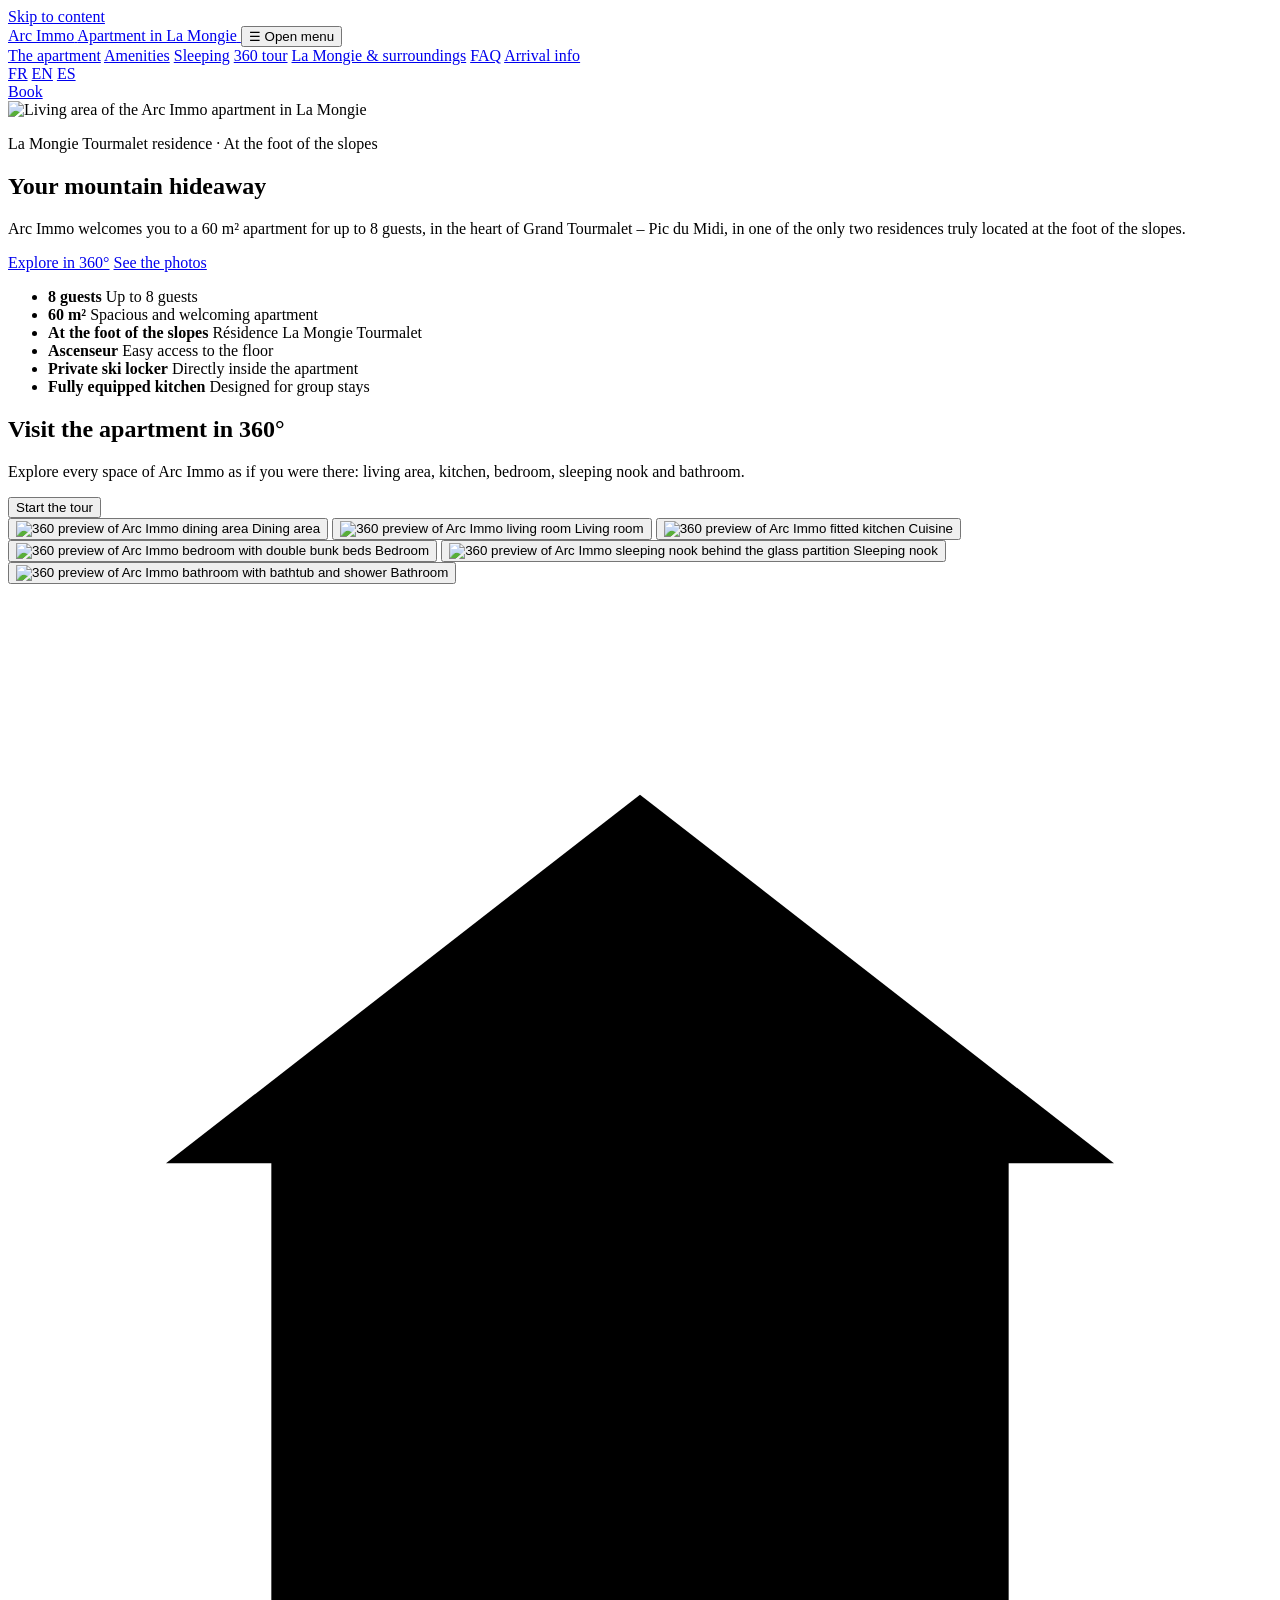
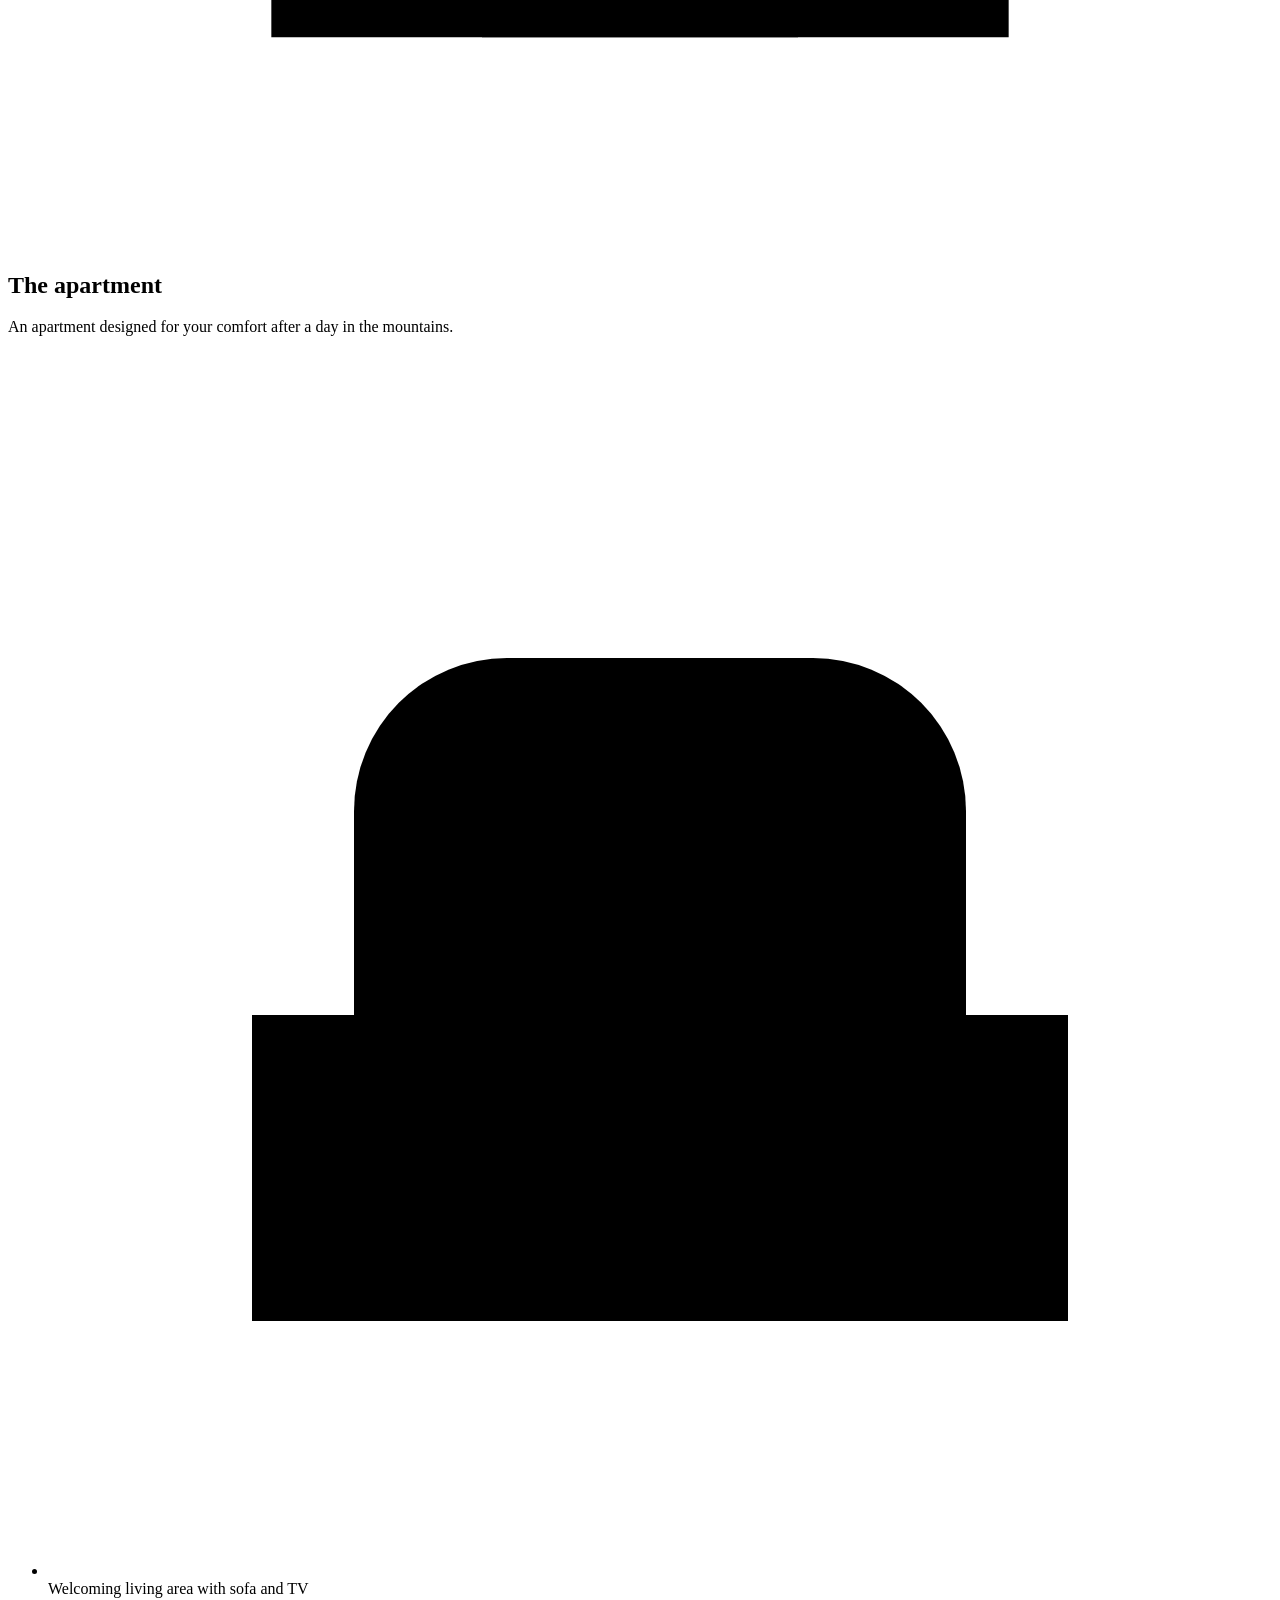
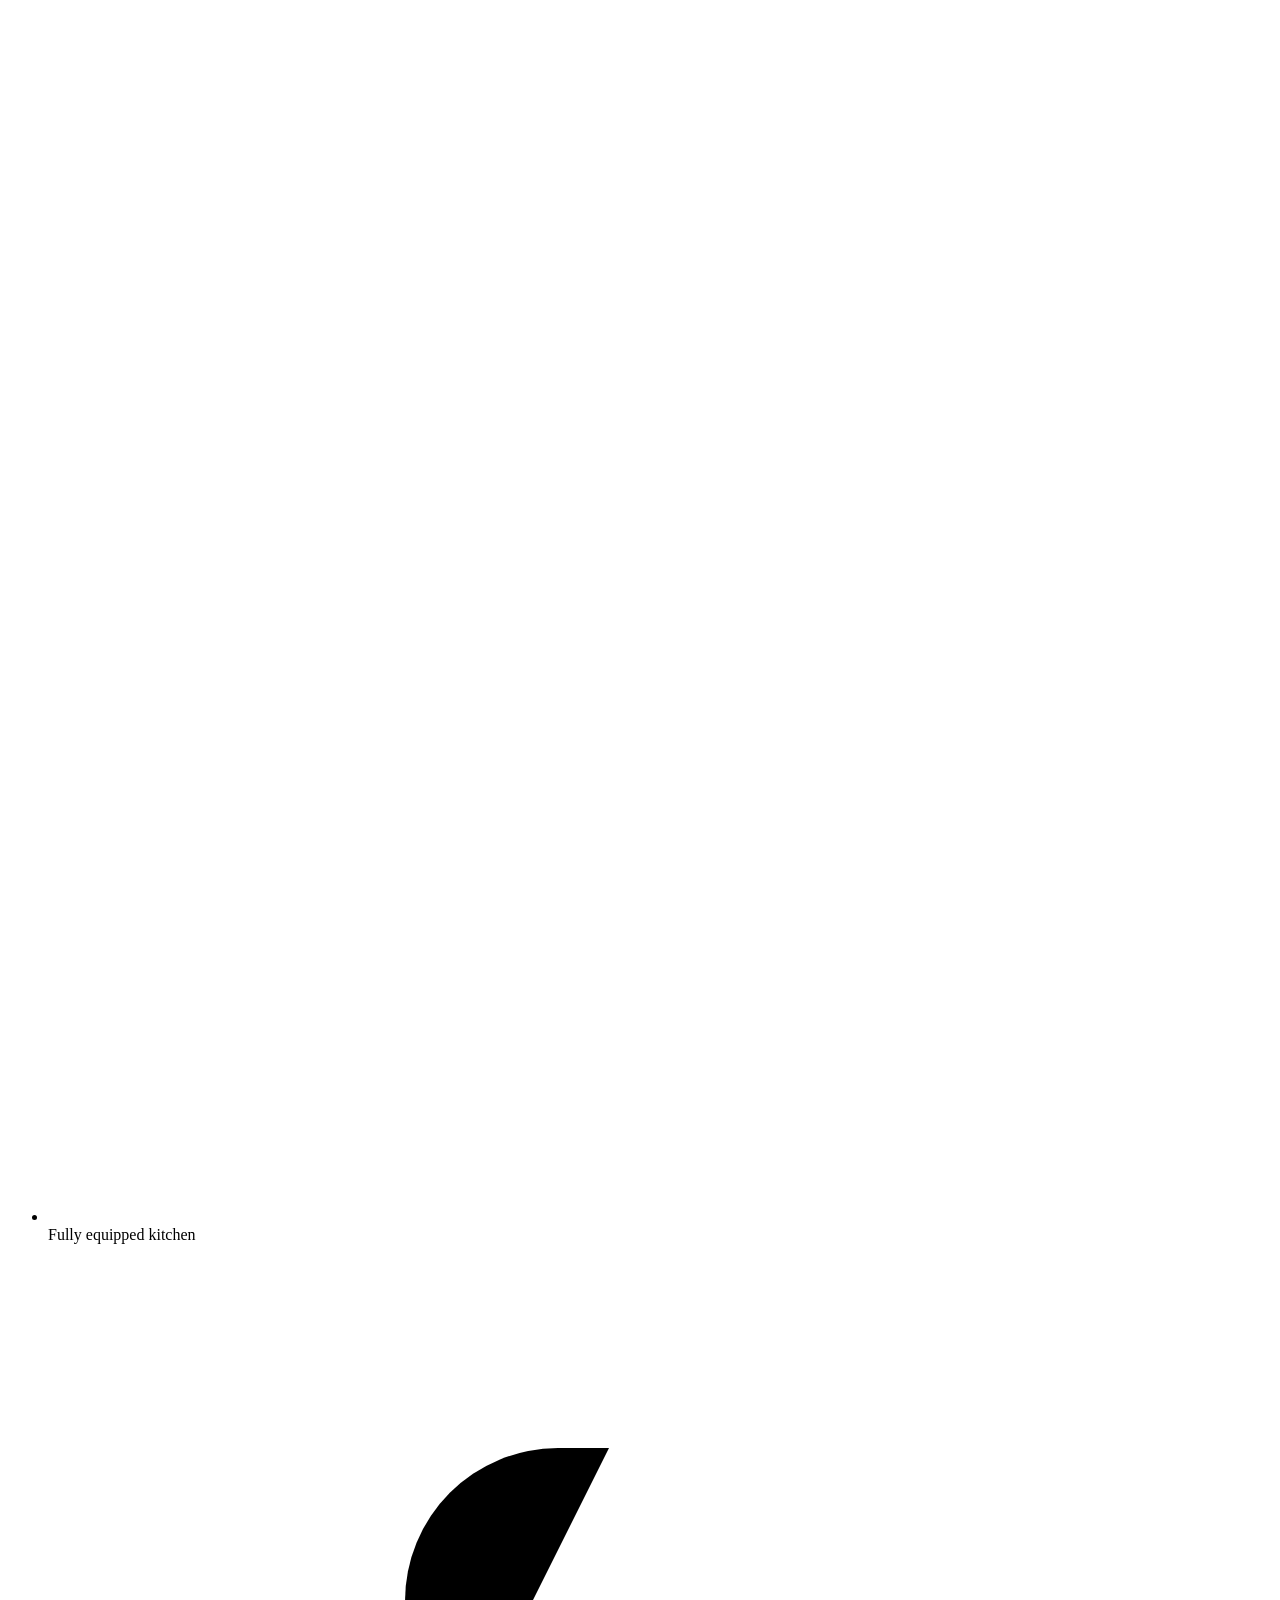
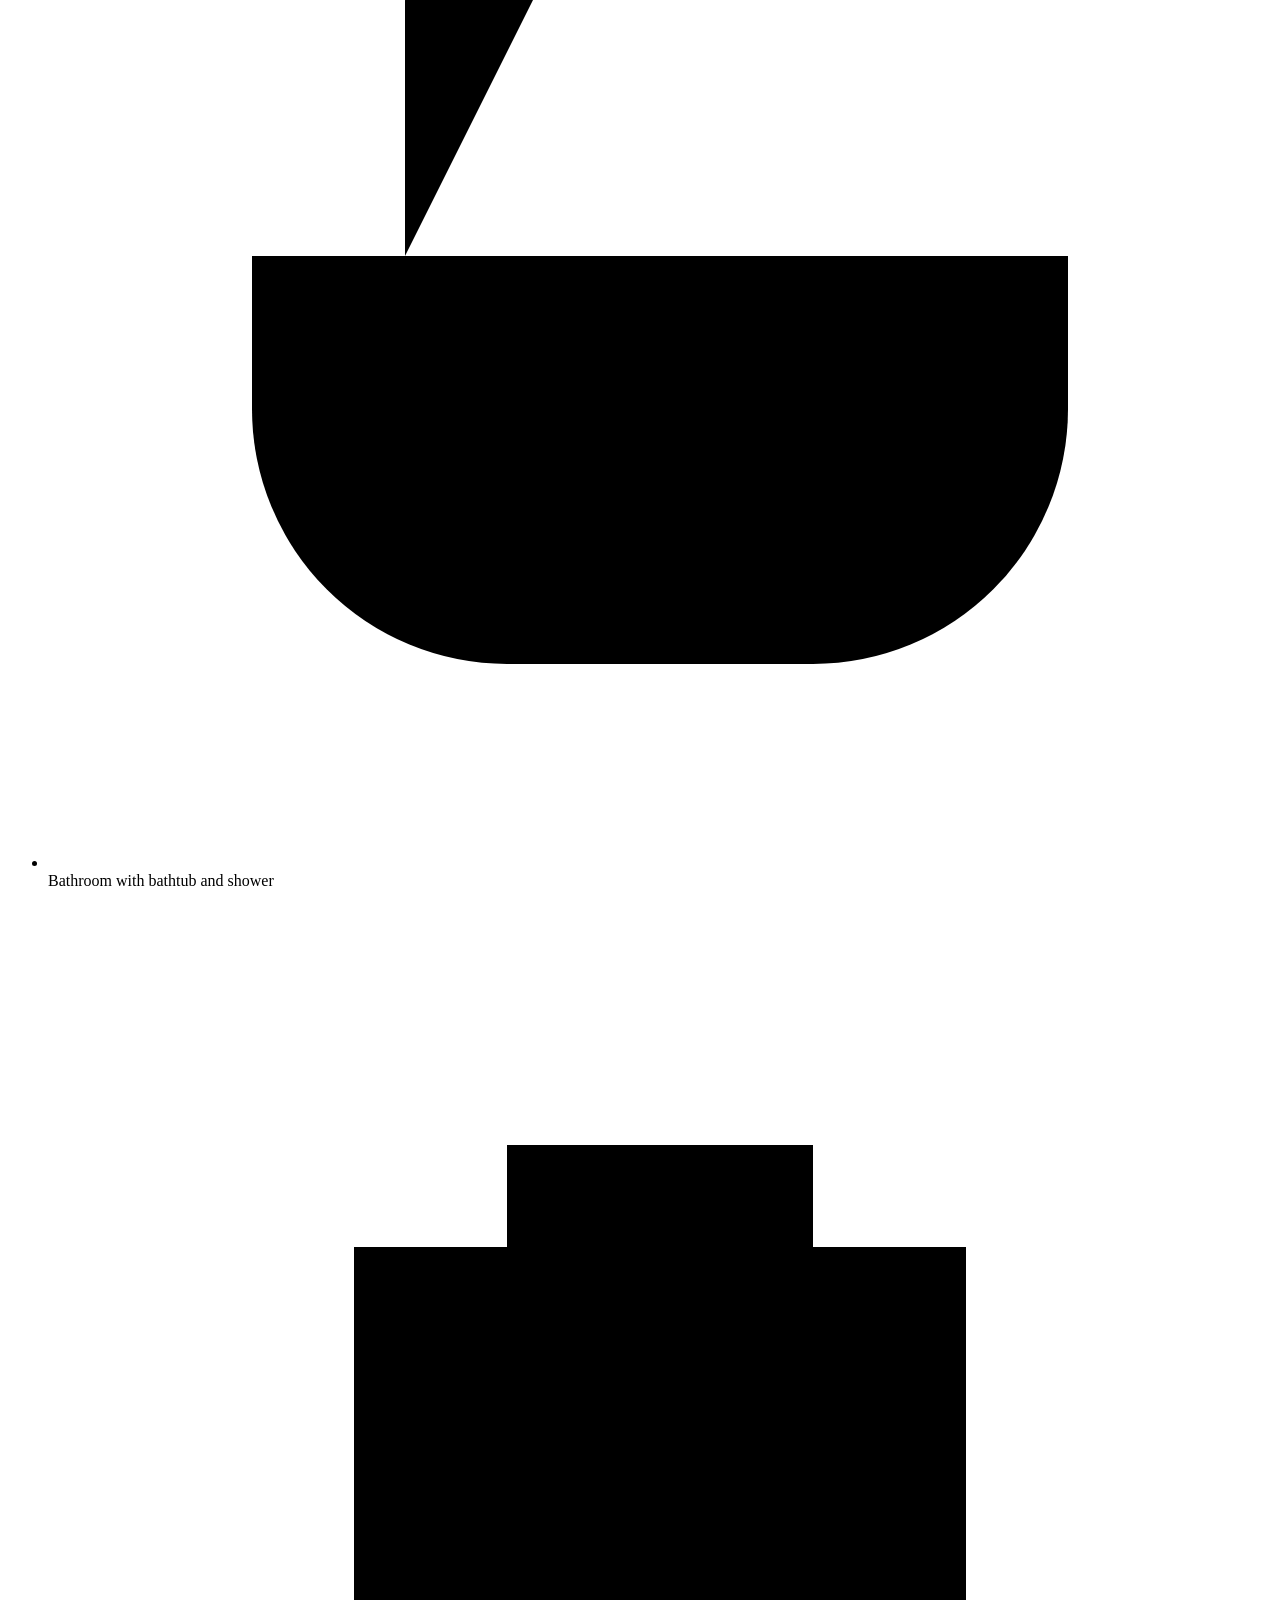
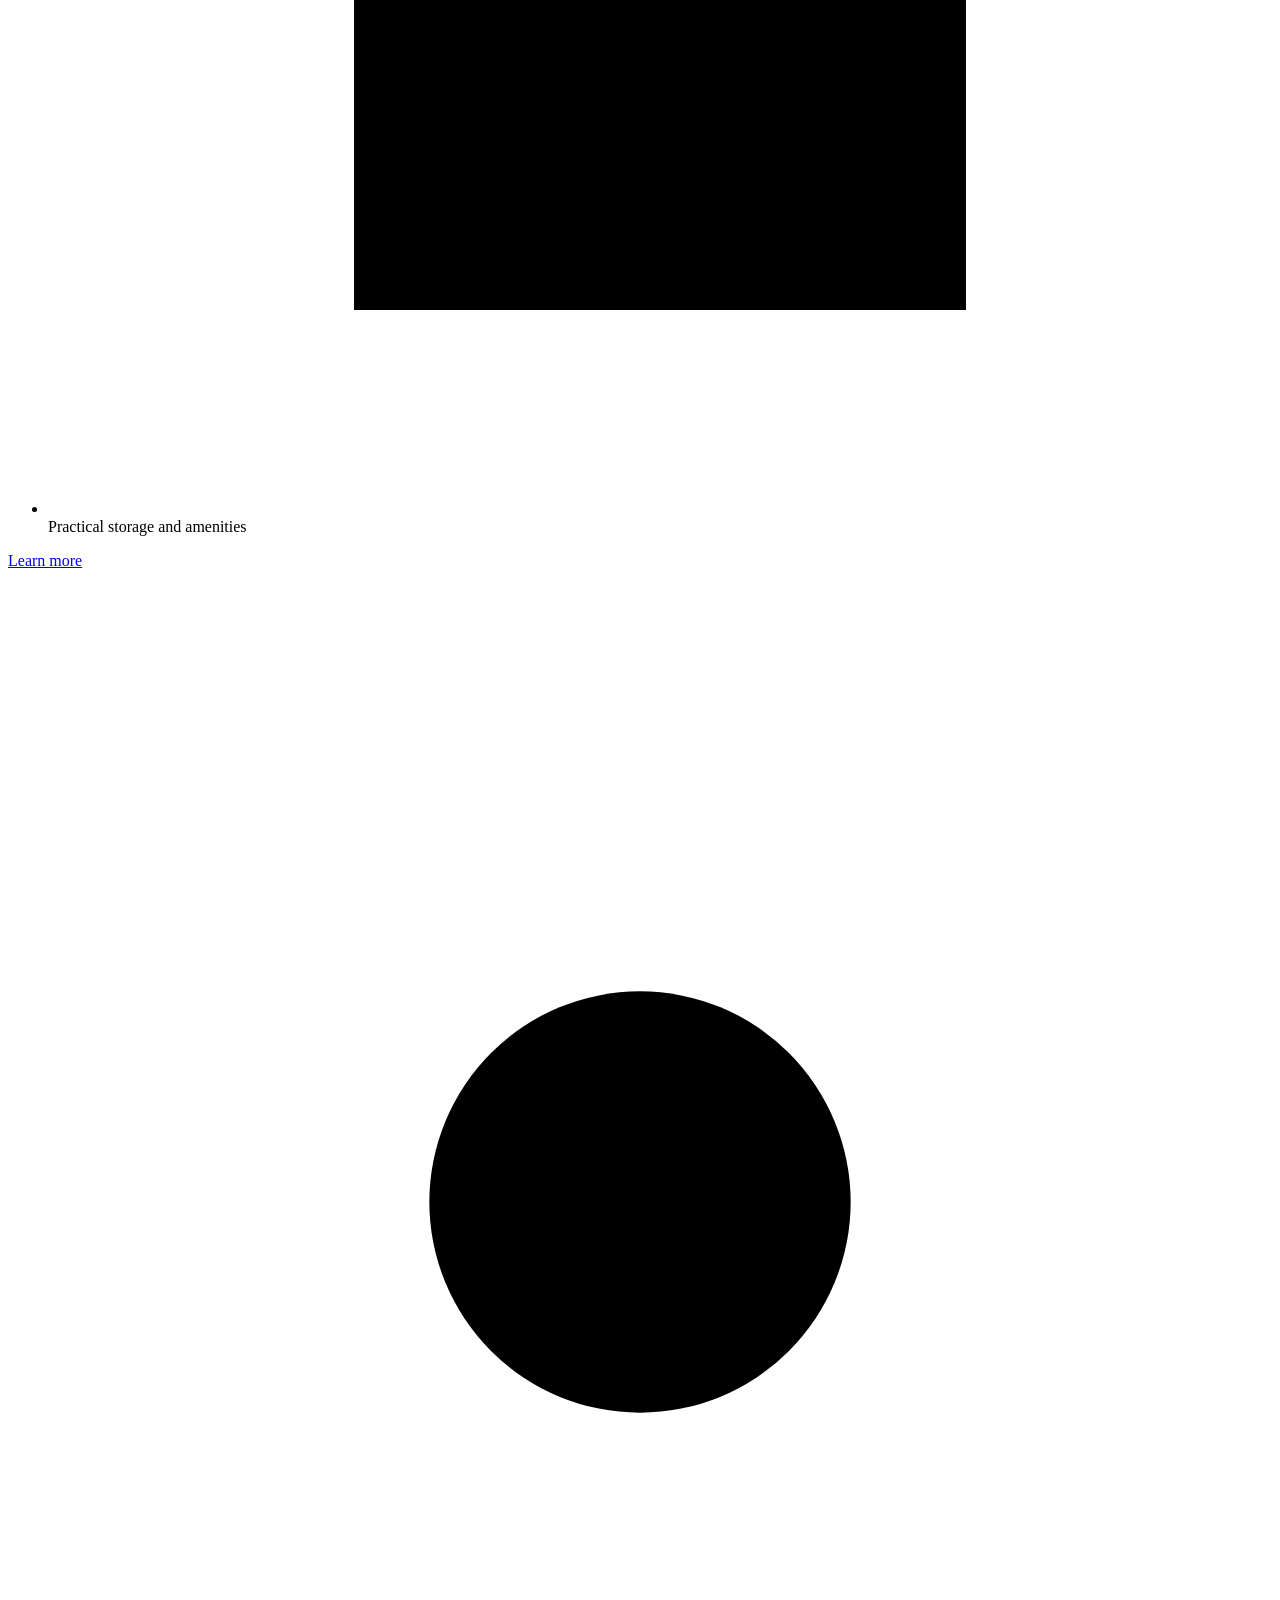
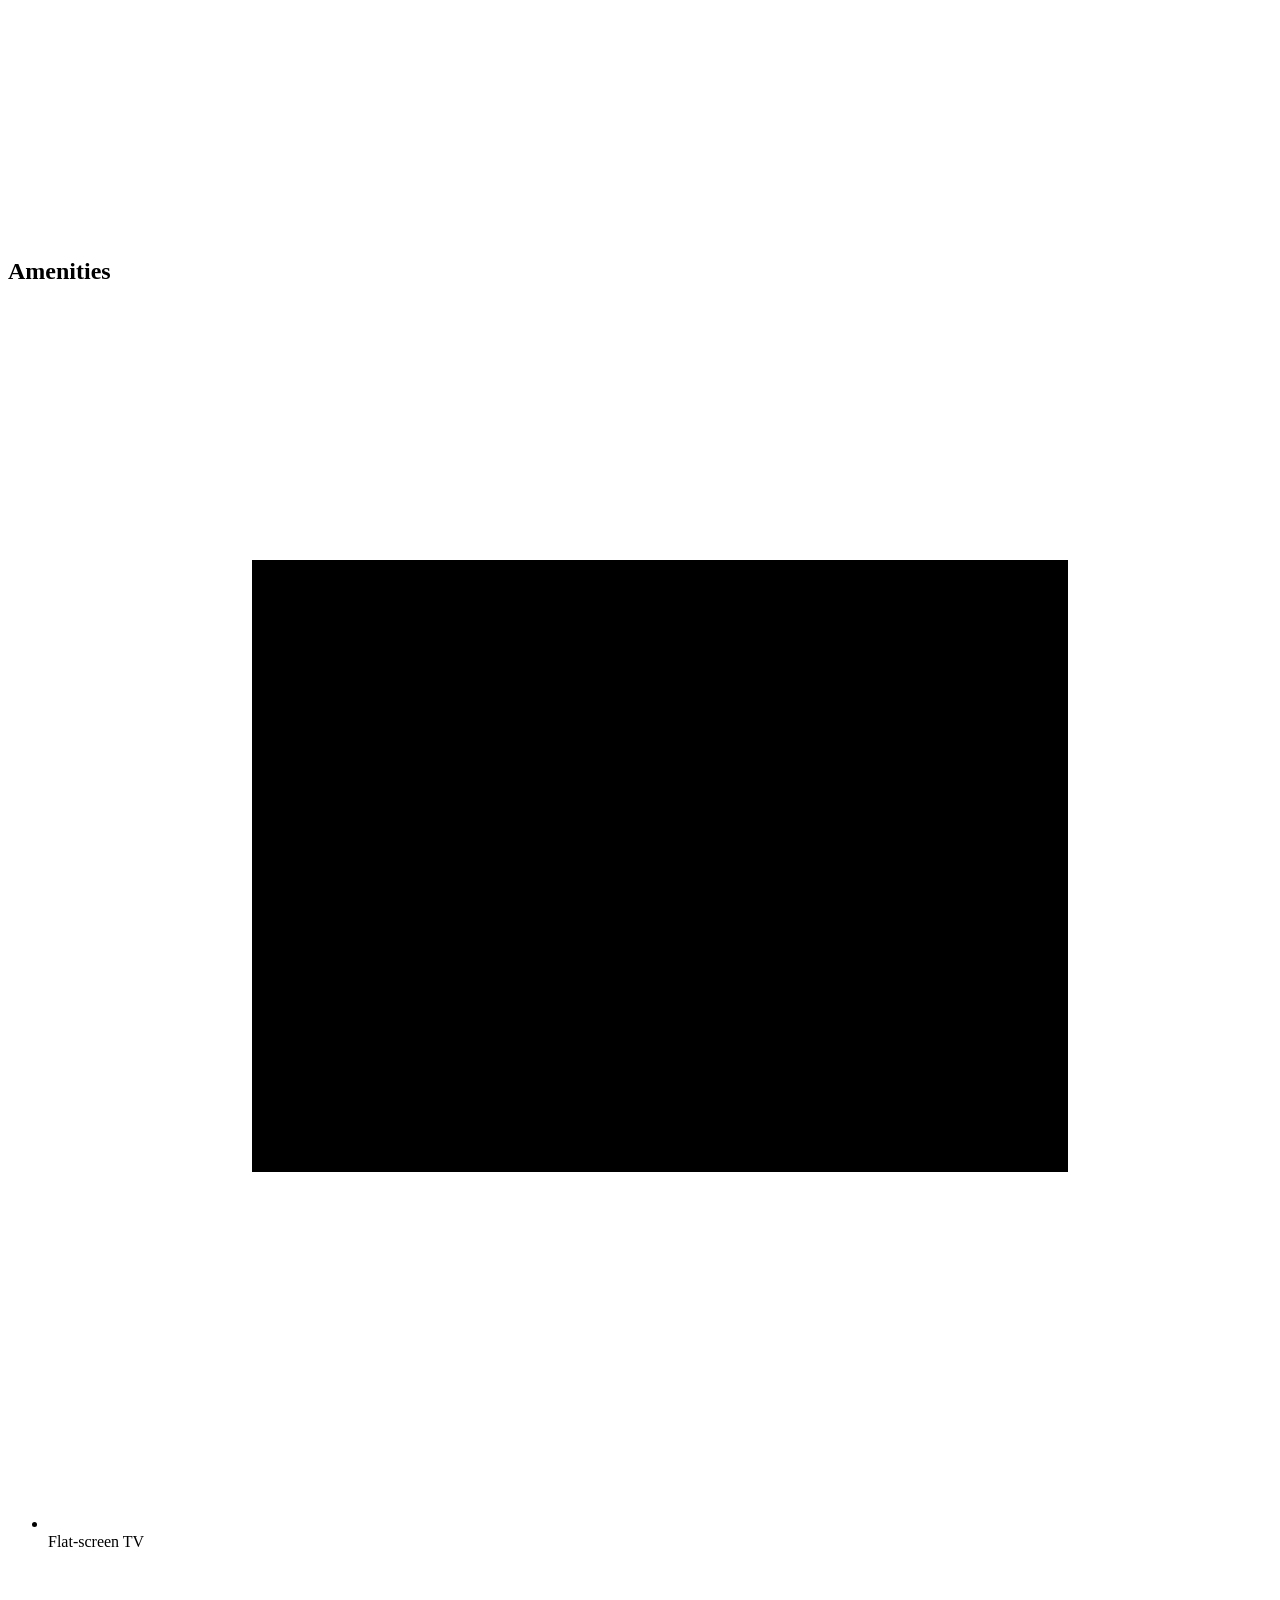
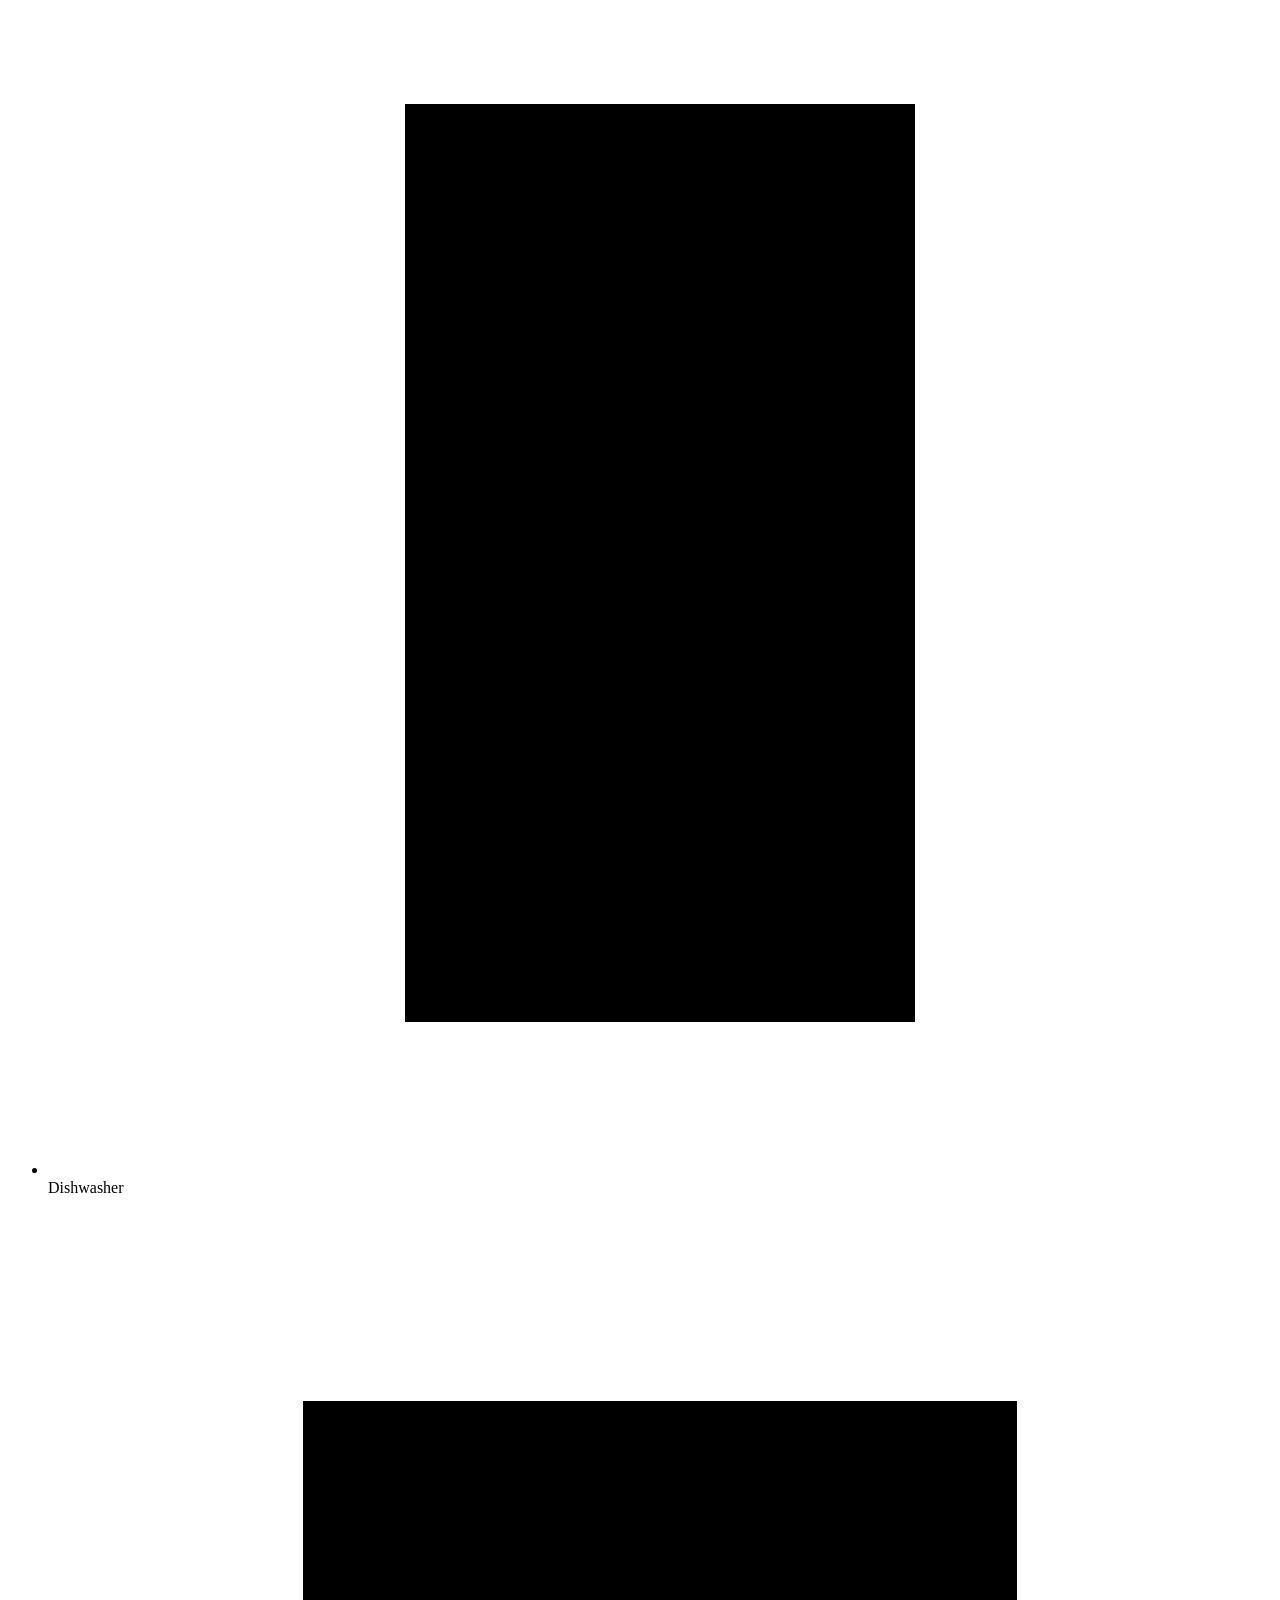
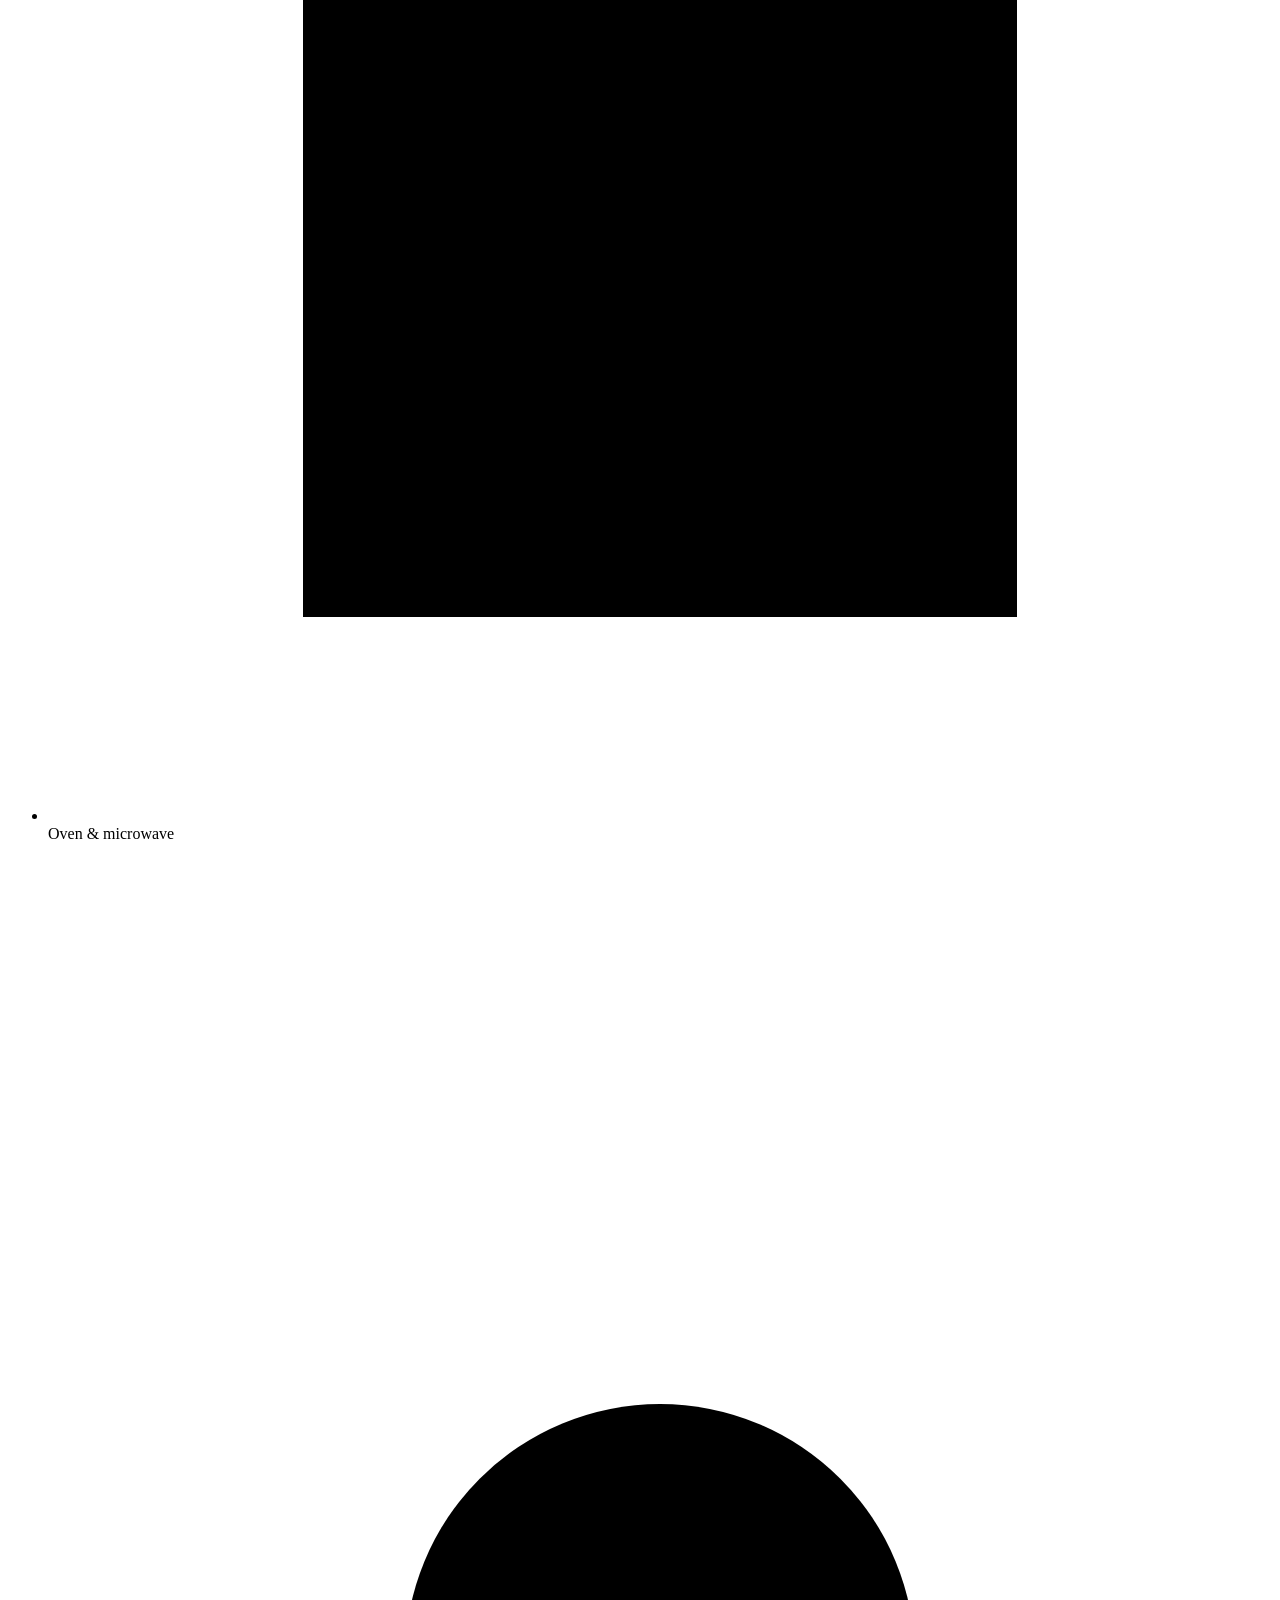
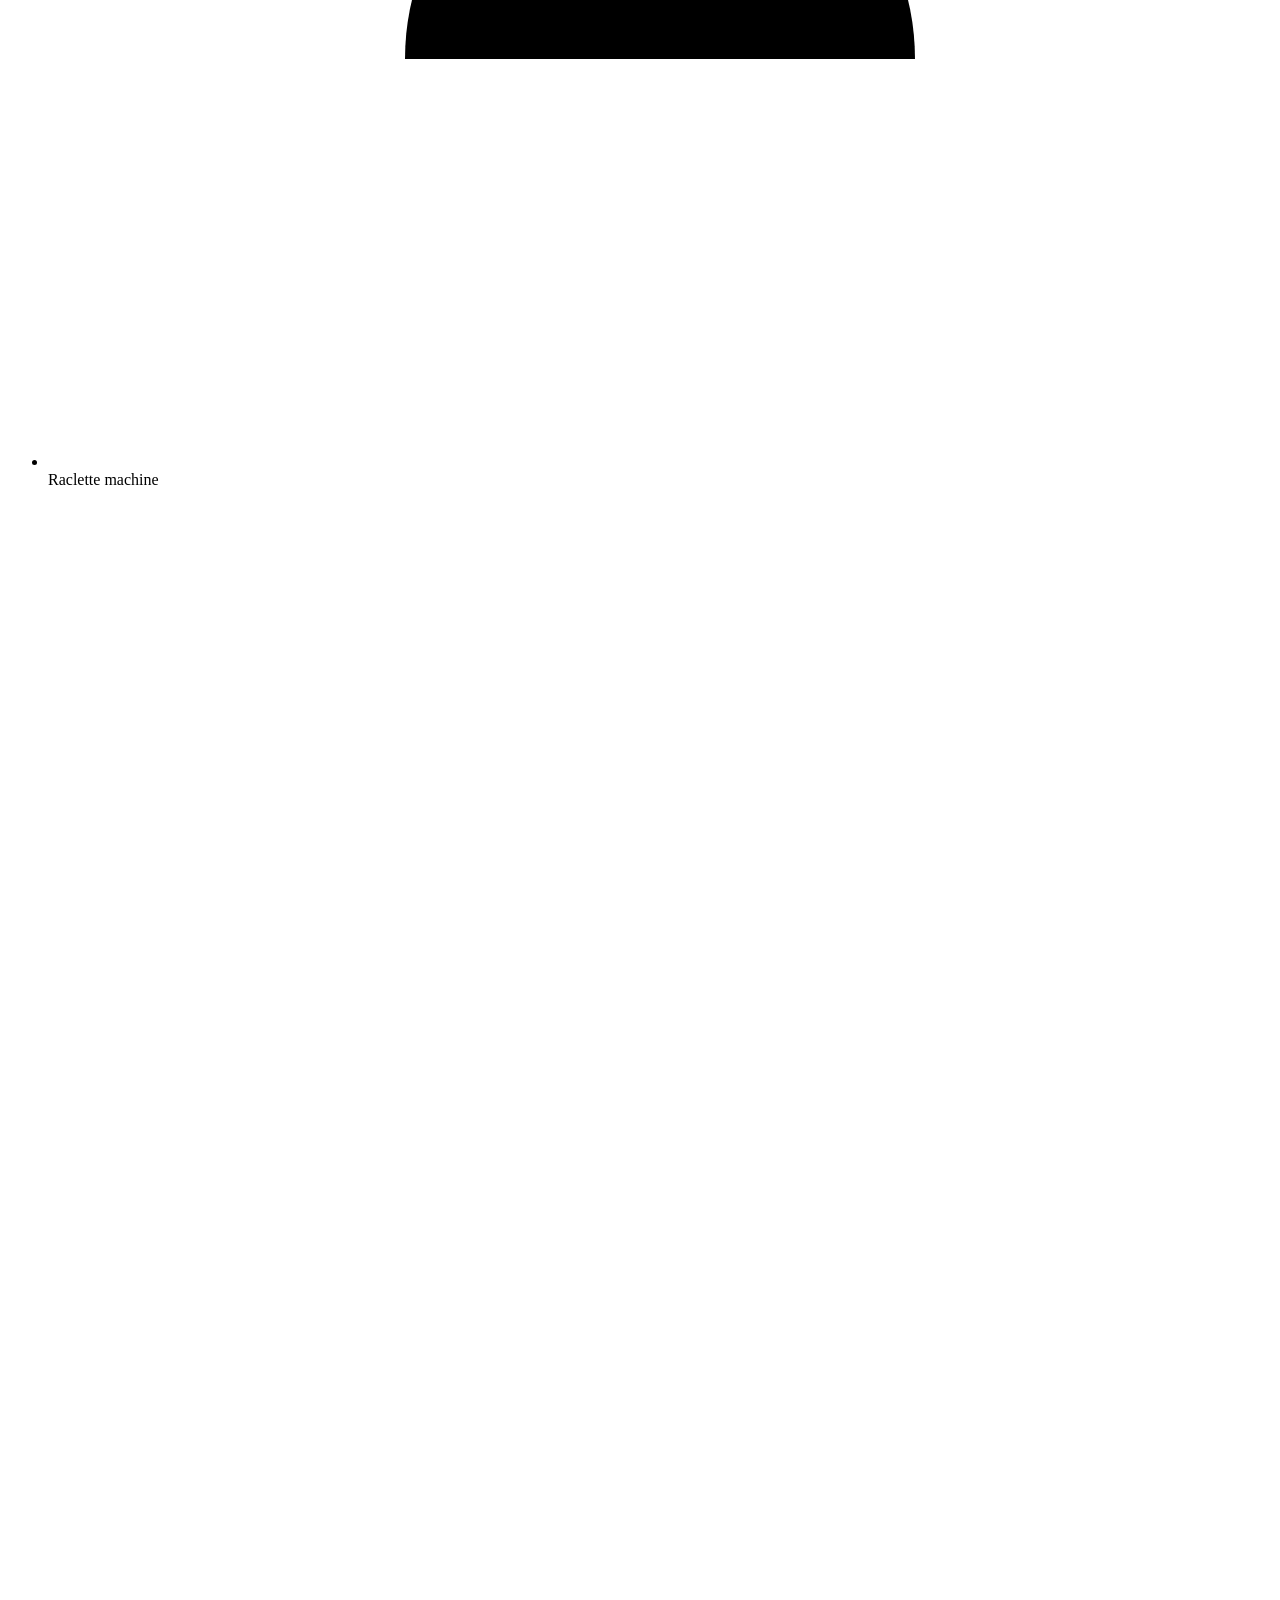
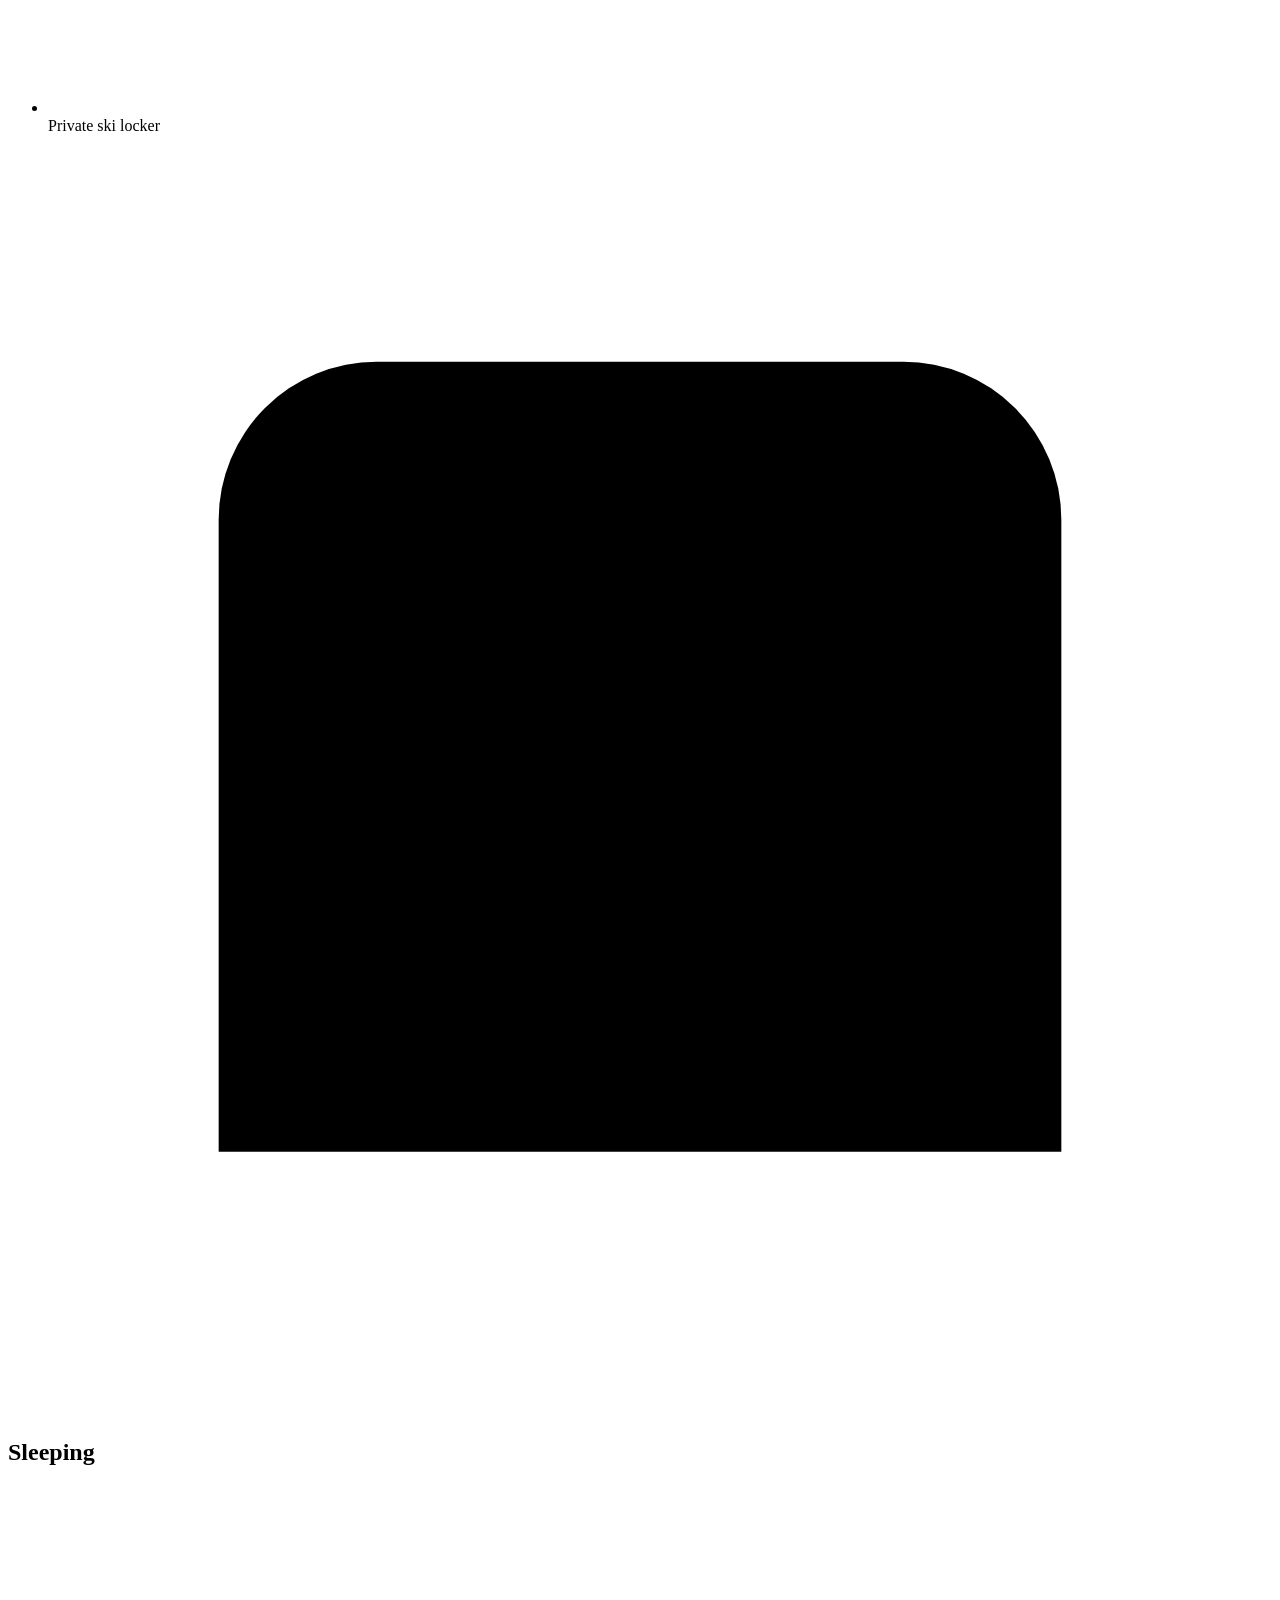
==== en/index.html @ dc62f53c "Add files via upload" ====
<!DOCTYPE html>
<html lang="en">

<head>
  <meta charset="utf-8">
  <meta name="viewport" content="width=device-width, initial-scale=1">
  <title>Arc Immo | 8-person apartment at the foot of the slopes in La Mongie</title>
  <meta name="description"
    content="Stay at Arc Immo, a 60 m² apartment for up to 8 guests in the La Mongie Tourmalet residence, at the foot of the slopes of Grand Tourmalet – Pic du Midi.">
  <link rel="canonical" href="https://arcimmolamongie.fr/en/">
  <link rel="alternate" hreflang="fr" href="https://arcimmolamongie.fr/">
  <link rel="alternate" hreflang="en" href="https://arcimmolamongie.fr/en/">
  <link rel="alternate" hreflang="es" href="https://arcimmolamongie.fr/es/">
  <link rel="alternate" hreflang="x-default" href="https://arcimmolamongie.fr/">
  <meta name="robots" content="index,follow">
  <meta property="og:type" content="website">
  <meta property="og:title" content="Arc Immo | 8-person apartment at the foot of the slopes in La Mongie">
  <meta property="og:description"
    content="60 m² apartment for up to 8 guests in the La Mongie Tourmalet residence, at the foot of the slopes of Grand Tourmalet – Pic du Midi.">
  <meta property="og:url" content="https://arcimmolamongie.fr/en/">
  <meta property="og:image" content="../assets/img/exterieur/residence-hiver-hero.jpg">
  <meta name="twitter:card" content="summary_large_image">
  <link rel="stylesheet" href="https://cdn.jsdelivr.net/npm/@photo-sphere-viewer/core/index.css">
  <link rel="stylesheet" href="../assets/css/styles.css">
  <script type="application/ld+json">
  {
    "@context":"https://schema.org",
    "@graph":[
      {
        "@type":"VacationRental",
        "@id":"https://arcimmolamongie.fr/en/#vacationrental",
        "name":"Arc Immo",
        "url":"https://arcimmolamongie.fr/en/",
        "description":"Arc Immo is a 60 m² apartment for up to 8 guests located in the La Mongie Tourmalet residence, 3 rue de Sencours, 65200 Bagnères-de-Bigorre, at the foot of the slopes of Grand Tourmalet – Pic du Midi.",
        "image":[
          "https://arcimmolamongie.fr/assets/img/exterieur/residence-hiver-hero.jpg",
          "https://arcimmolamongie.fr/assets/img/interieur/salle-a-manger.png",
          "https://arcimmolamongie.fr/assets/img/interieur/cuisine.png",
          "https://arcimmolamongie.fr/assets/img/interieur/salle-de-bain.png"
        ],
        "address":{
          "@type":"PostalAddress",
          "streetAddress":"Résidence La Mongie Tourmalet, 3 rue de Sencours",
          "postalCode":"65200",
          "addressLocality":"Bagnères-de-Bigorre",
          "addressRegion":"Occitanie",
          "addressCountry":"FR"
        },
        "floorSize":{
          "@type":"QuantitativeValue",
          "value":60,
          "unitCode":"MTK"
        },
        "occupancy":{
          "@type":"QuantitativeValue",
          "value":8
        },
        "checkinTime":"15:00",
        "checkoutTime":"10:00",
        "petsAllowed":false,
        "amenityFeature":[
          {"@type":"LocationFeatureSpecification","name":"Elevator","value":true},
          {"@type":"LocationFeatureSpecification","name":"SkiStorage","value":true},
          {"@type":"LocationFeatureSpecification","name":"Dishwasher","value":true},
          {"@type":"LocationFeatureSpecification","name":"Oven","value":true},
          {"@type":"LocationFeatureSpecification","name":"Microwave","value":true},
          {"@type":"LocationFeatureSpecification","name":"CoffeeMaker","value":true},
          {"@type":"LocationFeatureSpecification","name":"Television","value":true},
          {"@type":"LocationFeatureSpecification","name":"WirelessInternet","value":false},
          {"@type":"LocationFeatureSpecification","name":"Washer","value":false},
          {"@type":"LocationFeatureSpecification","name":"Balcony","value":false}
        ]
      },
      {
        "@type":"Organization",
        "@id":"https://arcimmolamongie.fr/en/#organization",
        "name":"LocPilot",
        "url":"https://arcimmolamongie.fr/"
      },
      {
        "@type":"WebSite",
        "@id":"https://arcimmolamongie.fr/en/#website",
        "url":"https://arcimmolamongie.fr/",
        "name":"Arc Immo"
      }
    ]
  }
  </script>
</head>

<body class="home-v2">
  <a class="skip-link" href="#main">Skip to content</a>

  <header class="site-header" id="top">
    <div class="shell header-inner-v2">
      <a class="brand-v2" href="#top" aria-label="Arc Immo - back to top">
        <span class="brand-v2-mark">Arc Immo</span>
        <span class="brand-v2-sub">Apartment in La Mongie</span>
      </a>

      <button class="nav-toggle-v2" type="button" aria-expanded="false" aria-controls="main-nav">
        ☰
        <span class="sr-only">Open menu</span>
      </button>

      <nav class="main-nav-v2" id="main-nav" aria-label="Main navigation">
        <a href="#logement">The apartment</a>
        <a href="#equipements">Amenities</a>
        <a href="#couchages">Sleeping</a>
        <a href="#visite-360">360 tour</a>
        <a href="#la-mongie-alentours">La Mongie & surroundings</a>
        <a href="#faq">FAQ</a>
        <a href="#infos-pratiques">Arrival info</a>
      </nav>

      <div class="header-actions-v2">
        <nav class="lang-switcher" aria-label="Language selector">
          <a href="../index.html" lang="fr" hreflang="fr">FR</a>
          <a class="is-active" href="index.html" lang="en" hreflang="en">EN</a>
          <a href="../es/index.html" lang="es" hreflang="es">ES</a>
        </nav>
        <a class="btn btn-solid" href="#reservation">Book</a>
      </div>
    </div>
  </header>

  <main id="main">
    <section class="hero-v2">
      <div class="hero-v2-media">
        <img src="../assets/img/interieur/salle-a-manger.png" alt="Living area of the Arc Immo apartment in La Mongie"
          width="1800" height="1100">
      </div>
      <div class="hero-v2-overlay"></div>

      <div class="shell hero-v2-inner">
        <div class="hero-v2-copy">
          <p class="hero-kicker">La Mongie Tourmalet residence · At the foot of the slopes</p>
          <h1>Your mountain hideaway</h1>
          <p class="hero-v2-text">
            Arc Immo welcomes you to a 60 m² apartment for up to 8 guests,
            in the heart of Grand Tourmalet – Pic du Midi, in one of the only two residences truly located at the foot of the slopes.
          </p>
          <div class="hero-v2-actions">
            <a class="btn btn-accent" href="#visite-360">Explore in 360°</a>
            <a class="btn btn-outline" href="#galerie">See the photos</a>
          </div>
        </div>

        <aside class="summary-card-v2" aria-label="Résumé du logement">
          <ul>
            <li>
              <strong>8 guests</strong>
              <span>Up to 8 guests</span>
            </li>
            <li>
              <strong>60 m²</strong>
              <span>Spacious and welcoming apartment</span>
            </li>
            <li>
              <strong>At the foot of the slopes</strong>
              <span>Résidence La Mongie Tourmalet</span>
            </li>
            <li>
              <strong>Ascenseur</strong>
              <span>Easy access to the floor</span>
            </li>
            <li>
              <strong>Private ski locker</strong>
              <span>Directly inside the apartment</span>
            </li>
            <li>
              <strong>Fully equipped kitchen</strong>
              <span>Designed for group stays</span>
            </li>
          </ul>
        </aside>
      </div>
    </section>

    <section class="viewer-strip" id="visite-360" aria-labelledby="viewer-title">
      <div class="viewer-intro">
        <h2 id="viewer-title">Visit the apartment in 360°</h2>
        <p>
          Explore every space of Arc Immo as if you were there:
          living area, kitchen, bedroom, sleeping nook and bathroom.
        </p>
        <button class="btn btn-outline" type="button" id="open-360-default">Start the tour</button>
      </div>

      <div class="viewer-scroller">
        <button class="viewer-thumb viewer-thumb-btn" type="button" data-scene="salle-a-manger"
          aria-label="Open the 360 tour of the dining area">
          <img src="../assets/img/360/sallemanger.png" alt="360 preview of Arc Immo dining area"
            loading="lazy" width="640" height="360">
          <span>Dining area</span>
        </button>

        <button class="viewer-thumb viewer-thumb-btn" type="button" data-scene="salon"
          aria-label="Open the 360 tour of the living room">
          <img src="../assets/img/360/salon.png" alt="360 preview of Arc Immo living room" loading="lazy" width="640"
            height="360">
          <span>Living room</span>
        </button>

        <button class="viewer-thumb viewer-thumb-btn" type="button" data-scene="cuisine"
          aria-label="Open the 360 tour of the kitchen">
          <img src="../assets/img/360/cuisine.png" alt="360 preview of Arc Immo fitted kitchen"
            loading="lazy" width="640" height="360">
          <span>Cuisine</span>
        </button>

        <button class="viewer-thumb viewer-thumb-btn" type="button" data-scene="chambre"
          aria-label="Open the 360 tour of the bedroom">
          <img src="../assets/img/360/chambre.png"
            alt="360 preview of Arc Immo bedroom with double bunk beds" loading="lazy" width="640"
            height="360">
          <span>Bedroom</span>
        </button>

        <button class="viewer-thumb viewer-thumb-btn" type="button" data-scene="coin-nuit"
          aria-label="Open the 360 tour of the sleeping nook">
          <img src="../assets/img/360/chambre-verriere.png"
            alt="360 preview of Arc Immo sleeping nook behind the glass partition" loading="lazy" width="640"
            height="360">
          <span>Sleeping nook</span>
        </button>

        <button class="viewer-thumb viewer-thumb-btn" type="button" data-scene="salle-de-bain"
          aria-label="Open the 360 tour of the bathroom">
          <img src="../assets/img/360/salledebaindouche.png"
            alt="360 preview of Arc Immo bathroom with bathtub and shower" loading="lazy"
            width="640" height="360">
          <span>Bathroom</span>
        </button>
      </div>
    </section>

    <section class="cards-row-v2 section-gap-top">
      <article class="card-v2 card-logement">
        <div class="card-title-row">
          <span class="card-title-icon" aria-hidden="true">
            <svg viewBox="0 0 24 24">
              <path d="M3 11l9-7 9 7" />
              <path d="M5 10v10h14V10" />
              <path d="M9 20v-6h6v6" />
            </svg>
          </span>
          <h2>The apartment</h2>
        </div>

        <p>An apartment designed for your comfort after a day in the mountains.</p>

        <ul class="compact-list">
          <li>
            <span class="item-icon" aria-hidden="true"><svg viewBox="0 0 24 24">
                <path d="M4 13h16v6H4z" />
                <path d="M6 13V9a3 3 0 0 1 3-3h6a3 3 0 0 1 3 3v4" />
              </svg></span>
            <span>Welcoming living area with sofa and TV</span>
          </li>
          <li>
            <span class="item-icon" aria-hidden="true"><svg viewBox="0 0 24 24">
                <path d="M6 3v8" />
                <path d="M10 3v8" />
                <path d="M8 11v10" />
                <path d="M15 3v18" />
                <path d="M18 3v18" />
              </svg></span>
            <span>Fully equipped kitchen</span>
          </li>
          <li>
            <span class="item-icon" aria-hidden="true"><svg viewBox="0 0 24 24">
                <path d="M4 12h16v3a5 5 0 0 1-5 5H9a5 5 0 0 1-5-5z" />
                <path d="M7 12V7a3 3 0 0 1 3-3h1" />
              </svg></span>
            <span>Bathroom with bathtub and shower</span>
          </li>
          <li>
            <span class="item-icon" aria-hidden="true"><svg viewBox="0 0 24 24">
                <path d="M6 7h12v13H6z" />
                <path d="M9 7V5h6v2" />
                <path d="M9 11h6M9 15h6" />
              </svg></span>
            <span>Practical storage and amenities</span>
          </li>
        </ul>

        <a class="chip-btn" href="#logement">Learn more</a>
      </article>

      <article class="card-v2 card-equipements">
        <div class="card-title-row">
          <span class="card-title-icon" aria-hidden="true">
            <svg viewBox="0 0 24 24">
              <path d="M12 8a4 4 0 1 0 0 8 4 4 0 0 0 0-8z" />
              <path d="M12 2v3M12 19v3M4.9 4.9 7 7M17 17l2.1 2.1M2 12h3M19 12h3M4.9 19.1 7 17M17 7l2.1-2.1" />
            </svg>
          </span>
          <h2>Amenities</h2>
        </div>

        <ul class="compact-list">
          <li><span class="item-icon" aria-hidden="true"><svg viewBox="0 0 24 24">
                <path d="M4 5h16v12H4z" />
                <path d="M9 21h6" />
              </svg></span><span>Flat-screen TV</span></li>
          <li><span class="item-icon" aria-hidden="true"><svg viewBox="0 0 24 24">
                <path d="M7 3h10v18H7z" />
                <path d="M10 7h4M10 11h4M10 15h4" />
              </svg></span><span>Dishwasher</span></li>
          <li><span class="item-icon" aria-hidden="true"><svg viewBox="0 0 24 24">
                <path d="M5 4h14v16H5z" />
                <path d="M8 8h8M8 12h8" />
              </svg></span><span>Oven & microwave</span></li>
          <li><span class="item-icon" aria-hidden="true"><svg viewBox="0 0 24 24">
                <path d="M4 16h16" />
                <path d="M7 16a5 5 0 0 1 10 0" />
                <path d="M9 12l6-6" />
              </svg></span><span>Raclette machine</span></li>
          <li><span class="item-icon" aria-hidden="true"><svg viewBox="0 0 24 24">
                <path d="M6 20l12-16" />
                <path d="M5 8h14" />
                <path d="M5 16h14" />
              </svg></span><span>Private ski locker</span></li>
        </ul>
      </article>

      <article class="card-v2 card-couchages">
        <div class="card-title-row">
          <span class="card-title-icon" aria-hidden="true">
            <svg viewBox="0 0 24 24">
              <path d="M4 12h16v7H4z" />
              <path d="M4 12V7a3 3 0 0 1 3-3h10a3 3 0 0 1 3 3v5" />
              <path d="M8 12V9h8v3" />
            </svg>
          </span>
          <h2>Sleeping</h2>
        </div>

        <ul class="compact-list">
          <li><span class="item-icon" aria-hidden="true"><svg viewBox="0 0 24 24">
                <path d="M4 12h16v7H4z" />
                <path d="M7 12V8h10v4" />
              </svg></span><span>1 double bed 160x200</span></li>
          <li><span class="item-icon" aria-hidden="true"><svg viewBox="0 0 24 24">
                <path d="M5 7h14v5H5z" />
                <path d="M5 14h14v5H5z" />
                <path d="M8 12v2M16 12v2" />
              </svg></span><span>2 double bunk beds 140x200</span></li>
          <li><span class="item-icon" aria-hidden="true"><svg viewBox="0 0 24 24">
                <path d="M4 13h16v6H4z" />
                <path d="M7 13V9h10v4" />
              </svg></span><span>Sofa bed in the living room</span></li>
        </ul>

        <div class="people-pill">8 guests</div>
      </article>

      <article class="card-v2 card-faq">
        <div class="card-title-row">
          <span class="card-title-icon" aria-hidden="true">
            <svg viewBox="0 0 24 24">
              <path d="M9.5 9a2.5 2.5 0 1 1 4.3 1.7c-.9.8-1.8 1.3-1.8 2.8" />
              <path d="M12 17h.01" />
              <path d="M12 22a10 10 0 1 0 0-20 10 10 0 0 0 0 20z" />
            </svg>
          </span>
          <h2>FAQ</h2>
        </div>

        <p>All the answers to your questions before booking.</p>
        <a class="chip-btn" href="#faq">View the FAQ</a>
      </article>
    </section>


    <section class="shell region-row-v2 section-gap" id="la-mongie-alentours">
      <div class="region-intro-v2">
        <div>
          <p class="region-kicker-v2">Destination · Grand Tourmalet · Pic du Midi</p>
          <h2>La Mongie & surroundings</h2>
          <p>
            Between skiing, high-altitude panoramas, legendary mountain passes and walks in the mountains,
            Arc Immo lets you enjoy La Mongie to the fullest in every season.
          </p>
          <p>
            From the residence, you can quickly reach the major highlights of the area while enjoying real comfort when you return after the day.
          </p>

          <div class="region-highlights-v2">
            <span>Four-season resort</span>
            <span>At the foot of the slopes</span>
            <span>High-altitude panoramas</span>
          </div>
        </div>

        <a class="chip-btn region-btn-v2" href="#infos-pratiques">Plan your stay</a>
      </div>

      <div class="region-scroller-v2">
        <button class="region-card-v2 region-card-btn" type="button" data-region-index="0"
          data-region-access="Quick access from the residence, then an ascent by cable car."
          data-region-season="All year round · Panorama" data-region-image="assets/img/alentours/pic-du-midi.jpg"
          data-region-title="Pic du Midi"
          data-region-text="The great panoramic highlight of the Hautes-Pyrénées, in summer and winter alike."
          data-region-notes="An iconic panorama of the area. Ideal for a memorable outing when the weather is clear. During busy periods, it is best to plan ahead."
          data-region-route="From La Mongie, access to the cable car is very quick. It is the easiest way to enjoy the site without a long approach."
          data-region-map="https://www.google.com/maps/search/?api=1&amp;query=Pic+du+Midi+de+Bigorre">
          <img src="../assets/img/alentours/pic-du-midi.jpg" alt="Pic du Midi de Bigorre" width="900" height="600"
            loading="lazy">
          <span class="region-badge-v2">Panorama</span>
          <div class="region-copy-v2">
            <strong>Pic du Midi</strong>
            <span>The great panoramic highlight of the Hautes-Pyrénées, in summer and winter alike.</span>
          </div>
        </button>

        <button class="region-card-v2 region-card-btn" type="button" data-region-index="1"
          data-region-access="Very quick access from the residence to the La Mongie sector."
          data-region-season="Winter · Ski & outdoor" data-region-image="assets/img/alentours/grand-tourmalet.jpg"
          data-region-title="Grand Tourmalet" data-region-text="The largest ski area in the French Pyrenees."
          data-region-notes="The area offers a real playground in winter and during the outdoor shoulder seasons. Depending on the conditions, remember to check lift openings, sector access and the day’s weather."
          data-region-route="From the residence, the slopes and ski area are reached very quickly on the La Mongie side. It is the most direct option for a ski or mountain day."
          data-region-map="https://www.google.com/maps/search/?api=1&amp;query=Grand+Tourmalet+La+Mongie">
          <img src="../assets/img/alentours/grand-tourmalet.jpg" alt="Domaine du Grand Tourmalet" width="900" height="600"
            loading="lazy">
          <span class="region-badge-v2">Ski & outdoor</span>
          <div class="region-copy-v2">
            <strong>Grand Tourmalet</strong>
            <span>The largest ski area in the French Pyrenees.</span>
          </div>
        </button>

        <button class="region-card-v2 region-card-btn" type="button" data-region-index="2"
          data-region-access="A short drive when the road is open."
          data-region-season="Summer / shoulder season · Legendary pass"
          data-region-image="assets/img/alentours/col-du-tourmalet.jpg" data-region-title="Col du Tourmalet"
          data-region-text="An iconic place for mountain lovers and fans of legendary passes."
          data-region-notes="A legendary Pyrenean spot, perfect for views and photo stops. However, the road may be closed depending on the season or weather conditions."
          data-region-route="Access is by car from La Mongie when the road is open. The journey is short and very scenic, with several possible stops."
          data-region-map="https://www.google.com/maps/search/?api=1&amp;query=Col+du+Tourmalet">
          <img src="../assets/img/alentours/col-du-tourmalet.jpg" alt="Col du Tourmalet" width="900" height="600"
            loading="lazy">
          <span class="region-badge-v2">Legendary</span>
          <div class="region-copy-v2">
            <strong>Col du Tourmalet</strong>
            <span>An iconic place for mountain lovers and fans of legendary passes.</span>
          </div>
        </button>

        <button class="region-card-v2 region-card-btn" type="button" data-region-index="3"
          data-region-access="Easy access from the resort, then a walk depending on your starting point."
          data-region-season="Summer / shoulder season · Walk" data-region-image="assets/img/alentours/lac-oncet.jpg"
          data-region-title="Lac d’Oncet"
          data-region-text="An accessible outing with a real mountain-lake atmosphere."
          data-region-notes="A great option for a nature outing without aiming for an expedition. Still, bring proper shoes and a windproof layer, especially if conditions change quickly."
          data-region-route="From La Mongie, access towards the pass area is easy. The final section is then completed on foot depending on your chosen starting point."
          data-region-map="https://www.google.com/maps/search/?api=1&amp;query=Lac+d%27Oncet">
          <img src="../assets/img/alentours/lac-oncet.jpg" alt="Lac d’Oncet" width="900" height="600" loading="lazy">
          <span class="region-badge-v2">Walk</span>
          <div class="region-copy-v2">
            <strong>Lac d’Oncet</strong>
            <span>An accessible outing with a real mountain-lake atmosphere.</span>
          </div>
        </button>

        <button class="region-card-v2 region-card-btn" type="button" data-region-index="4"
          data-region-access="Various starting points depending on the chosen route." data-region-season="All year round · Discovery"
          data-region-image="assets/img/alentours/balades.jpg" data-region-title="Scenic walks"
          data-region-text="Open views and routes to enjoy the area in a different way."
          data-region-notes="Perfect for discovering La Mongie beyond skiing alone. Depending on the season, you can choose easy walks, photo outings or more contemplative routes."
          data-region-route="From the residence, several starting points are quickly accessible by car or on foot depending on the route you choose. The idea is to pick the outing according to the weather, the time available and the group’s level."
          data-region-map="https://www.google.com/maps/search/?api=1&amp;query=La+Mongie+balades+panoramiques">
          <img src="../assets/img/alentours/balades.jpg" alt="Scenic walks à La Mongie" width="900" height="600"
            loading="lazy">
          <span class="region-badge-v2">Nature</span>
          <div class="region-copy-v2">
            <strong>Scenic walks</strong>
            <span>Open views and routes to enjoy the area in a different way.</span>
          </div>
        </button>
      </div>
    </section>


    <section class="shell stay-ideas-v2 section-gap" id="logement" aria-labelledby="stay-ideas-title">
      <div class="stay-ideas-v2__intro">
        <p class="section-tag">Stay ideas</p>
        <h2 id="stay-ideas-title">Ideas to enjoy La Mongie depending on the length of your stay</h2>
        <p>
          Week-end montagne, pause de quelques jours ou séjour plus long pour rayonner sur les Hautes-Pyrénées :
          l’appartement permet d’adapter facilement le programme selon la saison, le rythme souhaité et les envies du
          moment.
        </p>
      </div>

      <div class="stay-ideas-v2__grid">
        <article class="white-card-v2 stay-idea-card-v2">
          <p class="section-tag">2-day getaway</p>
          <h3>Enjoy the resort without losing time</h3>
          <p>
            Idéal pour couper rapidement avec le quotidien et profiter de La Mongie sans détour.
            En hiver, ce format permet de se concentrer sur les pistes, la station et les panoramas.
            Aux beaux jours, il fonctionne très bien pour une parenthèse montagne entre balade,
            col du Tourmalet et grand bol d’air en altitude.
          </p>
          <div class="info-badges-v2" aria-label="Format de séjour">
            <span>Short format</span>
            <span>Resort on your doorstep</span>
          </div>
        </article>

        <article class="white-card-v2 stay-idea-card-v2" id="equipements">
          <p class="section-tag">4-day stay</p>
          <h3>The right format to combine resort life and discoveries</h3>
          <p>
            Avec quelques jours sur place, il devient plus facile d’alterner temps actif et moments plus calmes.
            L’hiver, cela permet de profiter du domaine tout en découvrant le secteur.
            Le reste de l’année, ce format se prête bien à un programme varié entre Pic du Midi,
            panoramas, cols emblématiques, lac d’Oncet et temps de pause à La Mongie.
          </p>
          <div class="info-badges-v2" aria-label="Format de séjour">
            <span>The right balance</span>
            <span>Resort + surroundings</span>
          </div>
        </article>

        <article class="white-card-v2 stay-idea-card-v2" id="couchages">
          <p class="section-tag">A week to explore</p>
          <h3>A smart base for exploring the Pyrenees</h3>
          <p>
            Sur un séjour plus long, La Mongie devient une vraie base pour explorer plus largement
            les Hautes-Pyrénées et la chaîne pyrénéenne. The apartment permet alors d’alterner vie en station,
            grands sites, vallées, routes de montagne, balades d’altitude et découvertes à la journée,
            tout en gardant un point d’ancrage simple pour revenir chaque soir.
          </p>
          <div class="info-badges-v2" aria-label="Format de séjour">
            <span>Four-season base</span>
            <span>Pyrenees within reach</span>
          </div>
        </article>
      </div>
    </section>

    <section class="shell section-gap-top" id="galerie">
      <article class="card-v2 card-gallery gallery-immersive-v2">
        <div class="gallery-head-v2">
          <div class="gallery-head-v2__copy">
            <div class="card-title-row">
              <span class="card-title-icon" aria-hidden="true">
                <svg viewBox="0 0 24 24">
                  <path d="M4 5h16v14H4z" />
                  <path d="M8 5v14M16 5v14M4 10h16M4 15h16" />
                </svg>
              </span>
              <h2>Immersive gallery</h2>
            </div>
            <p>Browse the apartment’s main atmospheres, then open each photo in full screen with one click.</p>
          </div>

          <div class="gallery-head-v2__meta">
            <div class="gallery-counter-v2" aria-live="polite">
              <strong id="gallery-current-count">01</strong>
              <span>/ 07</span>
            </div>

            <div class="gallery-carousel-actions">
              <button class="gallery-carousel-nav" type="button" data-gallery-scroll="prev" aria-label="Photos précédentes">←</button>
              <button class="gallery-carousel-nav" type="button" data-gallery-scroll="next" aria-label="Photos suivantes">→</button>
              <button class="chip-btn gallery-open-btn" type="button" data-gallery-open="0">Open full screen</button>
            </div>
          </div>
        </div>

        <div class="gallery-carousel-wrap">
          <div class="gallery-grid-7" id="gallery-carousel-track">
            <button class="gallery-thumb is-active" type="button" data-gallery-index="0"
              data-gallery-full="assets/img/interieur/salle-de-bain.png" data-gallery-alt="Arc Immo bathroom"
              data-gallery-title="Bathroom" data-gallery-subtitle="Shower and bathtub after a day in the mountains">
              <img src="../assets/img/interieur/salle-de-bain.png" alt="Arc Immo bathroom" width="600" height="400"
                loading="lazy">
              <span class="gallery-thumb__overlay"></span>
              <span class="gallery-thumb__content">
                <span class="gallery-thumb__eyebrow">01 · Well-being</span>
                <strong>Bathroom</strong>
                <small>Shower and bathtub after a day in the mountains</small>
              </span>
            </button>

            <button class="gallery-thumb" type="button" data-gallery-index="1"
              data-gallery-full="assets/img/interieur/chambre-superposes.png"
              data-gallery-alt="Bedroom with double bunk beds" data-gallery-title="Family bedroom"
              data-gallery-subtitle="Two double bunk beds for group stays">
              <img src="../assets/img/interieur/chambre-superposes.png" alt="Bedroom with double bunk beds"
                width="600" height="400" loading="lazy">
              <span class="gallery-thumb__overlay"></span>
              <span class="gallery-thumb__content">
                <span class="gallery-thumb__eyebrow">02 · Sleeping</span>
                <strong>Family bedroom</strong>
                <small>Two double bunk beds for group stays</small>
              </span>
            </button>

            <button class="gallery-thumb" type="button" data-gallery-index="2"
              data-gallery-full="assets/img/interieur/chambre-verriere.png"
              data-gallery-alt="Sleeping nook behind the glass partition" data-gallery-title="Glass-partition sleeping nook"
              data-gallery-subtitle="A more intimate atmosphere at the heart of the apartment">
              <img src="../assets/img/interieur/chambre-verriere.png" alt="Sleeping nook behind the glass partition" width="600"
                height="400" loading="lazy">
              <span class="gallery-thumb__overlay"></span>
              <span class="gallery-thumb__content">
                <span class="gallery-thumb__eyebrow">03 · Atmosphere</span>
                <strong>Glass-partition sleeping nook</strong>
                <small>A more intimate atmosphere at the heart of the apartment</small>
              </span>
            </button>

            <button class="gallery-thumb" type="button" data-gallery-index="3"
              data-gallery-full="assets/img/interieur/salle-a-manger.png" data-gallery-alt="Arc Immo dining area"
              data-gallery-title="Dining area" data-gallery-subtitle="A welcoming volume for sharing your stay">
              <img src="../assets/img/interieur/salle-a-manger.png" alt="Arc Immo dining area" width="600" height="400"
                loading="lazy">
              <span class="gallery-thumb__overlay"></span>
              <span class="gallery-thumb__content">
                <span class="gallery-thumb__eyebrow">04 · Comfort</span>
                <strong>Dining area</strong>
                <small>A welcoming volume for sharing your stay</small>
              </span>
            </button>

            <button class="gallery-thumb" type="button" data-gallery-index="4"
              data-gallery-full="assets/img/interieur/cuisine.png" data-gallery-alt="Arc Immo fitted kitchen"
              data-gallery-title="Fully equipped kitchen" data-gallery-subtitle="Designed for easy cooking on site">
              <img src="../assets/img/interieur/cuisine.png" alt="Arc Immo fitted kitchen" width="600" height="400"
                loading="lazy">
              <span class="gallery-thumb__overlay"></span>
              <span class="gallery-thumb__content">
                <span class="gallery-thumb__eyebrow">05 · Practical</span>
                <strong>Fully equipped kitchen</strong>
                <small>Designed for easy cooking on site</small>
              </span>
            </button>

            <button class="gallery-thumb" type="button" data-gallery-index="5"
              data-gallery-full="assets/img/interieur/salon.png" data-gallery-alt="Arc Immo living room"
              data-gallery-title="Living room" data-gallery-subtitle="A central space to gather after the day">
              <img src="../assets/img/interieur/salon.png" alt="Arc Immo living room" width="600" height="400" loading="lazy">
              <span class="gallery-thumb__overlay"></span>
              <span class="gallery-thumb__content">
                <span class="gallery-thumb__eyebrow">06 · Living area</span>
                <strong>Living room</strong>
                <small>A central space to gather after the day</small>
              </span>
            </button>

            <button class="gallery-thumb" type="button" data-gallery-index="6"
              data-gallery-full="assets/img/interieur/coin-nuit.png"
              data-gallery-alt="Additional interior view of Arc Immo" data-gallery-title="Perspective intérieure"
              data-gallery-subtitle="Another view of the layout and atmosphere">
              <img src="../assets/img/interieur/coin-nuit.png" alt="Additional interior view of Arc Immo" width="600"
                height="400" loading="lazy">
              <span class="gallery-thumb__overlay"></span>
              <span class="gallery-thumb__content">
                <span class="gallery-thumb__eyebrow">07 · Volumes</span>
                <strong>Perspective intérieure</strong>
                <small>Another view of the layout and atmosphere</small>
              </span>
            </button>
          </div>
        </div>
      </article>
    </section>

    <section class="shell split-panel-v2 section-gap prep-arrival-v2" id="infos-pratiques">
      <article class="white-card-v2 arrival-map-v2">
        <p class="section-tag">Prepare your arrival</p>
        <h2>Location and route before your stay</h2>
        <p>
          Find the apartment location here, the route to reach La Mongie and direct access to the map before your arrival.
        </p>

        <div class="arrival-map-frame">
          <iframe title="Carte de localisation Arc Immo à La Mongie"
            src="https://www.google.com/maps?q=R%C3%A9sidence%20La%20Mongie%20Tourmalet%2C%203%20rue%20de%20Sencours%2C%2065200%20Bagn%C3%A8res-de-Bigorre&output=embed"
            loading="lazy" referrerpolicy="no-referrer-when-downgrade"></iframe>
        </div>

        <div class="arrival-actions-v2">
          <a class="btn btn-accent"
            href="https://www.google.com/maps/dir/?api=1&destination=R%C3%A9sidence%20La%20Mongie%20Tourmalet%2C%203%20rue%20de%20Sencours%2C%2065200%20Bagn%C3%A8res-de-Bigorre"
            target="_blank" rel="noopener noreferrer">
            Get directions
          </a>

          <a class="btn btn-outline-dark"
            href="https://www.google.com/maps/search/?api=1&query=R%C3%A9sidence%20La%20Mongie%20Tourmalet%2C%203%20rue%20de%20Sencours%2C%2065200%20Bagn%C3%A8res-de-Bigorre"
            target="_blank" rel="noopener noreferrer">
            Open in Google Maps
          </a>
        </div>
      </article>

      <article class="white-card-v2 arrival-weather-v2">
        <p class="section-tag">Weather in La Mongie</p>
        <h2>Check the conditions before you leave</h2>
        <p>
          In the mountains, conditions can change quickly depending on the season. Remember to check the weather before your arrival so you can prepare your stay properly.
        </p>

        <div class="weather-card-v2" id="weather-card">
          <div class="weather-current-v2">
            <div>
              <span class="weather-eyebrow">Currently</span>
              <strong id="weather-temp">--°</strong>
              <p id="weather-desc">Loading weather…</p>
            </div>

            <div class="weather-icon-v2" id="weather-icon" aria-hidden="true">⛰️</div>
          </div>

          <div class="weather-forecast-v2" id="weather-forecast">
            <article class="weather-day-v2">
              <strong>--</strong>
              <span class="weather-day-icon">--</span>
              <p>--° / --°</p>
            </article>
            <article class="weather-day-v2">
              <strong>--</strong>
              <span class="weather-day-icon">--</span>
              <p>--° / --°</p>
            </article>
            <article class="weather-day-v2">
              <strong>--</strong>
              <span class="weather-day-icon">--</span>
              <p>--° / --°</p>
            </article>
            <article class="weather-day-v2">
              <strong>--</strong>
              <span class="weather-day-icon">--</span>
              <p>--° / --°</p>
            </article>
          </div>
        </div>

        <p class="micro-note">
          Conditions are shown for guidance only. Always check the weather just before departure.
        </p>
        <p class="weather-law-note">
          <strong>Mountain equipment rule:</strong> from 1 November to 31 March, in the affected areas, make sure you have compliant winter equipment (suitable tyres or snow chains / socks) before heading to the resort.
        </p>
      </article>
    </section>

    <section class="shell faq-block-v2 section-gap" id="faq">
      <article class="white-card-v2">
        <p class="section-tag">FAQ</p>
        <h2>Frequently asked questions</h2>

        <div class="faq-list-v2">
          <details>
            <summary>Is Arc Immo really at the foot of the slopes?</summary>
            <p>Yes. The apartment is located in the La Mongie Tourmalet residence, one of the only two residences truly positioned at the foot of the slopes on the La Mongie side.</p>
          </details>

          <details>
            <summary>How many guests can the apartment accommodate?</summary>
            <p>Arc Immo can accommodate up to 8 guests.</p>
          </details>

          <details>
            <summary>Is there a lift?</summary>
            <p>Yes, the residence has a lift to reach the floor.</p>
          </details>

          <details>
            <summary>Are bed linen and towels provided?</summary>
            <p>No. Bed linen and towels are not included.</p>
          </details>

          <details>
            <summary>Are pets allowed?</summary>
            <p>No, pets are not allowed in the apartment.</p>
          </details>

          <details>
            <summary>Is there Wi‑Fi?</summary>
            <p>No, there is currently no Wi‑Fi in the apartment.</p>
          </details>

          <details>
            <summary>Where can you park?</summary>
            <p>A free car park is located about 150 metres from the residence, with a short drop-off area in front of the entrance for unloading.</p>
          </details>

          <details>
            <summary>Is there a ski locker?</summary>
            <p>Yes, Arc Immo has a private ski locker directly inside the apartment.</p>
          </details>
        </div>
      </article>
    </section>

    <section class="shell reservation-v2 section-gap" id="reservation">
      <article class="cta-panel-v2">
        <div>
          <p class="section-tag light">Booking</p>
          <h2>Prepare your stay at Arc Immo</h2>
          <p>
            Would you like to check availability, ask a question about the apartment or prepare your stay in La Mongie? Your operational contact point is here to help.
          </p>
        </div>

        <div class="cta-stack-v2">
          <a class="btn btn-accent" href="tel:+330000000000">Book</a>
          <a class="btn btn-outline" href="mailto:contact@locpilotbyr4.fr">Contact us</a>
        </div>

        <p class="micro-note light">
          Online booking coming soon with Elloha booking engine integration.
        </p>
      </article>
    </section>
  </main>

  <footer class="footer-v2" id="footer">
    <div class="shell footer-grid-v2">
      <div>
        <strong>Arc Immo</strong>
        <p>Apartment in La Mongie</p>
      </div>

      <div>
        <strong>Navigation</strong>
        <a href="#logement">The apartment</a>
        <a href="#equipements">Amenities</a>
        <a href="#couchages">Sleeping</a>
        <a href="#visite-360">360 tour</a>
      </div>

      <div>
        <strong>Information</strong>
        <a href="#la-mongie-alentours">La Mongie & surroundings</a>
        <a href="#infos-pratiques">Arrival info</a>
        <a href="#faq">FAQ</a>
        <a href="#reservation">Book</a>
      </div>

      <div>
        <strong>Legal</strong>
        <a href="legal-notice.html">Legal notice</a>
        <a href="privacy-policy.html">Privacy policy</a>
        <a href="cookie-policy.html">Cookie policy</a>
        <button class="link-reset footer-cookie-trigger" type="button">Manage my cookies</button>
      </div>
    </div>
  </footer>

  <div class="cookie-banner" id="cookie-banner" hidden>
    <div class="cookie-card">
      <p class="cookie-title">Cookie policy</p>
      <p>
        This site uses technical cookies and, depending on your choice, analytics cookies.
      </p>
      <div class="cookie-actions">
        <button class="btn btn-outline-dark" type="button" id="cookie-reject">Decline</button>
        <button class="btn btn-solid" type="button" id="cookie-accept">Accept</button>
      </div>
    </div>
  </div>

  <div class="psv-modal" id="psv-modal" aria-hidden="true" role="dialog" aria-labelledby="psv-modal-title">
    <div class="psv-modal__backdrop" data-close-psv></div>

    <div class="psv-modal__dialog" role="document">
      <div class="psv-modal__topbar">
        <div class="psv-modal__heading">
          <p class="psv-modal__kicker">Arc Immo · Immersive tour</p>
          <h2 id="psv-modal-title">Dining area</h2>
        </div>

        <div class="psv-modal__actions">
          <button class="psv-modal__nav" type="button" id="psv-prev" aria-label="Previous scene">←</button>
          <button class="psv-modal__nav" type="button" id="psv-next" aria-label="Next scene">→</button>
          <button class="psv-modal__close" type="button" id="psv-close" aria-label="Close the 360 tour">✕</button>
        </div>
      </div>

      <div class="psv-modal__viewer-wrap">
        <div id="psv-container" class="psv-modal__viewer"></div>
      </div>

      <div class="psv-modal__thumbs" id="psv-modal-thumbs">
        <button class="psv-modal__thumb" type="button" data-scene="salle-a-manger">
          <img src="../assets/img/360/sallemanger.png" alt="Dining area" width="320" height="180" loading="lazy">
          <span>Dining area</span>
        </button>

        <button class="psv-modal__thumb" type="button" data-scene="salon">
          <img src="../assets/img/360/salon.png" alt="Living room" width="320" height="180" loading="lazy">
          <span>Living room</span>
        </button>

        <button class="psv-modal__thumb" type="button" data-scene="cuisine">
          <img src="../assets/img/360/cuisine.png" alt="Cuisine" width="320" height="180" loading="lazy">
          <span>Cuisine</span>
        </button>

        <button class="psv-modal__thumb" type="button" data-scene="chambre">
          <img src="../assets/img/360/chambre.png" alt="Bedroom" width="320" height="180" loading="lazy">
          <span>Bedroom</span>
        </button>

        <button class="psv-modal__thumb" type="button" data-scene="coin-nuit">
          <img src="../assets/img/360/chambre-verriere.png" alt="Sleeping nook" width="320" height="180" loading="lazy">
          <span>Sleeping nook</span>
        </button>

        <button class="psv-modal__thumb" type="button" data-scene="salle-de-bain">
          <img src="../assets/img/360/salledebaindouche.png" alt="Bathroom" width="320" height="180" loading="lazy">
          <span>Bathroom</span>
        </button>
      </div>
    </div>
  </div>

  <div class="gallery-modal" id="gallery-modal" hidden>
    <div class="gallery-modal__backdrop" data-gallery-close></div>

    <div class="gallery-modal__dialog" role="dialog" aria-modal="true" aria-labelledby="gallery-modal-title">
      <div class="gallery-modal__topbar">
        <h2 id="gallery-modal-title">Arc Immo gallery</h2>

        <div class="gallery-modal__actions">
          <button class="gallery-modal__nav" type="button" id="gallery-prev" aria-label="Previous image">←</button>
          <button class="gallery-modal__nav" type="button" id="gallery-next" aria-label="Next image">→</button>
          <button class="gallery-modal__close" type="button" id="gallery-close"
            aria-label="Close the gallery">✕</button>
        </div>
      </div>

      <div class="gallery-modal__media">
        <img id="gallery-modal-image" src="" alt="">
      </div>

      <div class="gallery-modal__thumbs" id="gallery-modal-thumbs">
        <button class="gallery-modal__thumb" type="button" data-gallery-jump="0">
          <img src="../assets/img/interieur/salle-de-bain.png" alt="Bathroom" loading="lazy">
        </button>
        <button class="gallery-modal__thumb" type="button" data-gallery-jump="1">
          <img src="../assets/img/interieur/chambre-superposes.png" alt="Bedroom with double bunk beds"
            loading="lazy">
        </button>
        <button class="gallery-modal__thumb" type="button" data-gallery-jump="2">
          <img src="../assets/img/interieur/chambre-verriere.png" alt="Sleeping nook behind the glass partition" loading="lazy">
        </button>
        <button class="gallery-modal__thumb" type="button" data-gallery-jump="3">
          <img src="../assets/img/interieur/salle-a-manger.png" alt="Dining area" loading="lazy">
        </button>
        <button class="gallery-modal__thumb" type="button" data-gallery-jump="4">
          <img src="../assets/img/interieur/cuisine.png" alt="Cuisine" loading="lazy">
        </button>
        <button class="gallery-modal__thumb" type="button" data-gallery-jump="5">
          <img src="../assets/img/interieur/salon.png" alt="Living room" loading="lazy">
        </button>
        <button class="gallery-modal__thumb" type="button" data-gallery-jump="6">
          <img src="../assets/img/interieur/coin-nuit.png" alt="Additional interior view" loading="lazy">
        </button>
      </div>
    </div>
  </div>

  <script>
    (function () {
      const tempNode = document.getElementById('weather-temp');
      const descNode = document.getElementById('weather-desc');
      const iconNode = document.getElementById('weather-icon');
      const forecastNode = document.getElementById('weather-forecast');

      if (!tempNode || !descNode || !iconNode || !forecastNode) return;

      const weatherMap = {
        0: { label: 'Clear sky', icon: '☀️' },
        1: { label: 'Mostly clear', icon: '🌤️' },
        2: { label: 'Partly cloudy', icon: '⛅' },
        3: { label: 'Overcast', icon: '☁️' },
        45: { label: 'Fog', icon: '🌫️' },
        48: { label: 'Rime fog', icon: '🌫️' },
        51: { label: 'Light drizzle', icon: '🌦️' },
        53: { label: 'Drizzle', icon: '🌦️' },
        55: { label: 'Dense drizzle', icon: '🌧️' },
        61: { label: 'Light rain', icon: '🌦️' },
        63: { label: 'Rain', icon: '🌧️' },
        65: { label: 'Heavy rain', icon: '🌧️' },
        66: { label: 'Freezing rain', icon: '🌧️' },
        67: { label: 'Heavy freezing rain', icon: '🌧️' },
        71: { label: 'Light snow', icon: '🌨️' },
        73: { label: 'Snow', icon: '❄️' },
        75: { label: 'Heavy snow', icon: '❄️' },
        77: { label: 'Snow grains', icon: '❄️' },
        80: { label: 'Light showers', icon: '🌦️' },
        81: { label: 'Showers', icon: '🌧️' },
        82: { label: 'Heavy showers', icon: '⛈️' },
        85: { label: 'Snow showers', icon: '🌨️' },
        86: { label: 'Heavy snow showers', icon: '❄️' },
        95: { label: 'Thunderstorm', icon: '⛈️' },
        96: { label: 'Thunderstorm with hail', icon: '⛈️' },
        99: { label: 'Severe thunderstorm with hail', icon: '⛈️' }
      };

      function getWeatherMeta(code) {
        return weatherMap[code] || { label: 'Variable conditions', icon: '⛰️' };
      }

      function formatDay(dateStr) {
        return new Date(dateStr + 'T12:00:00').toLocaleDateString('en-GB', {
          weekday: 'short'
        }).replace('.', '');
      }

      fetch('https://api.open-meteo.com/v1/forecast?latitude=42.90922&longitude=0.16683&current=temperature_2m,weather_code,wind_speed_10m&daily=weather_code,temperature_2m_max,temperature_2m_min&forecast_days=4&timezone=Europe%2FParis')
        .then(function (response) {
          return response.json();
        })
        .then(function (data) {
          const current = data.current;
          const daily = data.daily;
          const currentMeta = getWeatherMeta(current.weather_code);

          tempNode.textContent = Math.round(current.temperature_2m) + '°';
          descNode.textContent = currentMeta.label + ' · Wind ' + Math.round(current.wind_speed_10m) + ' km/h';
          iconNode.textContent = currentMeta.icon;

          forecastNode.innerHTML = daily.time.map(function (day, index) {
            const meta = getWeatherMeta(daily.weather_code[index]);

            return `
              <article class="weather-day-v2">
                <strong>${formatDay(day)}</strong>
                <span class="weather-day-icon">${meta.icon}</span>
                <p>${Math.round(daily.temperature_2m_max[index])}° / ${Math.round(daily.temperature_2m_min[index])}°</p>
              </article>
            `;
          }).join('');
        })
        .catch(function () {
          tempNode.textContent = '--°';
          descNode.textContent = 'Weather currently unavailable.';
          iconNode.textContent = '⛰️';
          forecastNode.innerHTML = `
            <article class="weather-day-v2">
              <strong>Info</strong>
              <span class="weather-day-icon">⛰️</span>
              <p>Try again later</p>
            </article>
          `;
        });
    })();
  </script>

  <script type="importmap">
  {
    "imports": {
      "three": "https://cdn.jsdelivr.net/npm/three/build/three.module.js",
      "@photo-sphere-viewer/core": "https://cdn.jsdelivr.net/npm/@photo-sphere-viewer/core/index.module.js"
    }
  }
  </script>

  <script type="module">
    import { Viewer } from '@photo-sphere-viewer/core';

    const scenes = [
      {
        id: 'salle-a-manger',
        label: 'Dining area',
        src: '../assets/img/360/sallemanger.png',
        alt: '360 preview of Arc Immo dining area'
      },
      {
        id: 'salon',
        label: 'Living room',
        src: '../assets/img/360/salon.png',
        alt: '360 preview of Arc Immo living room'
      },
      {
        id: 'cuisine',
        label: 'Cuisine',
        src: '../assets/img/360/cuisine.png',
        alt: '360 preview of Arc Immo fitted kitchen'
      },
      {
        id: 'chambre',
        label: 'Bedroom',
        src: '../assets/img/360/chambre.png',
        alt: '360 preview of Arc Immo bedroom with double bunk beds'
      },
      {
        id: 'coin-nuit',
        label: 'Sleeping nook',
        src: '../assets/img/360/chambre-verriere.png',
        alt: '360 preview of Arc Immo sleeping nook behind the glass partition'
      },
      {
        id: 'salle-de-bain',
        label: 'Bathroom',
        src: '../assets/img/360/salledebaindouche.png',
        alt: '360 preview of the Arc Immo bathroom'
      }
    ];

    const viewerButtons = document.querySelectorAll('.viewer-thumb-btn');
    const openDefaultButton = document.getElementById('open-360-default');
    const modal = document.getElementById('psv-modal');
    const closeButtons = modal.querySelectorAll('[data-close-psv], #psv-close');
    const prevButton = document.getElementById('psv-prev');
    const nextButton = document.getElementById('psv-next');
    const titleNode = document.getElementById('psv-modal-title');
    const thumbButtons = modal.querySelectorAll('.psv-modal__thumb');
    const psvContainer = document.getElementById('psv-container');

    let viewer = null;
    let currentSceneIndex = 0;
    let lastFocusedElement = null;

    function getSceneIndexById(sceneId) {
      return scenes.findIndex((scene) => scene.id === sceneId);
    }

    function updateThumbStates(sceneId) {
      thumbButtons.forEach((button) => {
        button.classList.toggle('is-active', button.dataset.scene === sceneId);
      });
    }

    async function ensureViewer(scene) {
      if (!viewer) {
        viewer = new Viewer({
          container: psvContainer,
          panorama: scene.src,
          caption: scene.label,
          navbar: ['zoom', 'move', 'fullscreen'],
          mousewheel: true,
          touchmoveTwoFingers: false,
          defaultYaw: 0,
          defaultPitch: 0,
          loadingTxt: 'Chargement de la visite…'
        });
        return;
      }

      await viewer.setPanorama(scene.src);
    }

    async function showSceneByIndex(index) {
      currentSceneIndex = index;
      const scene = scenes[currentSceneIndex];

      titleNode.textContent = scene.label;
      updateThumbStates(scene.id);
      await ensureViewer(scene);

      if (typeof viewer.resize === 'function') {
        setTimeout(() => viewer.resize(), 30);
      }
    }

    async function openModal(sceneId) {
      const index = getSceneIndexById(sceneId);
      if (index === -1) return;

      lastFocusedElement = document.activeElement;
      modal.classList.add('is-open');
      modal.setAttribute('aria-hidden', 'false');
      document.body.classList.add('psv-open');

      await showSceneByIndex(index);

      const closeButton = document.getElementById('psv-close');
      if (closeButton) closeButton.focus();
    }

    function closeModal() {
      modal.classList.remove('is-open');
      modal.setAttribute('aria-hidden', 'true');
      document.body.classList.remove('psv-open');

      if (lastFocusedElement) {
        lastFocusedElement.focus();
      }
    }

    viewerButtons.forEach((button) => {
      button.addEventListener('click', () => {
        openModal(button.dataset.scene);
      });
    });

    if (openDefaultButton) {
      openDefaultButton.addEventListener('click', () => {
        openModal('salle-a-manger');
      });
    }

    thumbButtons.forEach((button) => {
      button.addEventListener('click', () => {
        const index = getSceneIndexById(button.dataset.scene);
        if (index !== -1) showSceneByIndex(index);
      });
    });

    closeButtons.forEach((button) => {
      button.addEventListener('click', closeModal);
    });

    prevButton.addEventListener('click', () => {
      const nextIndex = (currentSceneIndex - 1 + scenes.length) % scenes.length;
      showSceneByIndex(nextIndex);
    });

    nextButton.addEventListener('click', () => {
      const nextIndex = (currentSceneIndex + 1) % scenes.length;
      showSceneByIndex(nextIndex);
    });

    document.addEventListener('keydown', (event) => {
      if (!modal.classList.contains('is-open')) return;

      if (event.key === 'Escape') {
        closeModal();
      }

      if (event.key === 'ArrowLeft') {
        event.preventDefault();
        const nextIndex = (currentSceneIndex - 1 + scenes.length) % scenes.length;
        showSceneByIndex(nextIndex);
      }

      if (event.key === 'ArrowRight') {
        event.preventDefault();
        const nextIndex = (currentSceneIndex + 1) % scenes.length;
        showSceneByIndex(nextIndex);
      }
    });

    const navToggle = document.querySelector('.nav-toggle-v2');
    const mainNav = document.querySelector('.main-nav-v2');

    if (navToggle && mainNav) {
      navToggle.addEventListener('click', function () {
        const expanded = navToggle.getAttribute('aria-expanded') === 'true';
        navToggle.setAttribute('aria-expanded', String(!expanded));
        mainNav.classList.toggle('open');
      });
    }

    const cookieBanner = document.getElementById('cookie-banner');
    const cookieAccept = document.getElementById('cookie-accept');
    const cookieReject = document.getElementById('cookie-reject');
    const cookieTrigger = document.querySelector('.footer-cookie-trigger');
    const storageKey = 'arc-immo-cookie-choice';

    function showBanner() {
      if (cookieBanner) cookieBanner.hidden = false;
    }

    function hideBanner() {
      if (cookieBanner) cookieBanner.hidden = true;
    }

    if (!localStorage.getItem(storageKey)) {
      showBanner();
    }

    if (cookieAccept) {
      cookieAccept.addEventListener('click', function () {
        localStorage.setItem(storageKey, 'accepted');
        hideBanner();
      });
    }

    if (cookieReject) {
      cookieReject.addEventListener('click', function () {
        localStorage.setItem(storageKey, 'rejected');
        hideBanner();
      });
    }

    if (cookieTrigger) {
      cookieTrigger.addEventListener('click', function () {
        localStorage.removeItem(storageKey);
        showBanner();
      });
    }
  </script>
  <script>
    (function () {
      const galleryButtons = document.querySelectorAll('.gallery-thumb');
      const galleryOpenButtons = document.querySelectorAll('[data-gallery-open]');
      const galleryModal = document.getElementById('gallery-modal');
      const galleryModalImage = document.getElementById('gallery-modal-image');
      const galleryClose = document.getElementById('gallery-close');
      const galleryPrev = document.getElementById('gallery-prev');
      const galleryNext = document.getElementById('gallery-next');
      const galleryBackdrop = document.querySelector('[data-gallery-close]');
      const galleryThumbJumps = document.querySelectorAll('[data-gallery-jump]');
      const galleryCarouselTrack = document.getElementById('gallery-carousel-track');
      const galleryScrollButtons = document.querySelectorAll('[data-gallery-scroll]');
      const galleryCurrentCount = document.getElementById('gallery-current-count');

      const galleryItems = [
        { src: '../assets/img/interieur/salle-de-bain.png', alt: 'Arc Immo bathroom', title: 'Bathroom' },
        { src: '../assets/img/interieur/chambre-superposes.png', alt: 'Bedroom with double bunk beds', title: 'Family bedroom' },
        { src: '../assets/img/interieur/chambre-verriere.png', alt: 'Sleeping nook behind the glass partition', title: 'Glass-partition sleeping nook' },
        { src: '../assets/img/interieur/salle-a-manger.png', alt: 'Arc Immo dining area', title: 'Dining area' },
        { src: '../assets/img/interieur/cuisine.png', alt: 'Arc Immo fitted kitchen', title: 'Fully equipped kitchen' },
        { src: '../assets/img/interieur/salon.png', alt: 'Arc Immo living room', title: 'Living room' },
        { src: '../assets/img/interieur/coin-nuit.png', alt: 'Additional interior view of Arc Immo', title: 'Perspective intérieure' }
      ];

      if (!galleryModal || !galleryModalImage || !galleryCarouselTrack) return;

      let currentGalleryIndex = 0;

      function formatGalleryCount(index) {
        return String(index + 1).padStart(2, '0');
      }

      function updateGalleryCounter(index) {
        if (galleryCurrentCount) {
          galleryCurrentCount.textContent = formatGalleryCount(index);
        }
      }

      function updateGalleryThumbs() {
        galleryThumbJumps.forEach((button, index) => {
          button.classList.toggle('is-active', index === currentGalleryIndex);
        });

        galleryButtons.forEach((button, index) => {
          button.classList.toggle('is-active', index === currentGalleryIndex);
        });

        updateGalleryCounter(currentGalleryIndex);
      }

      function showGalleryImage(index) {
        currentGalleryIndex = index;
        galleryModalImage.src = galleryItems[index].src;
        galleryModalImage.alt = galleryItems[index].alt;
        updateGalleryThumbs();
      }

      function openGallery(index) {
        showGalleryImage(index);
        galleryModal.hidden = false;
        document.body.classList.add('gallery-open');
      }

      function closeGallery() {
        galleryModal.hidden = true;
        document.body.classList.remove('gallery-open');
      }

      function getGalleryCardStep() {
        const firstCard = galleryCarouselTrack.querySelector('.gallery-thumb');
        if (!firstCard) return galleryCarouselTrack.clientWidth * 0.86;
        const styles = window.getComputedStyle(galleryCarouselTrack);
        const gap = parseFloat(styles.columnGap || styles.gap || '0');
        return firstCard.getBoundingClientRect().width + gap;
      }

      function scrollToGalleryIndex(index) {
        const amount = getGalleryCardStep();
        galleryCarouselTrack.scrollTo({ left: amount * index, behavior: 'smooth' });
      }

      function syncGalleryFromScroll() {
        const amount = getGalleryCardStep();
        const nextIndex = Math.max(0, Math.min(galleryItems.length - 1, Math.round(galleryCarouselTrack.scrollLeft / amount)));
        if (nextIndex !== currentGalleryIndex) {
          currentGalleryIndex = nextIndex;
          updateGalleryThumbs();
        }
      }

      function updateGalleryScrollButtons() {
        if (!galleryScrollButtons.length) return;
        const maxScroll = galleryCarouselTrack.scrollWidth - galleryCarouselTrack.clientWidth - 2;
        galleryScrollButtons.forEach((button) => {
          const direction = button.dataset.galleryScroll;
          if (direction === 'prev') {
            button.disabled = galleryCarouselTrack.scrollLeft <= 2;
          }
          if (direction === 'next') {
            button.disabled = galleryCarouselTrack.scrollLeft >= maxScroll;
          }
        });
      }

      galleryButtons.forEach((button) => {
        button.addEventListener('click', function () {
          openGallery(Number(this.dataset.galleryIndex));
        });
      });

      galleryOpenButtons.forEach((button) => {
        button.addEventListener('click', function () {
          openGallery(Number(this.dataset.galleryOpen));
        });
      });

      galleryThumbJumps.forEach((button) => {
        button.addEventListener('click', function () {
          showGalleryImage(Number(this.dataset.galleryJump));
        });
      });

      galleryScrollButtons.forEach((button) => {
        button.addEventListener('click', function () {
          const direction = this.dataset.galleryScroll === 'prev' ? -1 : 1;
          const targetIndex = Math.max(0, Math.min(galleryItems.length - 1, currentGalleryIndex + direction));
          currentGalleryIndex = targetIndex;
          updateGalleryThumbs();
          scrollToGalleryIndex(targetIndex);
        });
      });

      galleryCarouselTrack.addEventListener('scroll', function () {
        syncGalleryFromScroll();
        updateGalleryScrollButtons();
      }, { passive: true });

      window.addEventListener('resize', function () {
        scrollToGalleryIndex(currentGalleryIndex);
        updateGalleryScrollButtons();
      });

      updateGalleryThumbs();
      updateGalleryScrollButtons();

      if (galleryPrev) {
        galleryPrev.addEventListener('click', function () {
          const nextIndex = (currentGalleryIndex - 1 + galleryItems.length) % galleryItems.length;
          showGalleryImage(nextIndex);
        });
      }

      if (galleryNext) {
        galleryNext.addEventListener('click', function () {
          const nextIndex = (currentGalleryIndex + 1) % galleryItems.length;
          showGalleryImage(nextIndex);
        });
      }

      if (galleryClose) {
        galleryClose.addEventListener('click', closeGallery);
      }

      if (galleryBackdrop) {
        galleryBackdrop.addEventListener('click', closeGallery);
      }

      document.addEventListener('keydown', function (event) {
        if (!galleryModal || galleryModal.hidden) return;

        if (event.key === 'Escape') {
          closeGallery();
        }

        if (event.key === 'ArrowLeft') {
          const nextIndex = (currentGalleryIndex - 1 + galleryItems.length) % galleryItems.length;
          showGalleryImage(nextIndex);
        }

        if (event.key === 'ArrowRight') {
          const nextIndex = (currentGalleryIndex + 1) % galleryItems.length;
          showGalleryImage(nextIndex);
        }
      });
    })();
  </script>

  <div class="region-modal" id="region-modal" hidden>
    <div class="region-modal__backdrop" data-region-close></div>

    <div class="region-modal__dialog" role="dialog" aria-modal="true" aria-labelledby="region-modal-title">
      <div class="region-modal__layout">
        <div class="region-modal__media">
          <img id="region-modal-image" src="" alt="">
        </div>

        <aside class="region-modal__panel">
          <div class="region-modal__topbar">
            <div class="region-modal__heading">
              <p class="region-modal__kicker">La Mongie & surroundings</p>
              <h2 id="region-modal-title">Title</h2>

              <div class="region-modal__meta">
                <span class="region-modal__pill" id="region-modal-badge">Panorama</span>
              </div>
            </div>

            <div class="region-modal__actions">
              <button class="region-modal__nav" type="button" id="region-prev" aria-label="Lieu précédent">←</button>
              <button class="region-modal__nav" type="button" id="region-next" aria-label="Lieu suivant">→</button>
              <button class="region-modal__close" type="button" id="region-close" aria-label="Close">✕</button>
            </div>
          </div>

          <div class="region-modal__panel-body">
            <div class="region-modal__caption">
              <p id="region-modal-text"></p>
            </div>

            <div class="region-modal__quickinfos">
              <div class="region-modal__info-card">
                <p class="region-modal__label">Travel time</p>
                <p id="region-modal-access"></p>
              </div>

              <div class="region-modal__info-card">
                <p class="region-modal__label">Profile</p>
                <p id="region-modal-season"></p>
              </div>
            </div>

            <section class="region-modal__section">
              <p class="region-modal__label">Good to know</p>
              <p id="region-modal-notes"></p>
            </section>

            <section class="region-modal__section">
              <p class="region-modal__label">Access / route</p>
              <p id="region-modal-route"></p>
            </section>

            <div class="region-modal__footer">
              <a class="region-modal__map-btn" id="region-modal-map" href="#" target="_blank" rel="noopener noreferrer">
                View on Google Maps
              </a>
            </div>
          </div>
        </aside>
      </div>
    </div>
  </div>

  <script>
    (function () {
      const regionButtons = document.querySelectorAll('.region-card-btn');
      const regionModal = document.getElementById('region-modal');
      const regionModalImage = document.getElementById('region-modal-image');
      const regionModalTitle = document.getElementById('region-modal-title');
      const regionModalText = document.getElementById('region-modal-text');
      const regionModalNotes = document.getElementById('region-modal-notes');
      const regionModalRoute = document.getElementById('region-modal-route');
      const regionModalAccess = document.getElementById('region-modal-access');
      const regionModalSeason = document.getElementById('region-modal-season');
      const regionModalMap = document.getElementById('region-modal-map');
      const regionModalBadge = document.getElementById('region-modal-badge');
      const regionPrev = document.getElementById('region-prev');
      const regionNext = document.getElementById('region-next');
      const regionClose = document.getElementById('region-close');
      const regionBackdrop = document.querySelector('[data-region-close]');

      if (!regionButtons.length || !regionModal) return;

      const regionItems = Array.from(regionButtons).map((button) => ({
        image: button.dataset.regionImage,
        title: button.dataset.regionTitle,
        text: button.dataset.regionText,
        notes: button.dataset.regionNotes || '',
        route: button.dataset.regionRoute || '',
        access: button.dataset.regionAccess || '',
        season: button.dataset.regionSeason || '',
        map: button.dataset.regionMap || '',
        badge: button.querySelector('.region-badge-v2')?.textContent?.trim() || ''
      }));

      let currentRegionIndex = 0;
      let lastTrigger = null;

      function showRegion(index) {
        currentRegionIndex = index;
        const item = regionItems[index];

        regionModalImage.src = item.image;
        regionModalImage.alt = item.title;
        regionModalTitle.textContent = item.title;
        regionModalText.textContent = item.text;
        regionModalNotes.textContent = item.notes;
        regionModalRoute.textContent = item.route;
        regionModalAccess.textContent = item.access;
        regionModalSeason.textContent = item.season;
        regionModalBadge.textContent = item.badge || 'Discovery';

        if (item.map) {
          regionModalMap.href = item.map;
          regionModalMap.hidden = false;
        } else {
          regionModalMap.hidden = true;
        }
      }

      function openRegion(index, trigger) {
        lastTrigger = trigger || null;
        showRegion(index);
        regionModal.hidden = false;
        requestAnimationFrame(() => {
          regionModal.classList.add('is-open');
        });
        document.body.classList.add('region-open');
        regionClose?.focus();
      }

      function closeRegion() {
        regionModal.classList.remove('is-open');
        document.body.classList.remove('region-open');

        setTimeout(() => {
          regionModal.hidden = true;
          if (lastTrigger) lastTrigger.focus();
        }, 180);
      }

      regionButtons.forEach((button) => {
        button.addEventListener('click', function () {
          openRegion(Number(this.dataset.regionIndex), this);
        });
      });

      if (regionPrev) {
        regionPrev.addEventListener('click', function () {
          const nextIndex = (currentRegionIndex - 1 + regionItems.length) % regionItems.length;
          showRegion(nextIndex);
        });
      }

      if (regionNext) {
        regionNext.addEventListener('click', function () {
          const nextIndex = (currentRegionIndex + 1) % regionItems.length;
          showRegion(nextIndex);
        });
      }

      if (regionClose) {
        regionClose.addEventListener('click', closeRegion);
      }

      if (regionBackdrop) {
        regionBackdrop.addEventListener('click', closeRegion);
      }

      document.addEventListener('keydown', function (event) {
        if (regionModal.hidden) return;

        if (event.key === 'Escape') {
          closeRegion();
        }

        if (event.key === 'ArrowLeft') {
          const nextIndex = (currentRegionIndex - 1 + regionItems.length) % regionItems.length;
          showRegion(nextIndex);
        }

        if (event.key === 'ArrowRight') {
          const nextIndex = (currentRegionIndex + 1) % regionItems.length;
          showRegion(nextIndex);
        }
      });
    })();
  </script>

</body>

</html>
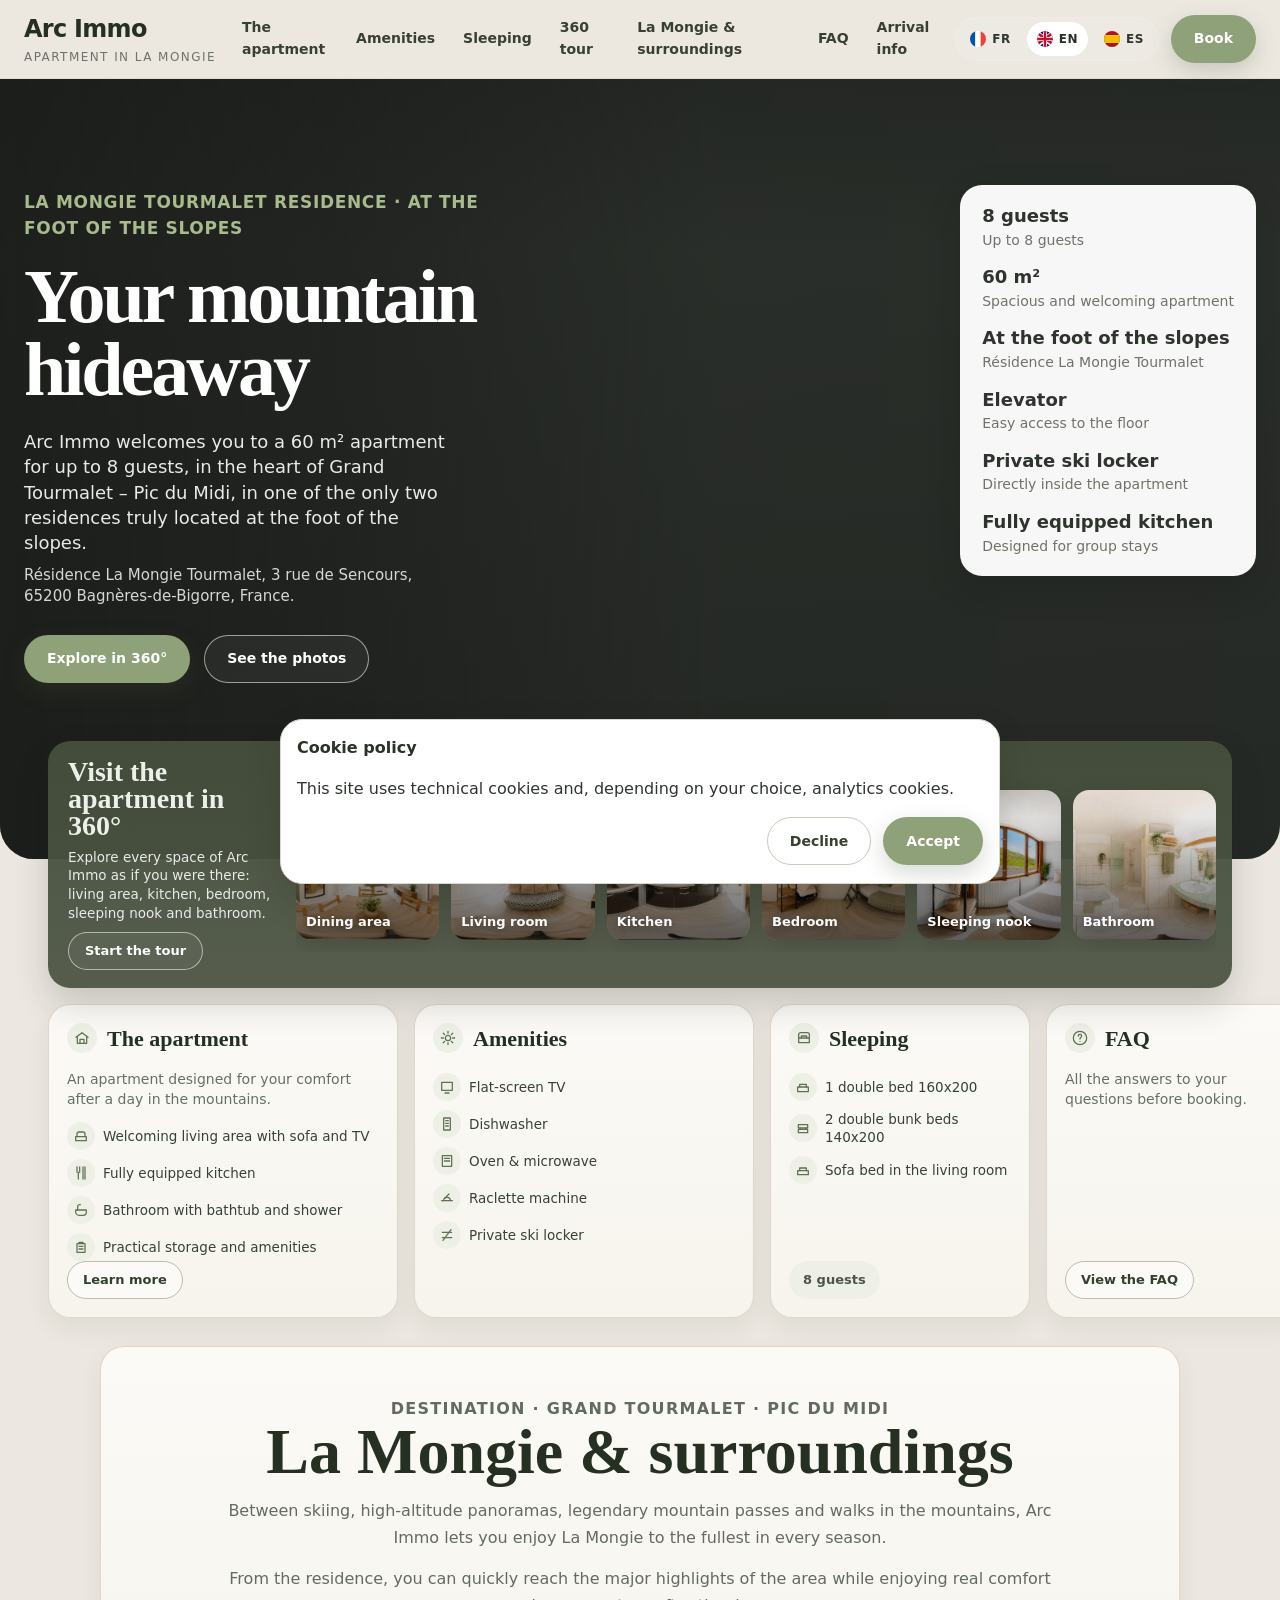
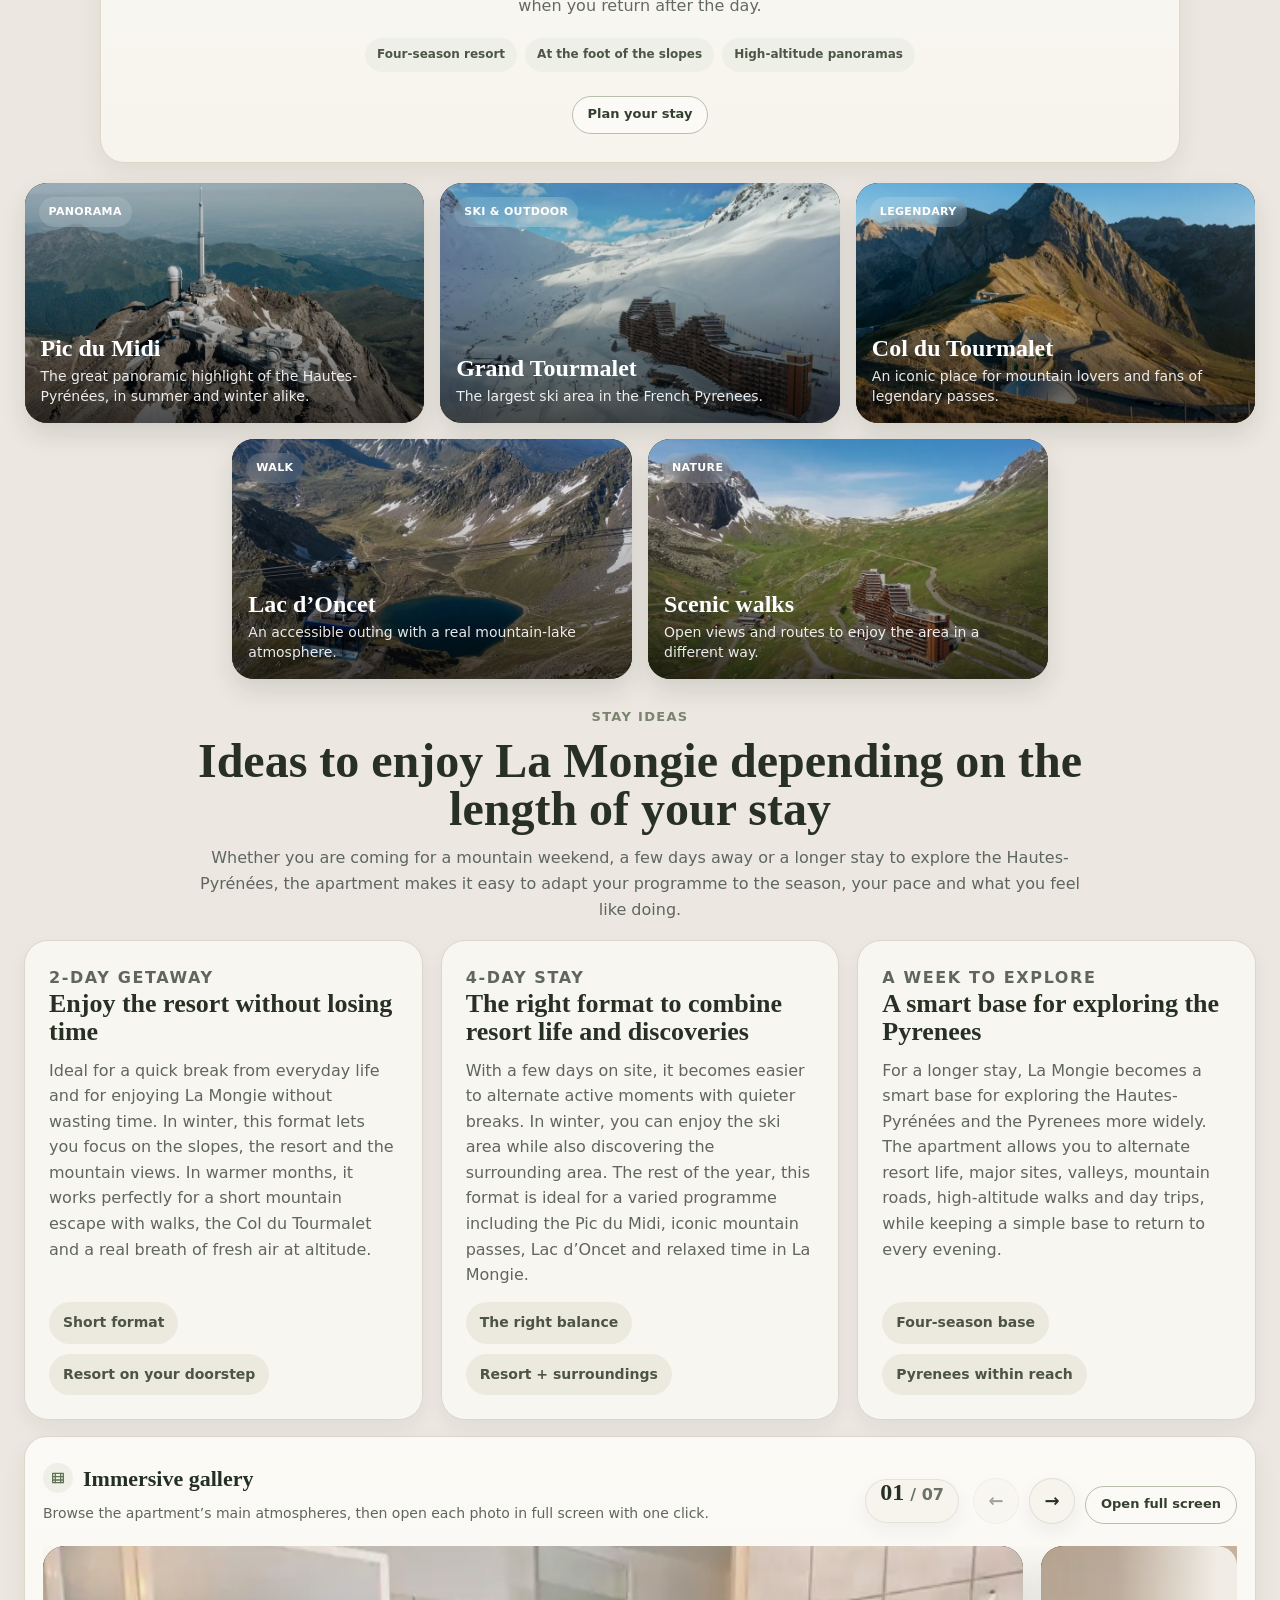
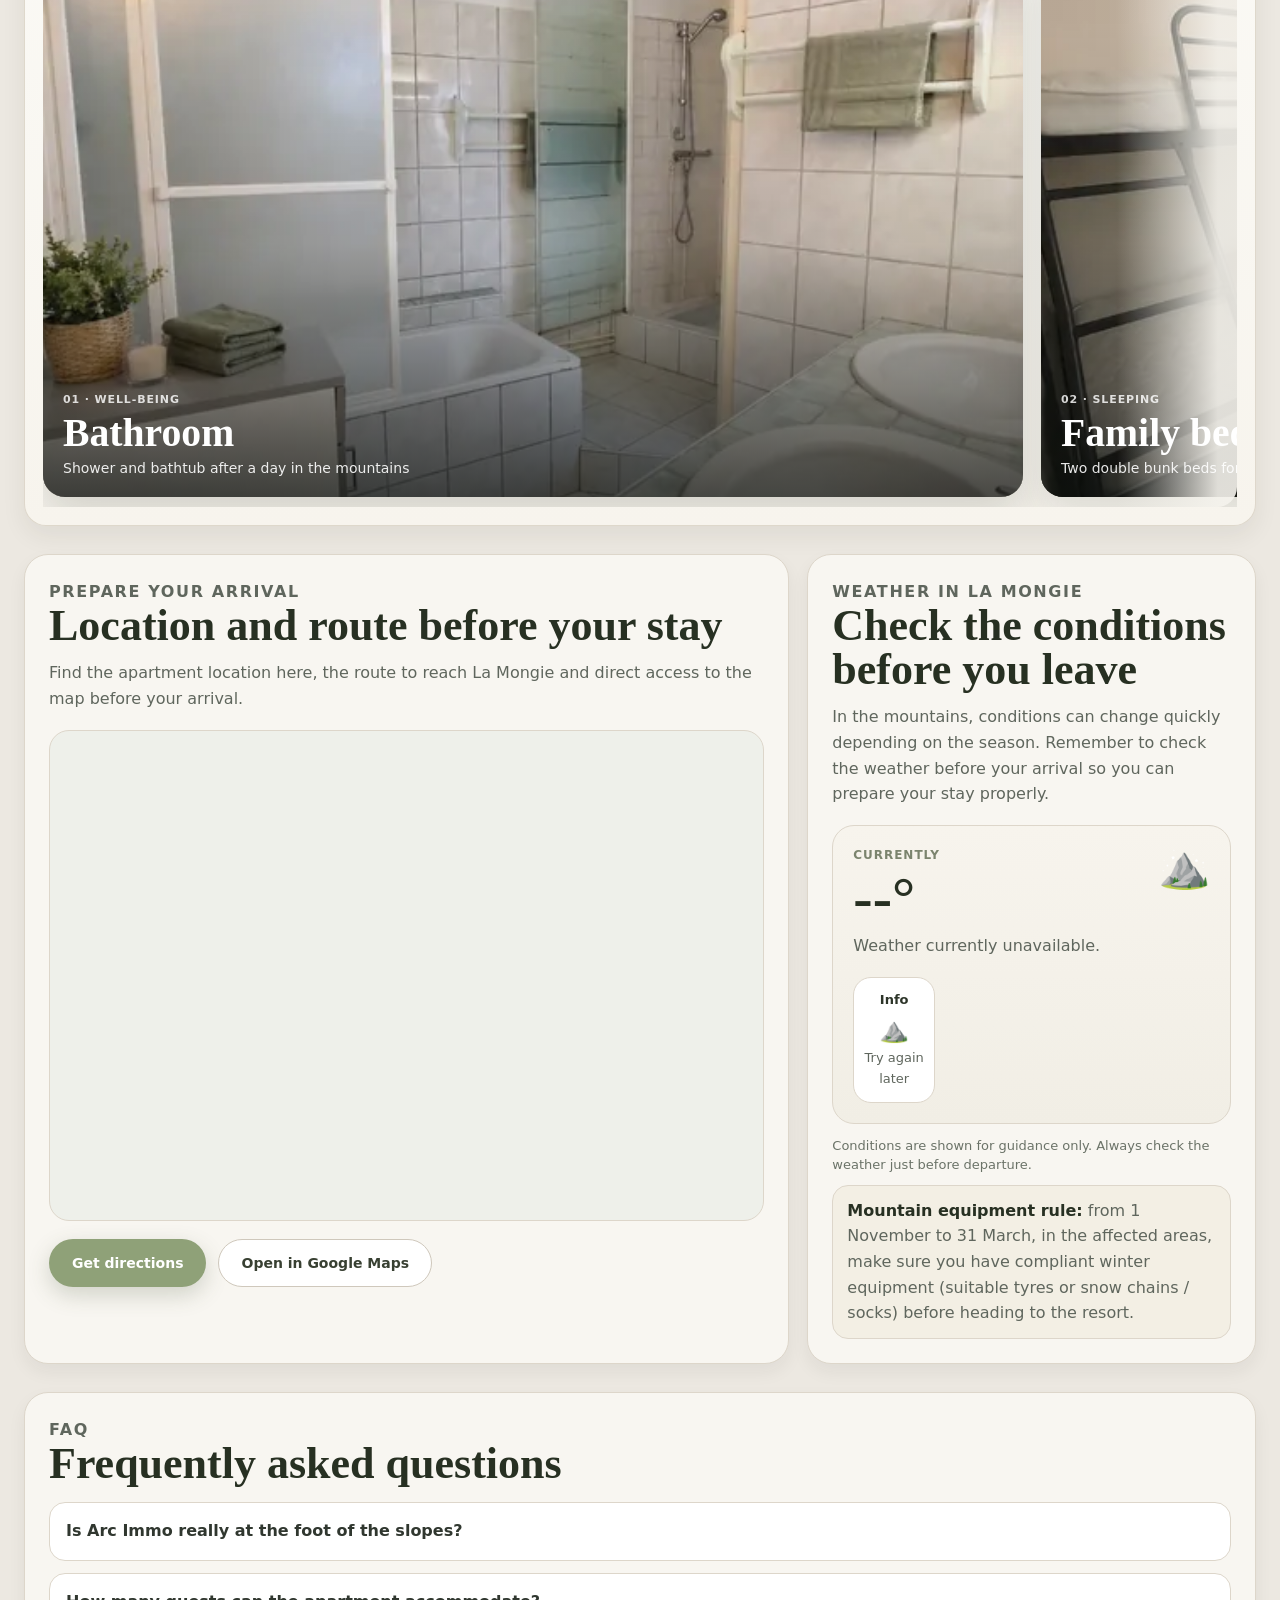
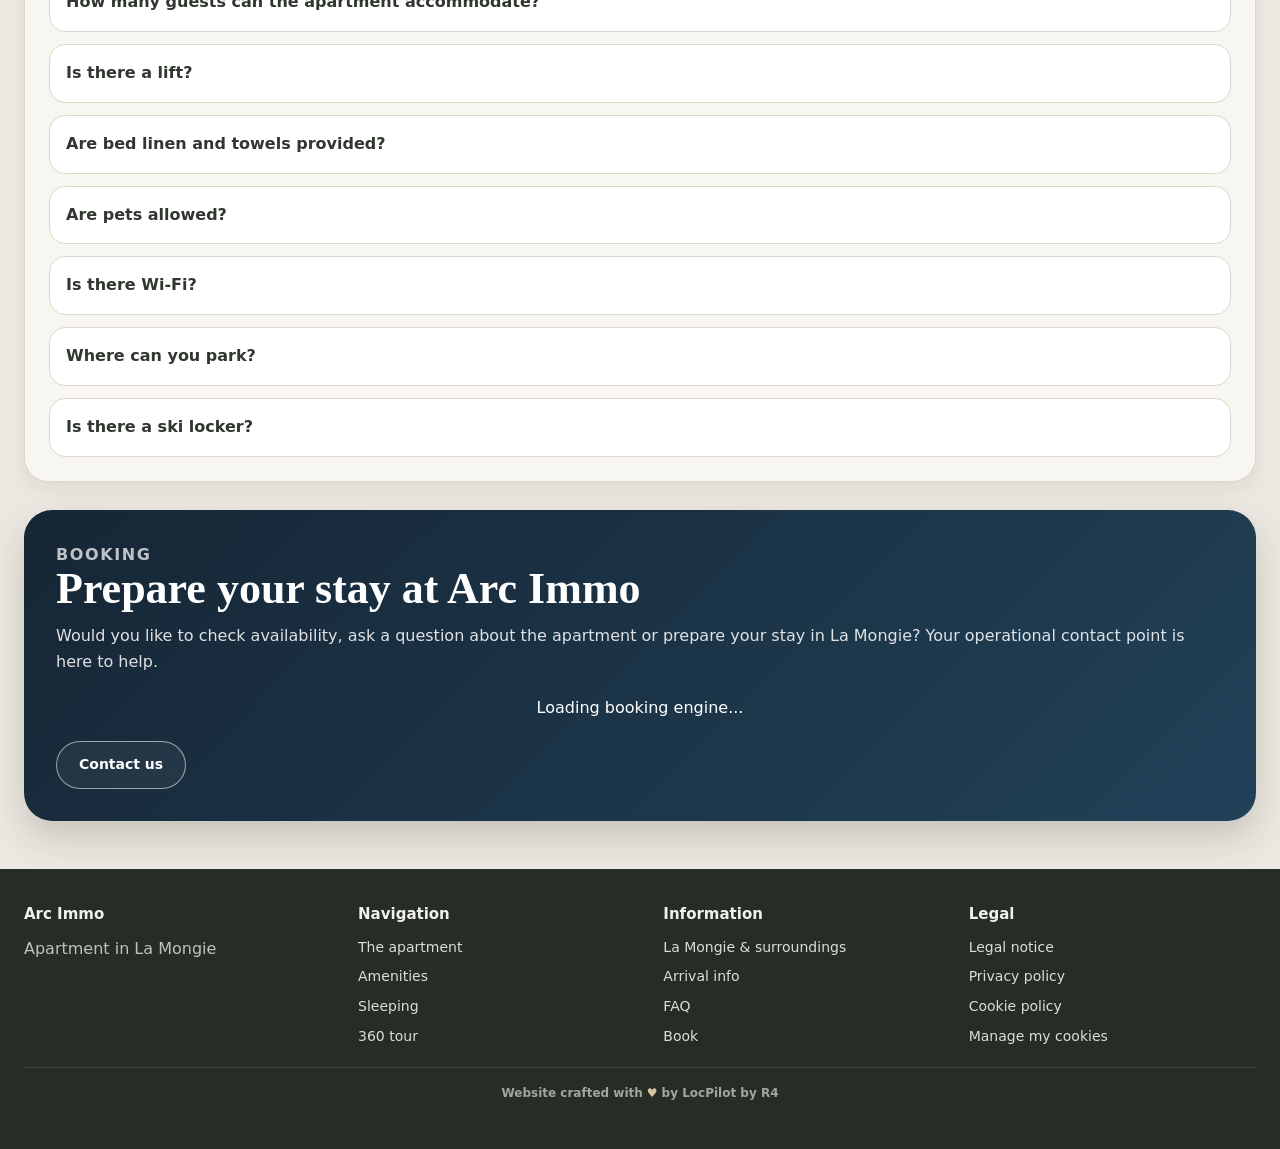
==== commit bdf810c6: "LAST VERSION" ====
--- a/en/index.html
+++ b/en/index.html
@@ -18,73 +18,181 @@
   <meta property="og:description"
     content="60 m² apartment for up to 8 guests in the La Mongie Tourmalet residence, at the foot of the slopes of Grand Tourmalet – Pic du Midi.">
   <meta property="og:url" content="https://arcimmolamongie.fr/en/">
-  <meta property="og:image" content="../assets/img/exterieur/residence-hiver-hero.jpg">
+  <meta property="og:image" content="https://arcimmolamongie.fr/assets/img/exterieur/residence-hiver-hero.webp">
   <meta name="twitter:card" content="summary_large_image">
-  <link rel="stylesheet" href="https://cdn.jsdelivr.net/npm/@photo-sphere-viewer/core/index.css">
+  <meta name="twitter:title" content="Arc Immo | 8-person apartment at the foot of the slopes in La Mongie">
+  <meta name="twitter:description"
+    content="60 m² apartment for up to 8 guests in the La Mongie Tourmalet residence, at the foot of the Grand Tourmalet – Pic du Midi slopes.">
+  <meta name="twitter:image" content="https://arcimmolamongie.fr/assets/img/exterieur/residence-hiver-hero.webp">
+  <link rel="icon" href="../assets/img/favicon.ico" sizes="any">
+  <link rel="icon" href="../assets/img/favicon.webp" type="image/webp">
+  <link rel="apple-touch-icon" href="../assets/img/apple-touch-icon.png" sizes="180x180">
+  <link rel="preconnect" href="https://cdn.jsdelivr.net" crossorigin>
+  <link rel="preload" as="image" href="../assets/img/interieur/salle-a-manger-768.webp" type="image/webp"
+    media="(max-width: 767px)" fetchpriority="high">
+  <link rel="preload" as="image" href="../assets/img/interieur/salle-a-manger-1200.webp" type="image/webp"
+    media="(min-width: 768px) and (max-width: 1199px)" fetchpriority="high">
+  <link rel="preload" as="image" href="../assets/img/interieur/salle-a-manger.webp" type="image/webp"
+    media="(min-width: 1200px)" fetchpriority="high">
+  <script>
+    (function () {
+      try {
+        if (localStorage.getItem('arc-immo-cookie-choice')) {
+          document.documentElement.classList.add('has-cookie-choice');
+        }
+      } catch (error) { }
+    })();
+  </script>
   <link rel="stylesheet" href="../assets/css/styles.css">
   <script type="application/ld+json">
   {
-    "@context":"https://schema.org",
-    "@graph":[
+    "@context": "https://schema.org",
+    "@graph": [
       {
-        "@type":"VacationRental",
-        "@id":"https://arcimmolamongie.fr/en/#vacationrental",
-        "name":"Arc Immo",
-        "url":"https://arcimmolamongie.fr/en/",
-        "description":"Arc Immo is a 60 m² apartment for up to 8 guests located in the La Mongie Tourmalet residence, 3 rue de Sencours, 65200 Bagnères-de-Bigorre, at the foot of the slopes of Grand Tourmalet – Pic du Midi.",
-        "image":[
-          "https://arcimmolamongie.fr/assets/img/exterieur/residence-hiver-hero.jpg",
-          "https://arcimmolamongie.fr/assets/img/interieur/salle-a-manger.png",
-          "https://arcimmolamongie.fr/assets/img/interieur/cuisine.png",
-          "https://arcimmolamongie.fr/assets/img/interieur/salle-de-bain.png"
+        "@type": "VacationRental",
+        "@id": "https://arcimmolamongie.fr/en/#vacation-rental",
+        "identifier": "arc-immo-la-mongie-i24",
+        "name": "Arc Immo La Mongie",
+        "url": "https://arcimmolamongie.fr/en/",
+        "description": "A 60 m² holiday apartment in La Mongie, located in the La Mongie Tourmalet residence at the foot of the Grand Tourmalet – Pic du Midi slopes. The apartment can host up to 8 guests and is a practical base for enjoying the mountains in winter and throughout the rest of the year.",
+        "inLanguage": "en-GB",
+        "additionalType": "Apartment",
+        "image": [
+          "https://arcimmolamongie.fr/assets/img/exterieur/residence-hiver-hero.webp",
+          "https://arcimmolamongie.fr/assets/img/interieur/salle-a-manger.webp",
+          "https://arcimmolamongie.fr/assets/img/interieur/cuisine.webp",
+          "https://arcimmolamongie.fr/assets/img/interieur/salon.webp",
+          "https://arcimmolamongie.fr/assets/img/interieur/salle-de-bain.webp",
+          "https://arcimmolamongie.fr/assets/img/interieur/chambre-superposes.webp",
+          "https://arcimmolamongie.fr/assets/img/interieur/chambre-verriere.webp",
+          "https://arcimmolamongie.fr/assets/img/interieur/coin-nuit.webp"
         ],
-        "address":{
-          "@type":"PostalAddress",
-          "streetAddress":"Résidence La Mongie Tourmalet, 3 rue de Sencours",
-          "postalCode":"65200",
-          "addressLocality":"Bagnères-de-Bigorre",
-          "addressRegion":"Occitanie",
-          "addressCountry":"FR"
+        "address": {
+          "@type": "PostalAddress",
+          "streetAddress": "Résidence La Mongie Tourmalet, 3 rue de Sencours",
+          "addressLocality": "Bagnères-de-Bigorre",
+          "postalCode": "65200",
+          "addressRegion": "Occitanie",
+          "addressCountry": "FR"
         },
-        "floorSize":{
-          "@type":"QuantitativeValue",
-          "value":60,
-          "unitCode":"MTK"
+        "geo": {
+          "@type": "GeoCoordinates",
+          "latitude": 42.90922,
+          "longitude": 0.16683
         },
-        "occupancy":{
-          "@type":"QuantitativeValue",
-          "value":8
-        },
-        "checkinTime":"15:00",
-        "checkoutTime":"10:00",
-        "petsAllowed":false,
-        "amenityFeature":[
-          {"@type":"LocationFeatureSpecification","name":"Elevator","value":true},
-          {"@type":"LocationFeatureSpecification","name":"SkiStorage","value":true},
-          {"@type":"LocationFeatureSpecification","name":"Dishwasher","value":true},
-          {"@type":"LocationFeatureSpecification","name":"Oven","value":true},
-          {"@type":"LocationFeatureSpecification","name":"Microwave","value":true},
-          {"@type":"LocationFeatureSpecification","name":"CoffeeMaker","value":true},
-          {"@type":"LocationFeatureSpecification","name":"Television","value":true},
-          {"@type":"LocationFeatureSpecification","name":"WirelessInternet","value":false},
-          {"@type":"LocationFeatureSpecification","name":"Washer","value":false},
-          {"@type":"LocationFeatureSpecification","name":"Balcony","value":false}
-        ]
+        "latitude": 42.90922,
+        "longitude": 0.16683,
+        "checkinTime": "15:00",
+        "checkoutTime": "10:00",
+        "petsAllowed": false,
+        "containsPlace": {
+          "@type": "Accommodation",
+          "@id": "https://arcimmolamongie.fr/en/#accommodation",
+          "name": "Arc Immo La Mongie apartment",
+          "description": "Entire 60 m² apartment located in La Mongie, with a large living area, equipped kitchen, sleeping capacity for up to 8 guests, bathroom with bathtub and shower, lift access and private ski locker.",
+          "additionalType": "EntirePlace",
+          "floorSize": {
+            "@type": "QuantitativeValue",
+            "value": 60,
+            "unitCode": "MTK"
+          },
+          "occupancy": {
+            "@type": "QuantitativeValue",
+            "value": 8,
+            "unitCode": "C62"
+          },
+          "numberOfBathroomsTotal": 1,
+          "numberOfBedrooms": 1,
+          "amenityFeature": [
+  { "@type": "LocationFeatureSpecification", "name": "elevator", "value": true },
+  { "@type": "LocationFeatureSpecification", "name": "kitchen", "value": true },
+  { "@type": "LocationFeatureSpecification", "name": "microwave", "value": true },
+  { "@type": "LocationFeatureSpecification", "name": "ovenStove", "value": true },
+  { "@type": "LocationFeatureSpecification", "name": "tv", "value": true },
+  { "@type": "LocationFeatureSpecification", "name": "heating", "value": true },
+  { "@type": "LocationFeatureSpecification", "name": "wifi", "value": false },
+  { "@type": "LocationFeatureSpecification", "name": "washerDryer", "value": false },
+  { "@type": "LocationFeatureSpecification", "name": "balcony", "value": false },
+  { "@type": "LocationFeatureSpecification", "name": "petsAllowed", "value": false },
+  { "@type": "LocationFeatureSpecification", "name": "parkingType", "value": "Free" },
+  { "@type": "LocationFeatureSpecification", "name": "internetType", "value": "None" }
+],
+"bed": [
+  {
+    "@type": "BedDetails",
+    "numberOfBeds": 1,
+    "typeOfBed": "Queen"
+  },
+  {
+    "@type": "BedDetails",
+    "numberOfBeds": 2,
+    "typeOfBed": "Double"
+  },
+  {
+    "@type": "BedDetails",
+    "numberOfBeds": 1,
+    "typeOfBed": "SofaBed"
+  }
+]
+        }
       },
       {
-        "@type":"Organization",
-        "@id":"https://arcimmolamongie.fr/en/#organization",
-        "name":"LocPilot",
-        "url":"https://arcimmolamongie.fr/"
+        "@type": "WebSite",
+        "@id": "https://arcimmolamongie.fr/en/#website",
+        "url": "https://arcimmolamongie.fr/en/",
+        "name": "Arc Immo La Mongie",
+        "inLanguage": "en-GB",
+        "publisher": {
+          "@id": "https://arcimmolamongie.fr/en/#organization"
+        }
       },
       {
-        "@type":"WebSite",
-        "@id":"https://arcimmolamongie.fr/en/#website",
-        "url":"https://arcimmolamongie.fr/",
-        "name":"Arc Immo"
+        "@type": "WebPage",
+        "@id": "https://arcimmolamongie.fr/en/#webpage",
+        "url": "https://arcimmolamongie.fr/en/",
+        "name": "Arc Immo La Mongie | 8-person apartment at the foot of the slopes",
+        "description": "Holiday apartment in La Mongie, 60 m² for up to 8 guests, located in the La Mongie Tourmalet residence at the foot of the Grand Tourmalet – Pic du Midi slopes.",
+        "inLanguage": "en-GB",
+        "isPartOf": {
+          "@id": "https://arcimmolamongie.fr/en/#website"
+        },
+        "mainEntity": {
+          "@id": "https://arcimmolamongie.fr/en/#vacation-rental"
+        }
+      },
+      {
+        "@type": "Organization",
+        "@id": "https://arcimmolamongie.fr/en/#organization",
+        "name": "LocPilot by R4",
+        "url": "https://locpilotbyr4.fr/"
       }
     ]
   }
+  </script>
+  <!-- Google tag (gtag.js) - GA4 avec Consent Mode -->
+  <script>
+    window.dataLayer = window.dataLayer || [];
+    function gtag() { dataLayer.push(arguments); }
+
+    const arcAnalyticsChoice = (() => {
+      try {
+        return localStorage.getItem('arc-immo-cookie-choice');
+      } catch (error) {
+        return null;
+      }
+    })();
+
+    gtag('consent', 'default', {
+      'analytics_storage': arcAnalyticsChoice === 'accepted' ? 'granted' : 'denied',
+      'ad_storage': 'denied',
+      'ad_user_data': 'denied',
+      'ad_personalization': 'denied'
+    });
+  </script>
+  <script async src="https://www.googletagmanager.com/gtag/js?id=G-4P88E0RJMH"></script>
+  <script>
+    gtag('js', new Date());
+    gtag('config', 'G-4P88E0RJMH');
   </script>
 </head>
 
@@ -98,28 +206,33 @@
         <span class="brand-v2-sub">Apartment in La Mongie</span>
       </a>
 
-      <button class="nav-toggle-v2" type="button" aria-expanded="false" aria-controls="main-nav">
+      <button class="nav-toggle-v2" type="button" aria-expanded="false" aria-controls="header-menu">
         ☰
         <span class="sr-only">Open menu</span>
       </button>
 
-      <nav class="main-nav-v2" id="main-nav" aria-label="Main navigation">
-        <a href="#logement">The apartment</a>
-        <a href="#equipements">Amenities</a>
-        <a href="#couchages">Sleeping</a>
-        <a href="#visite-360">360 tour</a>
-        <a href="#la-mongie-alentours">La Mongie & surroundings</a>
-        <a href="#faq">FAQ</a>
-        <a href="#infos-pratiques">Arrival info</a>
-      </nav>
-
-      <div class="header-actions-v2">
-        <nav class="lang-switcher" aria-label="Language selector">
-          <a href="../index.html" lang="fr" hreflang="fr">FR</a>
-          <a class="is-active" href="index.html" lang="en" hreflang="en">EN</a>
-          <a href="../es/index.html" lang="es" hreflang="es">ES</a>
+      <div class="header-menu-v2" id="header-menu">
+        <nav class="main-nav-v2" id="main-nav" aria-label="Main navigation">
+          <a href="#logement">The apartment</a>
+          <a href="#equipements">Amenities</a>
+          <a href="#couchages">Sleeping</a>
+          <a href="#visite-360">360 tour</a>
+          <a href="#la-mongie-alentours">La Mongie & surroundings</a>
+          <a href="#faq">FAQ</a>
+          <a href="#infos-pratiques">Arrival info</a>
         </nav>
-        <a class="btn btn-solid" href="#reservation">Book</a>
+
+        <div class="header-actions-v2">
+          <nav class="lang-switcher" aria-label="Language selector">
+            <a href="../index.html" lang="fr" hreflang="fr"><img class="lang-flag" src="../assets/img/flags/fr.svg"
+                alt="" aria-hidden="true"><span class="lang-code">FR</span></a>
+            <a class="is-active" href="index.html" lang="en" hreflang="en"><img class="lang-flag"
+                src="../assets/img/flags/gb.svg" alt="" aria-hidden="true"><span class="lang-code">EN</span></a>
+            <a href="../es/index.html" lang="es" hreflang="es"><img class="lang-flag" src="../assets/img/flags/es.svg"
+                alt="" aria-hidden="true"><span class="lang-code">ES</span></a>
+          </nav>
+          <a class="btn btn-solid" href="#reservation">Book</a>
+        </div>
       </div>
     </div>
   </header>
@@ -127,8 +240,13 @@
   <main id="main">
     <section class="hero-v2">
       <div class="hero-v2-media">
-        <img src="../assets/img/interieur/salle-a-manger.png" alt="Living area of the Arc Immo apartment in La Mongie"
-          width="1800" height="1100">
+        <picture>
+          <source media="(max-width: 767px)" srcset="../assets/img/interieur/salle-a-manger-768.webp">
+          <source media="(max-width: 1199px)" srcset="../assets/img/interieur/salle-a-manger-1200.webp">
+          <img src="../assets/img/interieur/salle-a-manger.webp"
+            alt="Living area of the Arc Immo apartment in La Mongie" width="1800" height="1100" fetchpriority="high"
+            loading="eager" decoding="async">
+        </picture>
       </div>
       <div class="hero-v2-overlay"></div>
 
@@ -138,7 +256,11 @@
           <h1>Your mountain hideaway</h1>
           <p class="hero-v2-text">
             Arc Immo welcomes you to a 60 m² apartment for up to 8 guests,
-            in the heart of Grand Tourmalet – Pic du Midi, in one of the only two residences truly located at the foot of the slopes.
+            in the heart of Grand Tourmalet – Pic du Midi, in one of the only two residences truly located at the foot
+            of the slopes.
+          </p>
+          <p class="hero-v2-address">
+            Résidence La Mongie Tourmalet, 3 rue de Sencours, 65200 Bagnères-de-Bigorre, France.
           </p>
           <div class="hero-v2-actions">
             <a class="btn btn-accent" href="#visite-360">Explore in 360°</a>
@@ -161,7 +283,7 @@
               <span>Résidence La Mongie Tourmalet</span>
             </li>
             <li>
-              <strong>Ascenseur</strong>
+              <strong>Elevator</strong>
               <span>Easy access to the floor</span>
             </li>
             <li>
@@ -190,36 +312,35 @@
       <div class="viewer-scroller">
         <button class="viewer-thumb viewer-thumb-btn" type="button" data-scene="salle-a-manger"
           aria-label="Open the 360 tour of the dining area">
-          <img src="../assets/img/360/sallemanger.png" alt="360 preview of Arc Immo dining area"
+          <img src="../assets/img/360/thumbs/sallemanger-640.webp" alt="360 preview of Arc Immo dining area"
             loading="lazy" width="640" height="360">
           <span>Dining area</span>
         </button>
 
         <button class="viewer-thumb viewer-thumb-btn" type="button" data-scene="salon"
           aria-label="Open the 360 tour of the living room">
-          <img src="../assets/img/360/salon.png" alt="360 preview of Arc Immo living room" loading="lazy" width="640"
-            height="360">
+          <img src="../assets/img/360/thumbs/salon-640.webp" alt="360 preview of Arc Immo living room" loading="lazy"
+            width="640" height="360">
           <span>Living room</span>
         </button>
 
         <button class="viewer-thumb viewer-thumb-btn" type="button" data-scene="cuisine"
           aria-label="Open the 360 tour of the kitchen">
-          <img src="../assets/img/360/cuisine.png" alt="360 preview of Arc Immo fitted kitchen"
+          <img src="../assets/img/360/thumbs/cuisine-640.webp" alt="360 preview of Arc Immo fitted kitchen"
             loading="lazy" width="640" height="360">
-          <span>Cuisine</span>
+          <span>Kitchen</span>
         </button>
 
         <button class="viewer-thumb viewer-thumb-btn" type="button" data-scene="chambre"
           aria-label="Open the 360 tour of the bedroom">
-          <img src="../assets/img/360/chambre.png"
-            alt="360 preview of Arc Immo bedroom with double bunk beds" loading="lazy" width="640"
-            height="360">
+          <img src="../assets/img/360/thumbs/chambre-640.webp"
+            alt="360 preview of Arc Immo bedroom with double bunk beds" loading="lazy" width="640" height="360">
           <span>Bedroom</span>
         </button>
 
         <button class="viewer-thumb viewer-thumb-btn" type="button" data-scene="coin-nuit"
           aria-label="Open the 360 tour of the sleeping nook">
-          <img src="../assets/img/360/chambre-verriere.png"
+          <img src="../assets/img/360/thumbs/chambre-verriere-640.webp"
             alt="360 preview of Arc Immo sleeping nook behind the glass partition" loading="lazy" width="640"
             height="360">
           <span>Sleeping nook</span>
@@ -227,16 +348,15 @@
 
         <button class="viewer-thumb viewer-thumb-btn" type="button" data-scene="salle-de-bain"
           aria-label="Open the 360 tour of the bathroom">
-          <img src="../assets/img/360/salledebaindouche.png"
-            alt="360 preview of Arc Immo bathroom with bathtub and shower" loading="lazy"
-            width="640" height="360">
+          <img src="../assets/img/360/thumbs/salledebaindouche-640.webp"
+            alt="360 preview of Arc Immo bathroom with bathtub and shower" loading="lazy" width="640" height="360">
           <span>Bathroom</span>
         </button>
       </div>
     </section>
 
     <section class="cards-row-v2 section-gap-top">
-      <article class="card-v2 card-logement">
+      <article class="card-v2 card-logement" id="logement">
         <div class="card-title-row">
           <span class="card-title-icon" aria-hidden="true">
             <svg viewBox="0 0 24 24">
@@ -288,7 +408,7 @@
         <a class="chip-btn" href="#logement">Learn more</a>
       </article>
 
-      <article class="card-v2 card-equipements">
+      <article class="card-v2 card-equipements" id="equipements">
         <div class="card-title-row">
           <span class="card-title-icon" aria-hidden="true">
             <svg viewBox="0 0 24 24">
@@ -325,7 +445,7 @@
         </ul>
       </article>
 
-      <article class="card-v2 card-couchages">
+      <article class="card-v2 card-couchages" id="couchages">
         <div class="card-title-row">
           <span class="card-title-icon" aria-hidden="true">
             <svg viewBox="0 0 24 24">
@@ -384,7 +504,8 @@
             Arc Immo lets you enjoy La Mongie to the fullest in every season.
           </p>
           <p>
-            From the residence, you can quickly reach the major highlights of the area while enjoying real comfort when you return after the day.
+            From the residence, you can quickly reach the major highlights of the area while enjoying real comfort when
+            you return after the day.
           </p>
 
           <div class="region-highlights-v2">
@@ -400,14 +521,14 @@
       <div class="region-scroller-v2">
         <button class="region-card-v2 region-card-btn" type="button" data-region-index="0"
           data-region-access="Quick access from the residence, then an ascent by cable car."
-          data-region-season="All year round · Panorama" data-region-image="assets/img/alentours/pic-du-midi.jpg"
+          data-region-season="All year round · Panorama" data-region-image="../assets/img/alentours/pic-du-midi.webp"
           data-region-title="Pic du Midi"
           data-region-text="The great panoramic highlight of the Hautes-Pyrénées, in summer and winter alike."
           data-region-notes="An iconic panorama of the area. Ideal for a memorable outing when the weather is clear. During busy periods, it is best to plan ahead."
           data-region-route="From La Mongie, access to the cable car is very quick. It is the easiest way to enjoy the site without a long approach."
           data-region-map="https://www.google.com/maps/search/?api=1&amp;query=Pic+du+Midi+de+Bigorre">
-          <img src="../assets/img/alentours/pic-du-midi.jpg" alt="Pic du Midi de Bigorre" width="900" height="600"
-            loading="lazy">
+          <img src="../assets/img/alentours/thumbs/pic-du-midi-900.webp" alt="Pic du Midi de Bigorre" width="900"
+            height="600" loading="lazy">
           <span class="region-badge-v2">Panorama</span>
           <div class="region-copy-v2">
             <strong>Pic du Midi</strong>
@@ -417,13 +538,13 @@
 
         <button class="region-card-v2 region-card-btn" type="button" data-region-index="1"
           data-region-access="Very quick access from the residence to the La Mongie sector."
-          data-region-season="Winter · Ski & outdoor" data-region-image="assets/img/alentours/grand-tourmalet.jpg"
+          data-region-season="Winter · Ski & outdoor" data-region-image="../assets/img/alentours/grand-tourmalet.webp"
           data-region-title="Grand Tourmalet" data-region-text="The largest ski area in the French Pyrenees."
           data-region-notes="The area offers a real playground in winter and during the outdoor shoulder seasons. Depending on the conditions, remember to check lift openings, sector access and the day’s weather."
           data-region-route="From the residence, the slopes and ski area are reached very quickly on the La Mongie side. It is the most direct option for a ski or mountain day."
           data-region-map="https://www.google.com/maps/search/?api=1&amp;query=Grand+Tourmalet+La+Mongie">
-          <img src="../assets/img/alentours/grand-tourmalet.jpg" alt="Domaine du Grand Tourmalet" width="900" height="600"
-            loading="lazy">
+          <img src="../assets/img/alentours/thumbs/grand-tourmalet-900.webp" alt="Domaine du Grand Tourmalet"
+            width="900" height="600" loading="lazy">
           <span class="region-badge-v2">Ski & outdoor</span>
           <div class="region-copy-v2">
             <strong>Grand Tourmalet</strong>
@@ -434,13 +555,13 @@
         <button class="region-card-v2 region-card-btn" type="button" data-region-index="2"
           data-region-access="A short drive when the road is open."
           data-region-season="Summer / shoulder season · Legendary pass"
-          data-region-image="assets/img/alentours/col-du-tourmalet.jpg" data-region-title="Col du Tourmalet"
+          data-region-image="../assets/img/alentours/col-du-tourmalet.webp" data-region-title="Col du Tourmalet"
           data-region-text="An iconic place for mountain lovers and fans of legendary passes."
           data-region-notes="A legendary Pyrenean spot, perfect for views and photo stops. However, the road may be closed depending on the season or weather conditions."
           data-region-route="Access is by car from La Mongie when the road is open. The journey is short and very scenic, with several possible stops."
           data-region-map="https://www.google.com/maps/search/?api=1&amp;query=Col+du+Tourmalet">
-          <img src="../assets/img/alentours/col-du-tourmalet.jpg" alt="Col du Tourmalet" width="900" height="600"
-            loading="lazy">
+          <img src="../assets/img/alentours/thumbs/col-du-tourmalet-900.webp" alt="Col du Tourmalet" width="900"
+            height="600" loading="lazy">
           <span class="region-badge-v2">Legendary</span>
           <div class="region-copy-v2">
             <strong>Col du Tourmalet</strong>
@@ -450,13 +571,14 @@
 
         <button class="region-card-v2 region-card-btn" type="button" data-region-index="3"
           data-region-access="Easy access from the resort, then a walk depending on your starting point."
-          data-region-season="Summer / shoulder season · Walk" data-region-image="assets/img/alentours/lac-oncet.jpg"
-          data-region-title="Lac d’Oncet"
+          data-region-season="Summer / shoulder season · Walk"
+          data-region-image="../assets/img/alentours/lac-oncet.webp" data-region-title="Lac d’Oncet"
           data-region-text="An accessible outing with a real mountain-lake atmosphere."
           data-region-notes="A great option for a nature outing without aiming for an expedition. Still, bring proper shoes and a windproof layer, especially if conditions change quickly."
           data-region-route="From La Mongie, access towards the pass area is easy. The final section is then completed on foot depending on your chosen starting point."
           data-region-map="https://www.google.com/maps/search/?api=1&amp;query=Lac+d%27Oncet">
-          <img src="../assets/img/alentours/lac-oncet.jpg" alt="Lac d’Oncet" width="900" height="600" loading="lazy">
+          <img src="../assets/img/alentours/thumbs/lac-oncet-900.webp" alt="Lac d’Oncet" width="900" height="600"
+            loading="lazy">
           <span class="region-badge-v2">Walk</span>
           <div class="region-copy-v2">
             <strong>Lac d’Oncet</strong>
@@ -465,14 +587,15 @@
         </button>
 
         <button class="region-card-v2 region-card-btn" type="button" data-region-index="4"
-          data-region-access="Various starting points depending on the chosen route." data-region-season="All year round · Discovery"
-          data-region-image="assets/img/alentours/balades.jpg" data-region-title="Scenic walks"
+          data-region-access="Various starting points depending on the chosen route."
+          data-region-season="All year round · Discovery" data-region-image="../assets/img/alentours/balades.webp"
+          data-region-title="Scenic walks"
           data-region-text="Open views and routes to enjoy the area in a different way."
           data-region-notes="Perfect for discovering La Mongie beyond skiing alone. Depending on the season, you can choose easy walks, photo outings or more contemplative routes."
           data-region-route="From the residence, several starting points are quickly accessible by car or on foot depending on the route you choose. The idea is to pick the outing according to the weather, the time available and the group’s level."
           data-region-map="https://www.google.com/maps/search/?api=1&amp;query=La+Mongie+balades+panoramiques">
-          <img src="../assets/img/alentours/balades.jpg" alt="Scenic walks à La Mongie" width="900" height="600"
-            loading="lazy">
+          <img src="../assets/img/alentours/thumbs/balades-900.webp" alt="Scenic walks in La Mongie" width="900"
+            height="600" loading="lazy">
           <span class="region-badge-v2">Nature</span>
           <div class="region-copy-v2">
             <strong>Scenic walks</strong>
@@ -483,14 +606,14 @@
     </section>
 
 
-    <section class="shell stay-ideas-v2 section-gap" id="logement" aria-labelledby="stay-ideas-title">
+    <section class="shell stay-ideas-v2 section-gap" id="stay-ideas" aria-labelledby="stay-ideas-title">
       <div class="stay-ideas-v2__intro">
         <p class="section-tag">Stay ideas</p>
         <h2 id="stay-ideas-title">Ideas to enjoy La Mongie depending on the length of your stay</h2>
         <p>
-          Week-end montagne, pause de quelques jours ou séjour plus long pour rayonner sur les Hautes-Pyrénées :
-          l’appartement permet d’adapter facilement le programme selon la saison, le rythme souhaité et les envies du
-          moment.
+          Whether you are coming for a mountain weekend, a few days away or a longer stay to explore the
+          Hautes-Pyrénées,
+          the apartment makes it easy to adapt your programme to the season, your pace and what you feel like doing.
         </p>
       </div>
 
@@ -499,42 +622,42 @@
           <p class="section-tag">2-day getaway</p>
           <h3>Enjoy the resort without losing time</h3>
           <p>
-            Idéal pour couper rapidement avec le quotidien et profiter de La Mongie sans détour.
-            En hiver, ce format permet de se concentrer sur les pistes, la station et les panoramas.
-            Aux beaux jours, il fonctionne très bien pour une parenthèse montagne entre balade,
-            col du Tourmalet et grand bol d’air en altitude.
+            Ideal for a quick break from everyday life and for enjoying La Mongie without wasting time.
+            In winter, this format lets you focus on the slopes, the resort and the mountain views.
+            In warmer months, it works perfectly for a short mountain escape with walks,
+            the Col du Tourmalet and a real breath of fresh air at altitude.
           </p>
-          <div class="info-badges-v2" aria-label="Format de séjour">
+          <div class="info-badges-v2" aria-label="Stay format">
             <span>Short format</span>
             <span>Resort on your doorstep</span>
           </div>
         </article>
 
-        <article class="white-card-v2 stay-idea-card-v2" id="equipements">
+        <article class="white-card-v2 stay-idea-card-v2" id="stay-4-days">
           <p class="section-tag">4-day stay</p>
           <h3>The right format to combine resort life and discoveries</h3>
           <p>
-            Avec quelques jours sur place, il devient plus facile d’alterner temps actif et moments plus calmes.
-            L’hiver, cela permet de profiter du domaine tout en découvrant le secteur.
-            Le reste de l’année, ce format se prête bien à un programme varié entre Pic du Midi,
-            panoramas, cols emblématiques, lac d’Oncet et temps de pause à La Mongie.
+            With a few days on site, it becomes easier to alternate active moments with quieter breaks.
+            In winter, you can enjoy the ski area while also discovering the surrounding area.
+            The rest of the year, this format is ideal for a varied programme including the Pic du Midi,
+            iconic mountain passes, Lac d’Oncet and relaxed time in La Mongie.
           </p>
-          <div class="info-badges-v2" aria-label="Format de séjour">
+          <div class="info-badges-v2" aria-label="Stay format">
             <span>The right balance</span>
             <span>Resort + surroundings</span>
           </div>
         </article>
 
-        <article class="white-card-v2 stay-idea-card-v2" id="couchages">
+        <article class="white-card-v2 stay-idea-card-v2" id="week-stay">
           <p class="section-tag">A week to explore</p>
           <h3>A smart base for exploring the Pyrenees</h3>
           <p>
-            Sur un séjour plus long, La Mongie devient une vraie base pour explorer plus largement
-            les Hautes-Pyrénées et la chaîne pyrénéenne. The apartment permet alors d’alterner vie en station,
-            grands sites, vallées, routes de montagne, balades d’altitude et découvertes à la journée,
-            tout en gardant un point d’ancrage simple pour revenir chaque soir.
+            For a longer stay, La Mongie becomes a smart base for exploring the Hautes-Pyrénées and the Pyrenees more
+            widely.
+            The apartment allows you to alternate resort life, major sites, valleys, mountain roads,
+            high-altitude walks and day trips, while keeping a simple base to return to every evening.
           </p>
-          <div class="info-badges-v2" aria-label="Format de séjour">
+          <div class="info-badges-v2" aria-label="Stay format">
             <span>Four-season base</span>
             <span>Pyrenees within reach</span>
           </div>
@@ -565,8 +688,10 @@
             </div>
 
             <div class="gallery-carousel-actions">
-              <button class="gallery-carousel-nav" type="button" data-gallery-scroll="prev" aria-label="Photos précédentes">←</button>
-              <button class="gallery-carousel-nav" type="button" data-gallery-scroll="next" aria-label="Photos suivantes">→</button>
+              <button class="gallery-carousel-nav" type="button" data-gallery-scroll="prev"
+                aria-label="Photos précédentes">←</button>
+              <button class="gallery-carousel-nav" type="button" data-gallery-scroll="next"
+                aria-label="Photos suivantes">→</button>
               <button class="chip-btn gallery-open-btn" type="button" data-gallery-open="0">Open full screen</button>
             </div>
           </div>
@@ -575,10 +700,10 @@
         <div class="gallery-carousel-wrap">
           <div class="gallery-grid-7" id="gallery-carousel-track">
             <button class="gallery-thumb is-active" type="button" data-gallery-index="0"
-              data-gallery-full="assets/img/interieur/salle-de-bain.png" data-gallery-alt="Arc Immo bathroom"
+              data-gallery-full="../assets/img/interieur/salle-de-bain.webp" data-gallery-alt="Arc Immo bathroom"
               data-gallery-title="Bathroom" data-gallery-subtitle="Shower and bathtub after a day in the mountains">
-              <img src="../assets/img/interieur/salle-de-bain.png" alt="Arc Immo bathroom" width="600" height="400"
-                loading="lazy">
+              <img src="../assets/img/interieur/thumbs/salle-de-bain-600.webp" alt="Arc Immo bathroom" width="600"
+                height="400" loading="lazy">
               <span class="gallery-thumb__overlay"></span>
               <span class="gallery-thumb__content">
                 <span class="gallery-thumb__eyebrow">01 · Well-being</span>
@@ -588,10 +713,10 @@
             </button>
 
             <button class="gallery-thumb" type="button" data-gallery-index="1"
-              data-gallery-full="assets/img/interieur/chambre-superposes.png"
+              data-gallery-full="../assets/img/interieur/chambre-superposes.webp"
               data-gallery-alt="Bedroom with double bunk beds" data-gallery-title="Family bedroom"
               data-gallery-subtitle="Two double bunk beds for group stays">
-              <img src="../assets/img/interieur/chambre-superposes.png" alt="Bedroom with double bunk beds"
+              <img src="../assets/img/interieur/thumbs/chambre-superposes-600.webp" alt="Bedroom with double bunk beds"
                 width="600" height="400" loading="lazy">
               <span class="gallery-thumb__overlay"></span>
               <span class="gallery-thumb__content">
@@ -602,11 +727,12 @@
             </button>
 
             <button class="gallery-thumb" type="button" data-gallery-index="2"
-              data-gallery-full="assets/img/interieur/chambre-verriere.png"
-              data-gallery-alt="Sleeping nook behind the glass partition" data-gallery-title="Glass-partition sleeping nook"
+              data-gallery-full="../assets/img/interieur/chambre-verriere.webp"
+              data-gallery-alt="Sleeping nook behind the glass partition"
+              data-gallery-title="Glass-partition sleeping nook"
               data-gallery-subtitle="A more intimate atmosphere at the heart of the apartment">
-              <img src="../assets/img/interieur/chambre-verriere.png" alt="Sleeping nook behind the glass partition" width="600"
-                height="400" loading="lazy">
+              <img src="../assets/img/interieur/thumbs/chambre-verriere-600.webp"
+                alt="Sleeping nook behind the glass partition" width="600" height="400" loading="lazy">
               <span class="gallery-thumb__overlay"></span>
               <span class="gallery-thumb__content">
                 <span class="gallery-thumb__eyebrow">03 · Atmosphere</span>
@@ -616,10 +742,10 @@
             </button>
 
             <button class="gallery-thumb" type="button" data-gallery-index="3"
-              data-gallery-full="assets/img/interieur/salle-a-manger.png" data-gallery-alt="Arc Immo dining area"
+              data-gallery-full="../assets/img/interieur/salle-a-manger.webp" data-gallery-alt="Arc Immo dining area"
               data-gallery-title="Dining area" data-gallery-subtitle="A welcoming volume for sharing your stay">
-              <img src="../assets/img/interieur/salle-a-manger.png" alt="Arc Immo dining area" width="600" height="400"
-                loading="lazy">
+              <img src="../assets/img/interieur/thumbs/salle-a-manger-600.webp" alt="Arc Immo dining area" width="600"
+                height="400" loading="lazy">
               <span class="gallery-thumb__overlay"></span>
               <span class="gallery-thumb__content">
                 <span class="gallery-thumb__eyebrow">04 · Comfort</span>
@@ -629,10 +755,10 @@
             </button>
 
             <button class="gallery-thumb" type="button" data-gallery-index="4"
-              data-gallery-full="assets/img/interieur/cuisine.png" data-gallery-alt="Arc Immo fitted kitchen"
+              data-gallery-full="../assets/img/interieur/cuisine.webp" data-gallery-alt="Arc Immo fitted kitchen"
               data-gallery-title="Fully equipped kitchen" data-gallery-subtitle="Designed for easy cooking on site">
-              <img src="../assets/img/interieur/cuisine.png" alt="Arc Immo fitted kitchen" width="600" height="400"
-                loading="lazy">
+              <img src="../assets/img/interieur/thumbs/cuisine-600.webp" alt="Arc Immo fitted kitchen" width="600"
+                height="400" loading="lazy">
               <span class="gallery-thumb__overlay"></span>
               <span class="gallery-thumb__content">
                 <span class="gallery-thumb__eyebrow">05 · Practical</span>
@@ -642,9 +768,10 @@
             </button>
 
             <button class="gallery-thumb" type="button" data-gallery-index="5"
-              data-gallery-full="assets/img/interieur/salon.png" data-gallery-alt="Arc Immo living room"
+              data-gallery-full="../assets/img/interieur/salon.webp" data-gallery-alt="Arc Immo living room"
               data-gallery-title="Living room" data-gallery-subtitle="A central space to gather after the day">
-              <img src="../assets/img/interieur/salon.png" alt="Arc Immo living room" width="600" height="400" loading="lazy">
+              <img src="../assets/img/interieur/thumbs/salon-600.webp" alt="Arc Immo living room" width="600"
+                height="400" loading="lazy">
               <span class="gallery-thumb__overlay"></span>
               <span class="gallery-thumb__content">
                 <span class="gallery-thumb__eyebrow">06 · Living area</span>
@@ -654,15 +781,15 @@
             </button>
 
             <button class="gallery-thumb" type="button" data-gallery-index="6"
-              data-gallery-full="assets/img/interieur/coin-nuit.png"
-              data-gallery-alt="Additional interior view of Arc Immo" data-gallery-title="Perspective intérieure"
+              data-gallery-full="../assets/img/interieur/coin-nuit.webp"
+              data-gallery-alt="Additional interior view of Arc Immo" data-gallery-title="Interior perspective"
               data-gallery-subtitle="Another view of the layout and atmosphere">
-              <img src="../assets/img/interieur/coin-nuit.png" alt="Additional interior view of Arc Immo" width="600"
-                height="400" loading="lazy">
+              <img src="../assets/img/interieur/thumbs/coin-nuit-600.webp" alt="Additional interior view of Arc Immo"
+                width="600" height="400" loading="lazy">
               <span class="gallery-thumb__overlay"></span>
               <span class="gallery-thumb__content">
                 <span class="gallery-thumb__eyebrow">07 · Volumes</span>
-                <strong>Perspective intérieure</strong>
+                <strong>Interior perspective</strong>
                 <small>Another view of the layout and atmosphere</small>
               </span>
             </button>
@@ -676,11 +803,12 @@
         <p class="section-tag">Prepare your arrival</p>
         <h2>Location and route before your stay</h2>
         <p>
-          Find the apartment location here, the route to reach La Mongie and direct access to the map before your arrival.
+          Find the apartment location here, the route to reach La Mongie and direct access to the map before your
+          arrival.
         </p>
 
         <div class="arrival-map-frame">
-          <iframe title="Carte de localisation Arc Immo à La Mongie"
+          <iframe title="Arc Immo location map in La Mongie"
             src="https://www.google.com/maps?q=R%C3%A9sidence%20La%20Mongie%20Tourmalet%2C%203%20rue%20de%20Sencours%2C%2065200%20Bagn%C3%A8res-de-Bigorre&output=embed"
             loading="lazy" referrerpolicy="no-referrer-when-downgrade"></iframe>
         </div>
@@ -704,7 +832,8 @@
         <p class="section-tag">Weather in La Mongie</p>
         <h2>Check the conditions before you leave</h2>
         <p>
-          In the mountains, conditions can change quickly depending on the season. Remember to check the weather before your arrival so you can prepare your stay properly.
+          In the mountains, conditions can change quickly depending on the season. Remember to check the weather before
+          your arrival so you can prepare your stay properly.
         </p>
 
         <div class="weather-card-v2" id="weather-card">
@@ -746,7 +875,8 @@
           Conditions are shown for guidance only. Always check the weather just before departure.
         </p>
         <p class="weather-law-note">
-          <strong>Mountain equipment rule:</strong> from 1 November to 31 March, in the affected areas, make sure you have compliant winter equipment (suitable tyres or snow chains / socks) before heading to the resort.
+          <strong>Mountain equipment rule:</strong> from 1 November to 31 March, in the affected areas, make sure you
+          have compliant winter equipment (suitable tyres or snow chains / socks) before heading to the resort.
         </p>
       </article>
     </section>
@@ -759,7 +889,8 @@
         <div class="faq-list-v2">
           <details>
             <summary>Is Arc Immo really at the foot of the slopes?</summary>
-            <p>Yes. The apartment is located in the La Mongie Tourmalet residence, one of the only two residences truly positioned at the foot of the slopes on the La Mongie side.</p>
+            <p>Yes. The apartment is located in the La Mongie Tourmalet residence, one of the only two residences truly
+              positioned at the foot of the slopes on the La Mongie side.</p>
           </details>
 
           <details>
@@ -789,7 +920,8 @@
 
           <details>
             <summary>Where can you park?</summary>
-            <p>A free car park is located about 150 metres from the residence, with a short drop-off area in front of the entrance for unloading.</p>
+            <p>A free car park is located about 150 metres from the residence, with a short drop-off area in front of
+              the entrance for unloading.</p>
           </details>
 
           <details>
@@ -806,18 +938,21 @@
           <p class="section-tag light">Booking</p>
           <h2>Prepare your stay at Arc Immo</h2>
           <p>
-            Would you like to check availability, ask a question about the apartment or prepare your stay in La Mongie? Your operational contact point is here to help.
+            Would you like to check availability, ask a question about the apartment or prepare your stay in La Mongie?
+            Your operational contact point is here to help.
           </p>
         </div>
 
+        <div class="booking-widget-v2">
+          <div id="elloha_6dccebab-487e-443e-bf6b-d8490d02a34c" style="width:100%; text-align:center;"
+            title="Arc Immo La Mongie" data-id-projet="6dccebab-487e-443e-bf6b-d8490d02a34c">
+            Loading booking engine...
+          </div>
+        </div>
+
         <div class="cta-stack-v2">
-          <a class="btn btn-accent" href="tel:+330000000000">Book</a>
           <a class="btn btn-outline" href="mailto:contact@locpilotbyr4.fr">Contact us</a>
         </div>
-
-        <p class="micro-note light">
-          Online booking coming soon with Elloha booking engine integration.
-        </p>
       </article>
     </section>
   </main>
@@ -853,9 +988,17 @@
         <button class="link-reset footer-cookie-trigger" type="button">Manage my cookies</button>
       </div>
     </div>
+
+    <div class="shell">
+      <p class="footer-credit">
+        <a href="https://locpilotbyr4.fr/" target="_blank" rel="noopener noreferrer">
+          Website crafted with <span aria-hidden="true">♥</span> by LocPilot by R4
+        </a>
+      </p>
+    </div>
   </footer>
 
-  <div class="cookie-banner" id="cookie-banner" hidden>
+  <div class="cookie-banner" id="cookie-banner">
     <div class="cookie-card">
       <p class="cookie-title">Cookie policy</p>
       <p>
@@ -891,32 +1034,33 @@
 
       <div class="psv-modal__thumbs" id="psv-modal-thumbs">
         <button class="psv-modal__thumb" type="button" data-scene="salle-a-manger">
-          <img src="../assets/img/360/sallemanger.png" alt="Dining area" width="320" height="180" loading="lazy">
+          <img src="../assets/img/360/sallemanger.webp" alt="Dining area" width="320" height="180" loading="lazy">
           <span>Dining area</span>
         </button>
 
         <button class="psv-modal__thumb" type="button" data-scene="salon">
-          <img src="../assets/img/360/salon.png" alt="Living room" width="320" height="180" loading="lazy">
+          <img src="../assets/img/360/salon.webp" alt="Living room" width="320" height="180" loading="lazy">
           <span>Living room</span>
         </button>
 
         <button class="psv-modal__thumb" type="button" data-scene="cuisine">
-          <img src="../assets/img/360/cuisine.png" alt="Cuisine" width="320" height="180" loading="lazy">
-          <span>Cuisine</span>
+          <img src="../assets/img/360/cuisine.webp" alt="Kitchen" width="320" height="180" loading="lazy">
+          <span>Kitchen</span>
         </button>
 
         <button class="psv-modal__thumb" type="button" data-scene="chambre">
-          <img src="../assets/img/360/chambre.png" alt="Bedroom" width="320" height="180" loading="lazy">
+          <img src="../assets/img/360/chambre.webp" alt="Bedroom" width="320" height="180" loading="lazy">
           <span>Bedroom</span>
         </button>
 
         <button class="psv-modal__thumb" type="button" data-scene="coin-nuit">
-          <img src="../assets/img/360/chambre-verriere.png" alt="Sleeping nook" width="320" height="180" loading="lazy">
+          <img src="../assets/img/360/chambre-verriere.webp" alt="Sleeping nook" width="320" height="180"
+            loading="lazy">
           <span>Sleeping nook</span>
         </button>
 
         <button class="psv-modal__thumb" type="button" data-scene="salle-de-bain">
-          <img src="../assets/img/360/salledebaindouche.png" alt="Bathroom" width="320" height="180" loading="lazy">
+          <img src="../assets/img/360/salledebaindouche.webp" alt="Bathroom" width="320" height="180" loading="lazy">
           <span>Bathroom</span>
         </button>
       </div>
@@ -944,26 +1088,26 @@
 
       <div class="gallery-modal__thumbs" id="gallery-modal-thumbs">
         <button class="gallery-modal__thumb" type="button" data-gallery-jump="0">
-          <img src="../assets/img/interieur/salle-de-bain.png" alt="Bathroom" loading="lazy">
+          <img src="../assets/img/interieur/salle-de-bain.webp" alt="Bathroom" loading="lazy">
         </button>
         <button class="gallery-modal__thumb" type="button" data-gallery-jump="1">
-          <img src="../assets/img/interieur/chambre-superposes.png" alt="Bedroom with double bunk beds"
+          <img src="../assets/img/interieur/chambre-superposes.webp" alt="Bedroom with double bunk beds" loading="lazy">
+        </button>
+        <button class="gallery-modal__thumb" type="button" data-gallery-jump="2">
+          <img src="../assets/img/interieur/chambre-verriere.webp" alt="Sleeping nook behind the glass partition"
             loading="lazy">
         </button>
-        <button class="gallery-modal__thumb" type="button" data-gallery-jump="2">
-          <img src="../assets/img/interieur/chambre-verriere.png" alt="Sleeping nook behind the glass partition" loading="lazy">
-        </button>
         <button class="gallery-modal__thumb" type="button" data-gallery-jump="3">
-          <img src="../assets/img/interieur/salle-a-manger.png" alt="Dining area" loading="lazy">
+          <img src="../assets/img/interieur/salle-a-manger.webp" alt="Dining area" loading="lazy">
         </button>
         <button class="gallery-modal__thumb" type="button" data-gallery-jump="4">
-          <img src="../assets/img/interieur/cuisine.png" alt="Cuisine" loading="lazy">
+          <img src="../assets/img/interieur/cuisine.webp" alt="Kitchen" loading="lazy">
         </button>
         <button class="gallery-modal__thumb" type="button" data-gallery-jump="5">
-          <img src="../assets/img/interieur/salon.png" alt="Living room" loading="lazy">
+          <img src="../assets/img/interieur/salon.webp" alt="Living room" loading="lazy">
         </button>
         <button class="gallery-modal__thumb" type="button" data-gallery-jump="6">
-          <img src="../assets/img/interieur/coin-nuit.png" alt="Additional interior view" loading="lazy">
+          <img src="../assets/img/interieur/coin-nuit.webp" alt="Additional interior view" loading="lazy">
         </button>
       </div>
     </div>
@@ -1017,43 +1161,51 @@
         }).replace('.', '');
       }
 
-      fetch('https://api.open-meteo.com/v1/forecast?latitude=42.90922&longitude=0.16683&current=temperature_2m,weather_code,wind_speed_10m&daily=weather_code,temperature_2m_max,temperature_2m_min&forecast_days=4&timezone=Europe%2FParis')
-        .then(function (response) {
-          return response.json();
-        })
-        .then(function (data) {
-          const current = data.current;
-          const daily = data.daily;
-          const currentMeta = getWeatherMeta(current.weather_code);
-
-          tempNode.textContent = Math.round(current.temperature_2m) + '°';
-          descNode.textContent = currentMeta.label + ' · Wind ' + Math.round(current.wind_speed_10m) + ' km/h';
-          iconNode.textContent = currentMeta.icon;
-
-          forecastNode.innerHTML = daily.time.map(function (day, index) {
-            const meta = getWeatherMeta(daily.weather_code[index]);
-
-            return `
-              <article class="weather-day-v2">
-                <strong>${formatDay(day)}</strong>
-                <span class="weather-day-icon">${meta.icon}</span>
-                <p>${Math.round(daily.temperature_2m_max[index])}° / ${Math.round(daily.temperature_2m_min[index])}°</p>
-              </article>
-            `;
-          }).join('');
-        })
-        .catch(function () {
-          tempNode.textContent = '--°';
-          descNode.textContent = 'Weather currently unavailable.';
-          iconNode.textContent = '⛰️';
-          forecastNode.innerHTML = `
-            <article class="weather-day-v2">
-              <strong>Info</strong>
-              <span class="weather-day-icon">⛰️</span>
-              <p>Try again later</p>
-            </article>
-          `;
-        });
+      function loadWeatherData() {
+        fetch('https://api.open-meteo.com/v1/forecast?latitude=42.90922&longitude=0.16683&current=temperature_2m,weather_code,wind_speed_10m&daily=weather_code,temperature_2m_max,temperature_2m_min&forecast_days=4&timezone=Europe%2FParis')
+          .then(function (response) {
+            return response.json();
+          })
+          .then(function (data) {
+            const current = data.current;
+            const daily = data.daily;
+            const currentMeta = getWeatherMeta(current.weather_code);
+
+            tempNode.textContent = Math.round(current.temperature_2m) + '°';
+            descNode.textContent = currentMeta.label + ' · Wind ' + Math.round(current.wind_speed_10m) + ' km/h';
+            iconNode.textContent = currentMeta.icon;
+
+            forecastNode.innerHTML = daily.time.map(function (day, index) {
+              const meta = getWeatherMeta(daily.weather_code[index]);
+
+              return `
+          <article class="weather-day-v2">
+            <strong>${formatDay(day)}</strong>
+            <span class="weather-day-icon">${meta.icon}</span>
+            <p>${Math.round(daily.temperature_2m_max[index])}° / ${Math.round(daily.temperature_2m_min[index])}°</p>
+          </article>
+        `;
+            }).join('');
+          })
+          .catch(function () {
+            tempNode.textContent = '--°';
+            descNode.textContent = 'Weather currently unavailable.';
+            iconNode.textContent = '⛰️';
+            forecastNode.innerHTML = `
+        <article class="weather-day-v2">
+          <strong>Info</strong>
+          <span class="weather-day-icon">⛰️</span>
+          <p>Try again later</p>
+        </article>
+      `;
+          });
+      }
+
+      if ('requestIdleCallback' in window) {
+        requestIdleCallback(loadWeatherData, { timeout: 3000 });
+      } else {
+        window.addEventListener('load', loadWeatherData);
+      }
     })();
   </script>
 
@@ -1066,44 +1218,78 @@
   }
   </script>
 
-  <script type="module">
-    import { Viewer } from '@photo-sphere-viewer/core';
+  <script>
+    let photoSphereCssPromise = null;
+    let PhotoSphereViewerClass = null;
+
+    function loadPhotoSphereCss() {
+      if (photoSphereCssPromise) return photoSphereCssPromise;
+
+      photoSphereCssPromise = new Promise((resolve) => {
+        const existingCss = document.querySelector('link[data-psv-css]');
+        if (existingCss) {
+          resolve();
+          return;
+        }
+
+        const link = document.createElement('link');
+        link.rel = 'stylesheet';
+        link.href = 'https://cdn.jsdelivr.net/npm/@photo-sphere-viewer/core/index.css';
+        link.dataset.psvCss = 'true';
+        link.onload = resolve;
+        link.onerror = resolve;
+        document.head.appendChild(link);
+      });
+
+      return photoSphereCssPromise;
+    }
+
+    async function loadPhotoSphereViewer() {
+      await loadPhotoSphereCss();
+
+      if (!PhotoSphereViewerClass) {
+        const module = await import('@photo-sphere-viewer/core');
+        PhotoSphereViewerClass = module.Viewer;
+      }
+
+      return PhotoSphereViewerClass;
+    }
 
     const scenes = [
       {
         id: 'salle-a-manger',
         label: 'Dining area',
-        src: '../assets/img/360/sallemanger.png',
+        src: '../assets/img/360/sallemanger.webp',
         alt: '360 preview of Arc Immo dining area'
       },
       {
         id: 'salon',
         label: 'Living room',
-        src: '../assets/img/360/salon.png',
+        src: '../assets/img/360/salon.webp',
         alt: '360 preview of Arc Immo living room'
       },
       {
         id: 'cuisine',
-        label: 'Cuisine',
-        src: '../assets/img/360/cuisine.png',
+        label: 'Kitchen',
+        src: '../assets/img/360/cuisine.webp',
         alt: '360 preview of Arc Immo fitted kitchen'
       },
       {
         id: 'chambre',
         label: 'Bedroom',
-        src: '../assets/img/360/chambre.png',
+        src: '../assets/img/360/chambre.webp',
         alt: '360 preview of Arc Immo bedroom with double bunk beds'
       },
       {
         id: 'coin-nuit',
         label: 'Sleeping nook',
-        src: '../assets/img/360/chambre-verriere.png',
+        src: '../assets/img/360/chambre-verriere.webp',
         alt: '360 preview of Arc Immo sleeping nook behind the glass partition'
       },
       {
         id: 'salle-de-bain',
         label: 'Bathroom',
-        src: '../assets/img/360/salledebaindouche.png',
+        src: '../assets/img/360/salledebaindouche.webp',
         alt: '360 preview of the Arc Immo bathroom'
       }
     ];
@@ -1134,6 +1320,8 @@
 
     async function ensureViewer(scene) {
       if (!viewer) {
+        const Viewer = await loadPhotoSphereViewer();
+
         viewer = new Viewer({
           container: psvContainer,
           panorama: scene.src,
@@ -1143,7 +1331,7 @@
           touchmoveTwoFingers: false,
           defaultYaw: 0,
           defaultPitch: 0,
-          loadingTxt: 'Chargement de la visite…'
+          loadingTxt: 'Loading the tour…'
         });
         return;
       }
@@ -1241,15 +1429,36 @@
         showSceneByIndex(nextIndex);
       }
     });
-
     const navToggle = document.querySelector('.nav-toggle-v2');
-    const mainNav = document.querySelector('.main-nav-v2');
-
-    if (navToggle && mainNav) {
+    const headerMenu = document.querySelector('.header-menu-v2');
+    const siteHeader = document.querySelector('.site-header');
+
+    function closeMobileNav() {
+      if (navToggle) navToggle.setAttribute('aria-expanded', 'false');
+      if (siteHeader) siteHeader.classList.remove('is-menu-open');
+    }
+
+    if (navToggle && headerMenu) {
       navToggle.addEventListener('click', function () {
         const expanded = navToggle.getAttribute('aria-expanded') === 'true';
         navToggle.setAttribute('aria-expanded', String(!expanded));
-        mainNav.classList.toggle('open');
+        if (siteHeader) siteHeader.classList.toggle('is-menu-open', !expanded);
+      });
+
+      headerMenu.querySelectorAll('a').forEach(function (link) {
+        link.addEventListener('click', closeMobileNav);
+      });
+
+      window.addEventListener('resize', function () {
+        if (window.innerWidth > 900) {
+          closeMobileNav();
+        }
+      });
+
+      document.addEventListener('click', function (event) {
+        if (window.innerWidth > 900) return;
+        if (!siteHeader || siteHeader.contains(event.target)) return;
+        closeMobileNav();
       });
     }
 
@@ -1259,21 +1468,37 @@
     const cookieTrigger = document.querySelector('.footer-cookie-trigger');
     const storageKey = 'arc-immo-cookie-choice';
 
+    function updateAnalyticsConsent(choice) {
+      if (typeof gtag !== 'function') return;
+
+      gtag('consent', 'update', {
+        'analytics_storage': choice === 'accepted' ? 'granted' : 'denied'
+      });
+    }
+
     function showBanner() {
+      document.documentElement.classList.remove('has-cookie-choice');
       if (cookieBanner) cookieBanner.hidden = false;
     }
 
     function hideBanner() {
+      document.documentElement.classList.add('has-cookie-choice');
       if (cookieBanner) cookieBanner.hidden = true;
     }
 
-    if (!localStorage.getItem(storageKey)) {
+    const savedCookieChoice = localStorage.getItem(storageKey);
+
+    if (savedCookieChoice) {
+      updateAnalyticsConsent(savedCookieChoice);
+      hideBanner();
+    } else {
       showBanner();
     }
 
     if (cookieAccept) {
       cookieAccept.addEventListener('click', function () {
         localStorage.setItem(storageKey, 'accepted');
+        updateAnalyticsConsent('accepted');
         hideBanner();
       });
     }
@@ -1281,6 +1506,7 @@
     if (cookieReject) {
       cookieReject.addEventListener('click', function () {
         localStorage.setItem(storageKey, 'rejected');
+        updateAnalyticsConsent('rejected');
         hideBanner();
       });
     }
@@ -1288,6 +1514,7 @@
     if (cookieTrigger) {
       cookieTrigger.addEventListener('click', function () {
         localStorage.removeItem(storageKey);
+        updateAnalyticsConsent('rejected');
         showBanner();
       });
     }
@@ -1308,13 +1535,13 @@
       const galleryCurrentCount = document.getElementById('gallery-current-count');
 
       const galleryItems = [
-        { src: '../assets/img/interieur/salle-de-bain.png', alt: 'Arc Immo bathroom', title: 'Bathroom' },
-        { src: '../assets/img/interieur/chambre-superposes.png', alt: 'Bedroom with double bunk beds', title: 'Family bedroom' },
-        { src: '../assets/img/interieur/chambre-verriere.png', alt: 'Sleeping nook behind the glass partition', title: 'Glass-partition sleeping nook' },
-        { src: '../assets/img/interieur/salle-a-manger.png', alt: 'Arc Immo dining area', title: 'Dining area' },
-        { src: '../assets/img/interieur/cuisine.png', alt: 'Arc Immo fitted kitchen', title: 'Fully equipped kitchen' },
-        { src: '../assets/img/interieur/salon.png', alt: 'Arc Immo living room', title: 'Living room' },
-        { src: '../assets/img/interieur/coin-nuit.png', alt: 'Additional interior view of Arc Immo', title: 'Perspective intérieure' }
+        { src: '../assets/img/interieur/salle-de-bain.webp', alt: 'Arc Immo bathroom', title: 'Bathroom' },
+        { src: '../assets/img/interieur/chambre-superposes.webp', alt: 'Bedroom with double bunk beds', title: 'Family bedroom' },
+        { src: '../assets/img/interieur/chambre-verriere.webp', alt: 'Sleeping nook behind the glass partition', title: 'Glass-partition sleeping nook' },
+        { src: '../assets/img/interieur/salle-a-manger.webp', alt: 'Arc Immo dining area', title: 'Dining area' },
+        { src: '../assets/img/interieur/cuisine.webp', alt: 'Arc Immo fitted kitchen', title: 'Fully equipped kitchen' },
+        { src: '../assets/img/interieur/salon.webp', alt: 'Arc Immo living room', title: 'Living room' },
+        { src: '../assets/img/interieur/coin-nuit.webp', alt: 'Additional interior view of Arc Immo', title: 'Interior perspective' }
       ];
 
       if (!galleryModal || !galleryModalImage || !galleryCarouselTrack) return;
@@ -1493,7 +1720,7 @@
           <div class="region-modal__topbar">
             <div class="region-modal__heading">
               <p class="region-modal__kicker">La Mongie & surroundings</p>
-              <h2 id="region-modal-title">Title</h2>
+              <h2 id="region-modal-title">Discover the surroundings</h2>
 
               <div class="region-modal__meta">
                 <span class="region-modal__pill" id="region-modal-badge">Panorama</span>
@@ -1670,7 +1897,71 @@
       });
     })();
   </script>
-
+  <script>
+    (function () {
+      document.addEventListener('DOMContentLoaded', function () {
+        const languageLinks = document.querySelectorAll('.lang-switcher a[hreflang]');
+
+        languageLinks.forEach(function (link) {
+          link.addEventListener('click', function () {
+            const language = (link.getAttribute('hreflang') || '').slice(0, 2);
+
+            if (['fr', 'en', 'es'].includes(language)) {
+              localStorage.setItem('arcPreferredLanguage', language);
+            }
+          });
+        });
+      });
+    })();
+  </script>
+  <script type="text/javascript" src="https://widgets.elloha.com/js/widget-loader.js"></script>
+  <script>
+    (function () {
+      const widgetRootId = 'elloha_6dccebab-487e-443e-bf6b-d8490d02a34c';
+
+      function improveEllohaAccessibility() {
+        const widget = document.getElementById(widgetRootId);
+        if (!widget) return;
+
+        const startDateInput = widget.querySelector('input[id^="start-date"], input[name*="start"], input.date-picker-engine');
+        if (startDateInput && !startDateInput.getAttribute('aria-label')) {
+          startDateInput.setAttribute('aria-label', 'Arrival date');
+          startDateInput.setAttribute('autocomplete', 'off');
+        }
+
+        const endDateInput = widget.querySelector('input[id^="end-date"], input[name*="end"]');
+        if (endDateInput && !endDateInput.getAttribute('aria-label')) {
+          endDateInput.setAttribute('aria-label', 'Departure date');
+          endDateInput.setAttribute('autocomplete', 'off');
+        }
+
+        const arrivalInputs = widget.querySelectorAll('input[type="text"], input[type="date"], select');
+        arrivalInputs.forEach(function (field, index) {
+          if (!field.getAttribute('aria-label') && !field.getAttribute('aria-labelledby')) {
+            field.setAttribute('aria-label', 'Booking field ' + (index + 1));
+          }
+        });
+
+        const buttons = widget.querySelectorAll('button, [role="button"]');
+        buttons.forEach(function (button) {
+          const text = button.textContent.trim();
+          if (!button.getAttribute('aria-label') && text) {
+            button.setAttribute('aria-label', text);
+          }
+        });
+      }
+
+      improveEllohaAccessibility();
+
+      const observer = new MutationObserver(improveEllohaAccessibility);
+      observer.observe(document.body, {
+        childList: true,
+        subtree: true
+      });
+
+      window.addEventListener('load', improveEllohaAccessibility);
+    })();
+  </script>
 </body>
 
 </html>
--- a/assets/css/styles.css
+++ b/assets/css/styles.css
@@ -0,0 +1,3702 @@
+:root {
+	--bg: #ece8e1;
+	--surface: #f8f6f1;
+	--surface-2: #f2eee7;
+	--line: #ddd6ca;
+	--text: #2f352f;
+	--text-soft: #5f665d;
+	--dark: #252b23;
+	--dark-2: #31392f;
+	--accent: #8fa178;
+	--accent-2: #a9ba8c;
+	--white: #ffffff;
+	--shadow: 0 16px 34px rgba(32, 36, 29, 0.18);
+	--shadow-soft: 0 8px 18px rgba(37, 41, 34, 0.06);
+	--radius-xl: 34px;
+	--radius-lg: 24px;
+	--radius-md: 22px;
+	--radius-sm: 16px;
+}
+
+*,
+*::before,
+*::after {
+	box-sizing: border-box;
+}
+
+html {
+	scroll-behavior: smooth;
+}
+
+body {
+	margin: 0;
+	font-family:
+		Inter,
+		ui-sans-serif,
+		system-ui,
+		-apple-system,
+		BlinkMacSystemFont,
+		'Segoe UI',
+		sans-serif;
+	color: var(--text);
+	background: var(--bg);
+	line-height: 1.55;
+}
+
+img {
+	display: block;
+	max-width: 100%;
+	height: auto;
+}
+
+a {
+	color: inherit;
+}
+
+button,
+input,
+textarea,
+select {
+	font: inherit;
+}
+
+.sr-only {
+	position: absolute !important;
+	width: 1px !important;
+	height: 1px !important;
+	padding: 0 !important;
+	margin: -1px !important;
+	overflow: hidden !important;
+	clip: rect(0, 0, 0, 0) !important;
+	border: 0 !important;
+}
+
+.skip-link {
+	position: absolute;
+	left: -9999px;
+	top: auto;
+	width: 1px;
+	height: 1px;
+	overflow: hidden;
+}
+
+.skip-link:focus {
+	left: 1rem;
+	top: 1rem;
+	width: auto;
+	height: auto;
+	padding: 0.8rem 1rem;
+	border-radius: 12px;
+	background: #fff;
+	z-index: 9999;
+}
+
+.shell {
+	width: min(1280px, calc(100% - 48px));
+	margin-inline: auto;
+}
+
+.section-gap {
+	padding: 28px 0 0;
+}
+
+.section-gap-top {
+	margin-top: 16px;
+}
+
+.site-header {
+	position: sticky;
+	top: 0;
+	z-index: 100;
+	background: rgba(236, 232, 225, 0.84);
+	backdrop-filter: blur(16px);
+	border-bottom: 1px solid rgba(221, 214, 202, 0.7);
+}
+
+.header-inner-v2 {
+	min-height: 78px;
+	display: flex;
+	align-items: center;
+	justify-content: space-between;
+	gap: 18px;
+}
+
+.brand-v2 {
+	text-decoration: none;
+	min-width: 200px;
+	display: flex;
+	flex-direction: column;
+}
+
+.brand-v2-mark {
+	font-size: 24px;
+	font-weight: 900;
+	letter-spacing: -0.03em;
+	color: #253022;
+}
+
+.brand-v2-sub {
+	font-size: 12px;
+	text-transform: uppercase;
+	letter-spacing: 0.12em;
+	color: #6d736a;
+}
+
+.main-nav-v2 {
+	display: flex;
+	align-items: center;
+	justify-content: center;
+	gap: 28px;
+	flex: 1;
+	min-width: 0;
+}
+
+.main-nav-v2 a {
+	text-decoration: none;
+	font-size: 14px;
+	font-weight: 700;
+	color: #384032;
+}
+
+.main-nav-v2 a:hover {
+	color: #5f7251;
+}
+
+.header-actions-v2 {
+	display: flex;
+	align-items: center;
+	gap: 10px;
+}
+
+.nav-toggle-v2 {
+	display: none;
+	border: 1px solid var(--line);
+	background: #fff;
+	color: #273022;
+	min-height: 46px;
+	padding: 0 14px;
+	border-radius: 999px;
+	cursor: pointer;
+}
+
+.btn {
+	display: inline-flex;
+	align-items: center;
+	justify-content: center;
+	gap: 8px;
+	min-height: 48px;
+	padding: 0 22px;
+	border-radius: 999px;
+	text-decoration: none;
+	border: 1px solid transparent;
+	font-size: 14px;
+	font-weight: 700;
+	transition:
+		transform 0.18s ease,
+		background-color 0.18s ease,
+		color 0.18s ease,
+		border-color 0.18s ease;
+	cursor: pointer;
+}
+
+.btn:hover {
+	transform: translateY(-1px);
+}
+
+.btn-solid {
+	background: var(--accent);
+	color: #fff;
+	box-shadow: 0 8px 22px rgba(75, 86, 61, 0.22);
+}
+
+.btn-accent {
+	background: var(--accent);
+	color: #fff;
+	box-shadow: 0 8px 22px rgba(75, 86, 61, 0.22);
+}
+
+.btn-outline {
+	border-color: rgba(255, 255, 255, 0.55);
+	color: #fff;
+	background: rgba(255, 255, 255, 0.05);
+	backdrop-filter: blur(10px);
+}
+
+.btn-outline-dark {
+	border-color: #cfc8bc;
+	color: #384032;
+	background: #fff;
+}
+
+.link-reset {
+	border: none;
+	background: none;
+	padding: 0;
+	text-align: left;
+	cursor: pointer;
+	font: inherit;
+}
+
+.hero-v2 {
+	position: relative;
+	overflow: hidden;
+	min-height: 760px;
+	border-radius: 0 0 var(--radius-xl) var(--radius-xl);
+	background: #2f342f;
+}
+
+.hero-v2-media,
+.hero-v2-media img {
+	position: absolute;
+	inset: 0;
+	width: 100%;
+	height: 100%;
+	object-fit: cover;
+}
+
+.hero-v2-overlay {
+	position: absolute;
+	inset: 0;
+	background:
+		linear-gradient(
+			90deg,
+			rgba(25, 26, 23, 0.76) 0%,
+			rgba(25, 26, 23, 0.55) 26%,
+			rgba(25, 26, 23, 0.12) 56%,
+			rgba(25, 26, 23, 0.1) 100%
+		),
+		linear-gradient(
+			180deg,
+			rgba(8, 8, 8, 0.25),
+			rgba(8, 8, 8, 0.08) 22%,
+			rgba(8, 8, 8, 0.24) 100%
+		);
+}
+
+.hero-v2-inner {
+	position: relative;
+	z-index: 2;
+	display: grid;
+	grid-template-columns: minmax(0, 560px) minmax(300px, 350px);
+	justify-content: space-between;
+	align-items: flex-start;
+	gap: 28px;
+	padding: 78px 0 176px;
+}
+
+.hero-v2-copy {
+	max-width: 510px;
+	color: #fff;
+	padding-top: 32px;
+}
+
+.hero-kicker {
+	margin: 0 0 18px;
+	font-size: 17px;
+	font-weight: 700;
+	text-transform: uppercase;
+	letter-spacing: 0.04em;
+	color: var(--accent-2);
+}
+
+.hero-v2-copy h1 {
+	margin: 0;
+	font-family: Georgia, 'Times New Roman', serif;
+	font-size: 76px;
+	line-height: 0.97;
+	letter-spacing: -0.04em;
+	color: #fff;
+}
+
+.hero-v2-text {
+	max-width: 430px;
+	margin: 22px 0 0;
+	line-height: 1.4;
+	color: rgba(255, 255, 255, 0.9);
+	font-size: 18px;
+}
+
+.hero-v2-address {
+	max-width: 430px;
+	margin: 10px 0 0;
+	font-size: 15px;
+	line-height: 1.4;
+	color: rgba(255, 255, 255, 0.82);
+}
+
+.hero-v2-actions {
+	display: flex;
+	gap: 14px;
+	flex-wrap: wrap;
+	margin-top: 28px;
+}
+
+.summary-card-v2 {
+	justify-self: end;
+	align-self: start;
+	max-width: 320px;
+	margin-top: 28px;
+	background: rgba(255, 255, 255, 0.96);
+	padding: 20px 22px;
+	border-radius: 22px;
+	box-shadow: 0 12px 34px rgba(16, 18, 13, 0.2);
+	color: #31362f;
+}
+
+.summary-card-v2 ul {
+	list-style: none;
+	padding: 0;
+	margin: 0;
+	display: grid;
+	gap: 16px;
+}
+
+.summary-card-v2 strong {
+	display: block;
+	font-size: 18px;
+	line-height: 1.2;
+	color: #2e342d;
+}
+
+.summary-card-v2 span {
+	display: block;
+	margin-top: 4px;
+	font-size: 14px;
+	color: #6e7469;
+	line-height: 1.4;
+}
+
+.viewer-strip {
+	position: relative;
+	z-index: 5;
+	width: min(1440px, calc(100% - 96px));
+	margin: -118px auto 0;
+	display: grid;
+	grid-template-columns: 220px minmax(0, 1fr);
+	gap: 12px;
+	padding: 16px;
+	background: linear-gradient(
+		180deg,
+		rgba(69, 78, 61, 0.96),
+		rgba(76, 84, 67, 0.94)
+	);
+	border-radius: 22px;
+	box-shadow: 0 16px 34px rgba(32, 36, 29, 0.18);
+	align-items: center;
+}
+
+.viewer-intro {
+	position: relative;
+	z-index: 2;
+	display: flex;
+	flex-direction: column;
+	justify-content: flex-start;
+	color: #fff;
+	padding: 2px 4px;
+	min-width: 0;
+}
+
+.viewer-intro h2 {
+	margin: 0;
+	font-family: Georgia, 'Times New Roman', serif;
+	font-size: 28px;
+	line-height: 0.96;
+	color: #edf0e8;
+}
+
+.viewer-intro p {
+	margin: 8px 0 0;
+	color: rgba(255, 255, 255, 0.88);
+	font-size: 13.5px;
+	line-height: 1.38;
+}
+
+.viewer-intro .btn {
+	margin-top: 10px;
+	align-self: flex-start;
+	min-height: 38px;
+	padding: 0 16px;
+	font-size: 13px;
+}
+
+.viewer-scroller {
+	display: grid;
+	grid-template-columns: repeat(6, minmax(130px, 1fr));
+	gap: 12px;
+	min-width: 0;
+	overflow: hidden;
+	padding: 12px 0;
+	align-items: center;
+	align-content: center;
+}
+
+.viewer-thumb {
+	position: relative;
+	display: block;
+	width: 100%;
+	height: 150px;
+	min-height: 150px;
+	text-decoration: none;
+	color: #fff;
+	border-radius: 16px;
+	overflow: hidden;
+	align-self: center;
+	background: #222a22;
+	box-shadow: 0 6px 18px rgba(0, 0, 0, 0.12);
+}
+
+.viewer-thumb-btn {
+	border: none;
+	padding: 0;
+	cursor: pointer;
+	appearance: none;
+	-webkit-appearance: none;
+	text-align: left;
+}
+
+.viewer-thumb img {
+	width: 100%;
+	height: 100%;
+	display: block;
+	object-fit: cover;
+	object-position: center center;
+}
+
+.viewer-thumb::after {
+	content: '';
+	position: absolute;
+	inset: 0;
+	background: linear-gradient(
+		180deg,
+		rgba(0, 0, 0, 0.08) 18%,
+		rgba(0, 0, 0, 0.62) 100%
+	);
+}
+
+.viewer-thumb span {
+	position: absolute;
+	left: 10px;
+	right: 10px;
+	bottom: 10px;
+	z-index: 1;
+	font-size: 13px;
+	font-weight: 800;
+	line-height: 1.2;
+	color: #fff;
+	text-shadow: 0 2px 8px rgba(0, 0, 0, 0.45);
+}
+
+.viewer-thumb:hover {
+	transform: translateY(-1px);
+}
+
+.viewer-thumb:focus-visible {
+	outline: 3px solid rgba(255, 255, 255, 0.65);
+	outline-offset: 2px;
+}
+
+body.psv-open {
+	overflow: hidden;
+}
+
+.psv-modal {
+	position: fixed;
+	inset: 0;
+	z-index: 9999;
+	display: none;
+}
+
+.psv-modal.is-open {
+	display: block;
+}
+
+.psv-modal__backdrop {
+	position: absolute;
+	inset: 0;
+	background: rgba(8, 12, 10, 0.82);
+	backdrop-filter: blur(8px);
+}
+
+.psv-modal__dialog {
+	position: relative;
+	z-index: 2;
+	width: min(1400px, calc(100% - 32px));
+	height: min(92vh, 960px);
+	margin: 4vh auto;
+	display: grid;
+	grid-template-rows: auto 1fr auto;
+	gap: 14px;
+	background: #1e241e;
+	border: 1px solid rgba(255, 255, 255, 0.08);
+	border-radius: 24px;
+	padding: 16px;
+	box-shadow: 0 24px 60px rgba(0, 0, 0, 0.35);
+}
+
+.psv-modal__topbar {
+	display: flex;
+	align-items: flex-start;
+	justify-content: space-between;
+	gap: 16px;
+}
+
+.psv-modal__kicker {
+	margin: 0 0 6px;
+	font-size: 12px;
+	text-transform: uppercase;
+	letter-spacing: 0.12em;
+	color: rgba(255, 255, 255, 0.62);
+	font-weight: 700;
+}
+
+.psv-modal__heading h2 {
+	margin: 0;
+	font-family: Georgia, 'Times New Roman', serif;
+	font-size: 34px;
+	line-height: 1.05;
+	color: #fff;
+}
+
+.psv-modal__actions {
+	display: flex;
+	align-items: center;
+	gap: 10px;
+}
+
+.psv-modal__nav,
+.psv-modal__close {
+	min-width: 46px;
+	height: 46px;
+	border-radius: 999px;
+	border: 1px solid rgba(255, 255, 255, 0.16);
+	background: rgba(255, 255, 255, 0.06);
+	color: #fff;
+	cursor: pointer;
+	font-size: 18px;
+	font-weight: 700;
+}
+
+.psv-modal__viewer-wrap {
+	min-height: 0;
+	border-radius: 20px;
+	overflow: hidden;
+	background: #0e1410;
+	border: 1px solid rgba(255, 255, 255, 0.08);
+}
+
+.psv-modal__viewer {
+	width: 100%;
+	height: 100%;
+	min-height: 520px;
+}
+
+.psv-modal__thumbs {
+	display: grid;
+	grid-template-columns: repeat(6, minmax(0, 1fr));
+	gap: 10px;
+}
+
+.psv-modal__thumb {
+	border: none;
+	padding: 0;
+	background: #262d26;
+	border-radius: 14px;
+	overflow: hidden;
+	cursor: pointer;
+	text-align: left;
+	color: #fff;
+	border: 1px solid transparent;
+}
+
+.psv-modal__thumb img {
+	width: 100%;
+	aspect-ratio: 16 / 9;
+	object-fit: cover;
+	display: block;
+}
+
+.psv-modal__thumb span {
+	display: block;
+	padding: 10px 10px 12px;
+	font-size: 13px;
+	font-weight: 700;
+	line-height: 1.2;
+}
+
+.psv-modal__thumb.is-active {
+	border-color: #a9ba8c;
+	box-shadow: 0 0 0 2px rgba(169, 186, 140, 0.28);
+}
+
+.cards-row-v2 {
+	width: max-content;
+	max-width: calc(100vw - 96px);
+	margin-left: auto;
+	margin-right: auto;
+	display: grid;
+	grid-template-columns: 350px 340px 260px 260px;
+	gap: 16px;
+	align-items: stretch;
+	justify-content: start;
+}
+
+.card-v2 {
+	background: linear-gradient(180deg, #fbfaf6 0%, #f7f4ed 100%);
+	border: 1px solid rgba(221, 214, 202, 0.95);
+	border-radius: 22px;
+	padding: 18px;
+	box-shadow: 0 10px 24px rgba(37, 41, 34, 0.07);
+	min-height: 250px;
+	height: 100%;
+	display: flex;
+	flex-direction: column;
+}
+
+.card-v2 h2 {
+	margin: 0;
+	font-family: Georgia, 'Times New Roman', serif;
+	font-size: 22px;
+	line-height: 1.05;
+	color: #243023;
+}
+
+.card-v2 p {
+	margin: 8px 0 0;
+	color: #667064;
+	font-size: 14px;
+	line-height: 1.45;
+}
+
+.card-title-row {
+	display: flex;
+	align-items: center;
+	gap: 10px;
+	margin-bottom: 8px;
+}
+
+.card-title-icon {
+	width: 30px;
+	height: 30px;
+	flex: 0 0 30px;
+	display: inline-flex;
+	align-items: center;
+	justify-content: center;
+	border-radius: 999px;
+	background: #eef0e8;
+	color: #5f7251;
+}
+
+.card-title-icon svg,
+.item-icon svg {
+	width: 16px;
+	height: 16px;
+	display: block;
+	fill: none;
+	stroke: currentColor;
+	stroke-width: 1.9;
+	stroke-linecap: round;
+	stroke-linejoin: round;
+}
+
+.gallery-card-v2 .mini-grid-v2,
+.card-gallery .mini-grid-v2 {
+	display: grid;
+	gap: 8px;
+	margin: 12px 0 12px;
+}
+
+.chip-btn {
+	display: inline-flex;
+	align-items: center;
+	justify-content: center;
+	min-height: 38px;
+	padding: 0 15px;
+	border-radius: 999px;
+	border: 1px solid #b9bfad;
+	text-decoration: none;
+	color: #34402f;
+	background: #fbfaf6;
+	font-weight: 800;
+	font-size: 13px;
+	margin-top: auto;
+	align-self: flex-start;
+}
+
+.compact-list {
+	list-style: none;
+	padding: 0;
+	margin: 12px 0 0;
+	display: grid;
+	gap: 9px;
+}
+
+.compact-list li {
+	display: grid;
+	grid-template-columns: 28px 1fr;
+	gap: 8px;
+	align-items: center;
+	font-size: 13.5px;
+	color: #374237;
+	line-height: 1.35;
+}
+
+.item-icon {
+	width: 28px;
+	height: 28px;
+	display: inline-flex;
+	align-items: center;
+	justify-content: center;
+	border-radius: 999px;
+	background: #eef0e8;
+	color: #5f7251;
+	flex: 0 0 28px;
+}
+
+.people-pill {
+	display: inline-flex;
+	align-items: center;
+	margin-top: auto;
+	min-height: 38px;
+	padding: 0 14px;
+	border-radius: 999px;
+	background: #eef0e8;
+	color: #4d5645;
+	font-weight: 800;
+	font-size: 13px;
+	align-self: flex-start;
+}
+
+.region-row-v2 {
+	display: grid;
+	grid-template-columns: 250px 1fr;
+	gap: 16px;
+}
+
+.region-intro-v2 {
+	background: var(--surface);
+	border: 1px solid var(--line);
+	border-radius: 22px;
+	padding: 24px 20px;
+	display: flex;
+	flex-direction: column;
+	justify-content: space-between;
+	box-shadow: 0 8px 18px rgba(37, 41, 34, 0.06);
+}
+
+.region-intro-v2 h2 {
+	margin: 0;
+	font-family: Georgia, 'Times New Roman', serif;
+	font-size: 42px;
+	line-height: 0.96;
+	color: #263022;
+}
+
+.region-intro-v2 p {
+	margin: 14px 0 18px;
+	color: #636b61;
+}
+
+.region-scroller-v2 {
+	display: grid;
+	grid-auto-flow: column;
+	grid-auto-columns: minmax(220px, 1fr);
+	gap: 14px;
+	overflow: auto;
+}
+
+.region-card-v2 {
+	position: relative;
+	border-radius: 20px;
+	overflow: hidden;
+	min-height: 238px;
+	background: #000;
+	box-shadow: 0 10px 20px rgba(33, 37, 31, 0.08);
+}
+
+.region-card-v2 img {
+	width: 100%;
+	height: 100%;
+	object-fit: cover;
+}
+
+.region-card-v2::after {
+	content: '';
+	position: absolute;
+	inset: 0;
+	background: linear-gradient(
+		180deg,
+		rgba(0, 0, 0, 0.06) 25%,
+		rgba(0, 0, 0, 0.62) 100%
+	);
+}
+
+.region-copy-v2 {
+	position: absolute;
+	left: 16px;
+	right: 16px;
+	bottom: 16px;
+	z-index: 1;
+	color: #fff;
+}
+
+.region-copy-v2 strong {
+	display: block;
+	font-size: 22px;
+	line-height: 1.1;
+}
+
+.region-copy-v2 span {
+	display: block;
+	margin-top: 6px;
+	font-size: 14px;
+	line-height: 1.35;
+	color: rgba(255, 255, 255, 0.86);
+}
+
+.split-panel-v2 {
+	display: grid;
+	grid-template-columns: 1.45fr 0.85fr;
+	gap: 18px;
+}
+
+.white-card-v2 {
+	background: var(--surface);
+	border: 1px solid var(--line);
+	border-radius: 24px;
+	padding: 24px;
+	box-shadow: 0 8px 18px rgba(37, 41, 34, 0.06);
+}
+
+.section-tag {
+	margin: 0 0 10px;
+	font-size: 13px;
+	text-transform: uppercase;
+	letter-spacing: 0.1em;
+	color: #7b846e;
+	font-weight: 700;
+}
+
+.section-tag.light {
+	color: rgba(255, 255, 255, 0.72);
+}
+
+.white-card-v2 h2 {
+	margin: 0 0 12px;
+	font-family: Georgia, 'Times New Roman', serif;
+	font-size: 44px;
+	line-height: 1;
+	color: #273022;
+}
+
+.white-card-v2 p {
+	margin: 0;
+	color: #5f665d;
+	font-size: 16px;
+	line-height: 1.6;
+}
+
+.info-badges-v2 {
+	display: flex;
+	flex-wrap: wrap;
+	gap: 10px;
+	margin-top: 18px;
+}
+
+.info-badges-v2 span {
+	background: #eceadf;
+	color: #4b5445;
+	border-radius: 999px;
+	padding: 10px 14px;
+	font-size: 14px;
+	font-weight: 700;
+}
+
+.infos-pratiques-grid-v2 {
+	display: grid;
+	grid-template-columns: repeat(3, minmax(0, 1fr));
+	gap: 16px;
+	margin-top: 20px;
+}
+
+.infos-pratiques-grid-v2 div {
+	background: #fff;
+	border: 1px solid var(--line);
+	border-radius: 18px;
+	padding: 16px;
+}
+
+.infos-pratiques-grid-v2 strong {
+	display: block;
+	margin-bottom: 6px;
+	color: #2a3227;
+}
+
+.stay-ideas-v2 {
+	display: grid;
+	gap: 16px;
+}
+
+.stay-ideas-v2__intro {
+	width: min(100%, 900px);
+	margin-left: auto;
+	margin-right: auto;
+	text-align: center;
+}
+
+.stay-ideas-v2__intro h2 {
+	margin: 0 0 12px;
+	font-family: Georgia, 'Times New Roman', serif;
+	font-size: clamp(32px, 4.2vw, 48px);
+	line-height: 1;
+	color: #273022;
+}
+
+.stay-ideas-v2__intro p:last-child {
+	margin: 0;
+	color: #5f665d;
+	font-size: 16px;
+	line-height: 1.65;
+}
+
+.stay-ideas-v2__grid {
+	display: grid;
+	grid-template-columns: repeat(3, minmax(0, 1fr));
+	gap: 18px;
+	align-items: stretch;
+}
+
+.stay-idea-card-v2 {
+	display: flex;
+	flex-direction: column;
+	min-height: 100%;
+}
+
+.stay-idea-card-v2 h3 {
+	margin: 0 0 12px;
+	font-family: Georgia, 'Times New Roman', serif;
+	font-size: 26px;
+	line-height: 1.06;
+	color: #273022;
+}
+
+.stay-idea-card-v2 p {
+	margin: 0;
+}
+
+.stay-idea-card-v2 .info-badges-v2 {
+	margin-top: auto;
+	padding-top: 14px;
+}
+
+.faq-list-v2 {
+	display: grid;
+	gap: 12px;
+	margin-top: 16px;
+}
+
+.faq-list-v2 details {
+	border: 1px solid var(--line);
+	border-radius: 16px;
+	background: #fff;
+	padding: 0 16px;
+}
+
+.faq-list-v2 summary {
+	cursor: pointer;
+	list-style: none;
+	padding: 16px 0;
+	font-weight: 700;
+	color: #30372f;
+}
+
+.faq-list-v2 summary::-webkit-details-marker {
+	display: none;
+}
+
+.faq-list-v2 p {
+	padding: 0 0 16px;
+	font-size: 15px;
+	color: #62685f;
+}
+
+.reservation-v2 {
+	padding-bottom: 48px;
+}
+
+.cta-panel-v2 {
+	background: linear-gradient(135deg, #162635, #214158);
+	color: #fff;
+	padding: 32px;
+	border-radius: 28px;
+	box-shadow: 0 16px 34px rgba(32, 36, 29, 0.18);
+}
+
+.cta-panel-v2 h2 {
+	margin: 0 0 12px;
+	font-family: Georgia, 'Times New Roman', serif;
+	font-size: 44px;
+	line-height: 1;
+	color: #fff;
+}
+
+.cta-panel-v2 p {
+	margin: 0;
+	color: rgba(255, 255, 255, 0.86);
+	font-size: 16px;
+	line-height: 1.6;
+}
+
+.cta-stack-v2 {
+	display: flex;
+	flex-wrap: wrap;
+	gap: 12px;
+	margin-top: 20px;
+}
+
+.booking-widget-v2 {
+	width: 100%;
+	margin-top: 22px;
+}
+
+.booking-widget-v2 > div {
+	width: 100%;
+	max-width: 100%;
+}
+
+.booking-widget-v2 iframe {
+	max-width: 100%;
+}
+
+.micro-note {
+	margin-top: 14px;
+	font-size: 13px;
+	color: #7a8078;
+}
+
+.micro-note.light {
+	color: rgba(255, 255, 255, 0.7);
+}
+
+.footer-v2 {
+	padding: 34px 0 46px;
+	background: #262d24;
+	color: #f0f1eb;
+}
+
+.footer-grid-v2 {
+	display: grid;
+	grid-template-columns: 1.1fr 1fr 1fr 1fr;
+	gap: 18px;
+}
+
+.footer-grid-v2 strong {
+	display: block;
+	margin-bottom: 10px;
+	font-size: 15px;
+}
+
+.footer-grid-v2 p {
+	margin: 0;
+	color: rgba(240, 241, 235, 0.76);
+}
+
+.footer-grid-v2 a,
+.footer-grid-v2 button {
+	display: block;
+	margin-top: 8px;
+	color: rgba(240, 241, 235, 0.9);
+	text-decoration: none;
+	font-size: 14px;
+}
+
+.footer-credit {
+	margin: 20px auto 0;
+	padding-top: 16px;
+	border-top: 1px solid rgba(240, 241, 235, 0.14);
+	font-size: 12px;
+	text-align: center;
+	color: rgba(240, 241, 235, 0.62);
+}
+
+.footer-credit a {
+	display: inline-flex;
+	align-items: center;
+	justify-content: center;
+	gap: 4px;
+	color: inherit;
+	text-decoration: none;
+	font-weight: 700;
+}
+
+.footer-credit a:hover {
+	color: #f0f1eb;
+	text-decoration: underline;
+}
+
+.footer-credit span {
+	color: #d7c4a1;
+}
+
+.cookie-banner {
+	position: fixed;
+	inset: auto 1rem 1rem 1rem;
+	z-index: 200;
+	display: flex;
+	justify-content: center;
+}
+
+.cookie-banner[hidden],
+html.has-cookie-choice .cookie-banner {
+	display: none;
+}
+
+.cookie-card {
+	width: min(720px, 100%);
+	background: #fff;
+	border: 1px solid var(--line);
+	border-radius: 22px;
+	box-shadow: 0 16px 34px rgba(32, 36, 29, 0.18);
+	padding: 1rem 1rem 1.1rem;
+}
+
+.cookie-title {
+	margin: 0 0 0.5rem;
+	font-weight: 800;
+	color: #2a3227;
+}
+
+.cookie-actions {
+	display: flex;
+	gap: 0.75rem;
+	justify-content: flex-end;
+	margin-top: 1rem;
+}
+
+@media (max-width: 1180px) {
+	.hero-v2-inner {
+		grid-template-columns: 1fr;
+		gap: 24px;
+		padding: 52px 0 180px;
+	}
+
+	.summary-card-v2 {
+		justify-self: start;
+		max-width: 360px;
+		margin-top: 0;
+	}
+
+	.cards-row-v2 {
+		width: min(100%, 900px);
+		max-width: calc(100vw - 24px);
+		grid-template-columns: repeat(2, minmax(0, 1fr));
+	}
+
+	.region-row-v2,
+	.split-panel-v2,
+	.infos-pratiques-grid-v2,
+	.footer-grid-v2 {
+		grid-template-columns: 1fr;
+	}
+}
+
+@media (max-width: 900px) {
+	.shell {
+		width: min(100% - 24px, 1280px);
+	}
+
+	.main-nav-v2 {
+		display: none;
+		position: absolute;
+		top: 78px;
+		left: 0;
+		right: 0;
+		background: rgba(236, 232, 225, 0.98);
+		border-bottom: 1px solid rgba(221, 214, 202, 0.8);
+		padding: 16px 12px;
+		flex-direction: column;
+		align-items: flex-start;
+		gap: 14px;
+	}
+
+	.main-nav-v2.open {
+		display: flex;
+	}
+
+	.nav-toggle-v2 {
+		display: inline-flex;
+		align-items: center;
+		justify-content: center;
+	}
+
+	.header-actions-v2 {
+		margin-left: auto;
+	}
+
+	.hero-v2 {
+		min-height: auto;
+	}
+
+	.hero-v2-copy h1 {
+		font-size: 54px;
+	}
+
+	.viewer-strip {
+		grid-template-columns: 1fr;
+		margin: -92px auto 0;
+		padding: 14px;
+		width: min(100% - 24px, 1280px);
+	}
+
+	.viewer-intro h2 {
+		font-size: 30px;
+	}
+
+	.viewer-scroller {
+		grid-template-columns: repeat(3, minmax(0, 1fr));
+		overflow: hidden;
+	}
+
+	.viewer-thumb {
+		height: 150px;
+		min-height: 150px;
+	}
+
+	.psv-modal__dialog {
+		width: min(100% - 16px, 1400px);
+		height: min(94vh, 960px);
+		margin: 3vh auto;
+		padding: 12px;
+	}
+
+	.psv-modal__topbar {
+		flex-wrap: wrap;
+	}
+
+	.psv-modal__heading h2 {
+		font-size: 28px;
+	}
+
+	.psv-modal__thumbs {
+		grid-template-columns: repeat(3, minmax(0, 1fr));
+	}
+
+	.cards-row-v2 {
+		width: 100%;
+		max-width: 100%;
+		grid-template-columns: 1fr;
+	}
+}
+
+@media (max-width: 640px) {
+	.header-inner-v2 {
+		min-height: 72px;
+	}
+
+	.brand-v2-mark {
+		font-size: 20px;
+	}
+
+	.header-actions-v2 {
+		display: none;
+	}
+
+	.hero-v2-inner {
+		padding: 36px 0 150px;
+	}
+
+	.hero-kicker {
+		font-size: 14px;
+	}
+
+	.hero-v2-copy h1 {
+		font-size: 42px;
+	}
+
+	.hero-v2-text {
+		font-size: 16px;
+		max-width: 100%;
+	}
+
+	.summary-card-v2 {
+		max-width: 100%;
+	}
+
+	.viewer-strip {
+		margin: -74px auto 0;
+		width: min(100% - 16px, 1280px);
+		padding: 14px;
+	}
+
+	.viewer-intro {
+		padding: 8px;
+	}
+
+	.viewer-intro h2 {
+		font-size: 28px;
+	}
+
+	.viewer-intro p {
+		font-size: 14px;
+	}
+
+	.viewer-scroller {
+		grid-template-columns: none;
+		grid-auto-flow: column;
+		grid-auto-columns: 82%;
+		overflow: auto;
+		padding-bottom: 2px;
+	}
+
+	.viewer-thumb {
+		height: 165px;
+		min-height: 165px;
+	}
+
+	.psv-modal__dialog {
+		grid-template-rows: auto 1fr auto;
+		height: 100dvh;
+		width: 100%;
+		margin: 0;
+		border-radius: 0;
+		padding: 10px;
+	}
+
+	.psv-modal__viewer {
+		min-height: 340px;
+	}
+
+	.psv-modal__thumbs {
+		grid-template-columns: none;
+		grid-auto-flow: column;
+		grid-auto-columns: 62%;
+		overflow: auto;
+		padding-bottom: 2px;
+	}
+
+	.psv-modal__nav,
+	.psv-modal__close {
+		min-width: 42px;
+		height: 42px;
+	}
+
+	.gallery-card-v2 .mini-grid-v2 {
+		grid-template-columns: repeat(2, 1fr);
+	}
+
+	.white-card-v2 h2,
+	.cta-panel-v2 h2 {
+		font-size: 34px;
+	}
+
+	.cookie-actions,
+	.cta-stack-v2,
+	.hero-v2-actions {
+		flex-direction: column;
+	}
+}
+
+/* ===== GALERIE 7 IMAGES ===== */
+
+.gallery-immersive-v2 {
+	overflow: visible;
+}
+
+.gallery-head-v2 {
+	display: flex;
+	align-items: end;
+	justify-content: space-between;
+	gap: 20px;
+	flex-wrap: wrap;
+	margin-top: 8px;
+}
+
+.gallery-head-v2__copy {
+	max-width: 760px;
+}
+
+.gallery-head-v2__copy p {
+	margin: 10px 0 0;
+	color: #5f665d;
+}
+
+.gallery-head-v2__meta {
+	display: flex;
+	align-items: center;
+	gap: 14px;
+	flex-wrap: wrap;
+}
+
+.gallery-counter-v2 {
+	display: inline-flex;
+	align-items: baseline;
+	gap: 6px;
+	padding: 0 14px;
+	min-height: 44px;
+	border-radius: 999px;
+	background: #f7f4ed;
+	border: 1px solid rgba(60, 72, 50, 0.1);
+	box-shadow: 0 8px 20px rgba(37, 41, 34, 0.05);
+	color: #6a7364;
+	font-weight: 700;
+}
+
+.gallery-counter-v2 strong {
+	font-family: Georgia, 'Times New Roman', serif;
+	font-size: 24px;
+	line-height: 1;
+	color: #273022;
+}
+
+.gallery-carousel-actions {
+	display: flex;
+	align-items: center;
+	gap: 10px;
+	flex-wrap: wrap;
+}
+
+.gallery-carousel-nav {
+	min-width: 46px;
+	height: 46px;
+	border-radius: 999px;
+	border: 1px solid rgba(60, 72, 50, 0.12);
+	background: #f7f4ed;
+	color: #273022;
+	cursor: pointer;
+	font-size: 18px;
+	font-weight: 700;
+	box-shadow: 0 8px 20px rgba(37, 41, 34, 0.06);
+}
+
+.gallery-carousel-nav:disabled {
+	opacity: 0.42;
+	cursor: default;
+	box-shadow: none;
+}
+
+.gallery-carousel-wrap {
+	margin-top: 22px;
+	position: relative;
+}
+
+.gallery-carousel-wrap::after {
+	content: '';
+	position: absolute;
+	top: 0;
+	right: 0;
+	width: 120px;
+	height: 100%;
+	pointer-events: none;
+	background: linear-gradient(
+		90deg,
+		rgba(245, 243, 237, 0) 0%,
+		rgba(245, 243, 237, 0.9) 84%
+	);
+	border-radius: 0 20px 20px 0;
+}
+
+.gallery-grid-7 {
+	display: flex;
+	gap: 18px;
+	overflow-x: auto;
+	overflow-y: hidden;
+	scroll-snap-type: x mandatory;
+	scroll-behavior: smooth;
+	padding: 0 84px 10px 0;
+	margin: 0;
+	scrollbar-width: none;
+	-ms-overflow-style: none;
+}
+
+.gallery-grid-7::-webkit-scrollbar {
+	display: none;
+}
+
+.gallery-thumb {
+	position: relative;
+	border: none;
+	padding: 0;
+	background: #101611;
+	border-radius: 22px;
+	overflow: hidden;
+	cursor: pointer;
+	display: block;
+	flex: 0 0 clamp(560px, 78vw, 980px);
+	aspect-ratio: 16 / 9;
+	scroll-snap-align: start;
+	box-shadow: 0 18px 36px rgba(37, 41, 34, 0.12);
+	transition:
+		transform 0.25s ease,
+		box-shadow 0.25s ease,
+		opacity 0.25s ease;
+}
+
+.gallery-thumb.is-active {
+	box-shadow: 0 22px 42px rgba(37, 41, 34, 0.16);
+}
+
+.gallery-thumb:hover {
+	transform: translateY(-2px);
+}
+
+.gallery-thumb img {
+	width: 100%;
+	height: 100%;
+	object-fit: cover;
+	object-position: center;
+	display: block;
+	transform: scale(1.01);
+	transition: transform 0.35s ease;
+}
+
+.gallery-thumb:hover img,
+.gallery-thumb.is-active img {
+	transform: scale(1.035);
+}
+
+.gallery-thumb__overlay {
+	position: absolute;
+	inset: 0;
+	background: linear-gradient(
+		180deg,
+		rgba(10, 14, 12, 0.05) 14%,
+		rgba(10, 14, 12, 0.18) 54%,
+		rgba(10, 14, 12, 0.74) 100%
+	);
+}
+
+.gallery-thumb__content {
+	position: absolute;
+	left: 20px;
+	right: 20px;
+	bottom: 18px;
+	z-index: 1;
+	display: flex;
+	flex-direction: column;
+	gap: 6px;
+	color: #fff;
+	text-align: left;
+}
+
+.gallery-thumb__eyebrow {
+	font-size: 11px;
+	font-weight: 800;
+	letter-spacing: 0.08em;
+	text-transform: uppercase;
+	color: rgba(255, 255, 255, 0.82);
+}
+
+.gallery-thumb__content strong {
+	font-family: Georgia, 'Times New Roman', serif;
+	font-size: clamp(28px, 3.1vw, 40px);
+	line-height: 0.98;
+}
+
+.gallery-thumb__content small {
+	font-size: 14px;
+	line-height: 1.45;
+	color: rgba(255, 255, 255, 0.9);
+}
+
+.gallery-open-btn {
+	cursor: pointer;
+}
+
+/* ===== MODALE GALERIE ===== */
+
+body.gallery-open {
+	overflow: hidden;
+}
+
+.gallery-modal[hidden] {
+	display: none;
+}
+
+.gallery-modal {
+	position: fixed;
+	inset: 0;
+	z-index: 10020;
+}
+
+.gallery-modal__backdrop {
+	position: absolute;
+	inset: 0;
+	background: rgba(10, 14, 12, 0.82);
+	backdrop-filter: blur(8px);
+}
+
+.gallery-modal__dialog {
+	position: relative;
+	z-index: 2;
+	width: min(1320px, calc(100% - 32px));
+	height: min(92vh, 940px);
+	margin: 4vh auto;
+	display: grid;
+	grid-template-rows: auto 1fr auto;
+	gap: 14px;
+	background: #1d241d;
+	border: 1px solid rgba(255, 255, 255, 0.08);
+	border-radius: 24px;
+	padding: 16px;
+	box-shadow: 0 24px 60px rgba(0, 0, 0, 0.35);
+}
+
+.gallery-modal__topbar {
+	display: flex;
+	align-items: center;
+	justify-content: space-between;
+	gap: 16px;
+}
+
+.gallery-modal__topbar h2 {
+	margin: 0;
+	font-family: Georgia, 'Times New Roman', serif;
+	font-size: 32px;
+	line-height: 1.05;
+	color: #fff;
+}
+
+.gallery-modal__actions {
+	display: flex;
+	align-items: center;
+	gap: 10px;
+}
+
+.gallery-modal__nav,
+.gallery-modal__close {
+	min-width: 46px;
+	height: 46px;
+	border-radius: 999px;
+	border: 1px solid rgba(255, 255, 255, 0.16);
+	background: rgba(255, 255, 255, 0.06);
+	color: #fff;
+	cursor: pointer;
+	font-size: 18px;
+	font-weight: 700;
+}
+
+.gallery-modal__media {
+	min-height: 0;
+	border-radius: 20px;
+	overflow: hidden;
+	background: #0f1510;
+	border: 1px solid rgba(255, 255, 255, 0.08);
+	display: flex;
+	align-items: center;
+	justify-content: center;
+}
+
+.gallery-modal__media img {
+	max-width: 100%;
+	max-height: 100%;
+	width: auto;
+	height: auto;
+	object-fit: contain;
+	display: block;
+}
+
+.gallery-modal__thumbs {
+	display: grid;
+	grid-template-columns: repeat(7, minmax(0, 1fr));
+	gap: 10px;
+}
+
+.gallery-modal__thumb {
+	border: none;
+	padding: 0;
+	background: #262d26;
+	border-radius: 12px;
+	overflow: hidden;
+	cursor: pointer;
+	border: 1px solid transparent;
+}
+
+.gallery-modal__thumb img {
+	width: 100%;
+	aspect-ratio: 16 / 10;
+	object-fit: cover;
+	display: block;
+}
+
+.gallery-modal__thumb.is-active {
+	border-color: #a9ba8c;
+	box-shadow: 0 0 0 2px rgba(169, 186, 140, 0.28);
+}
+
+@media (max-width: 900px) {
+	.gallery-head-v2 {
+		align-items: stretch;
+	}
+
+	.gallery-head-v2__copy {
+		max-width: none;
+	}
+
+	.gallery-thumb {
+		flex-basis: min(82vw, 720px);
+	}
+
+	.gallery-carousel-wrap::after {
+		width: 84px;
+	}
+
+	.gallery-modal__dialog {
+		width: min(100% - 16px, 1320px);
+		height: min(94vh, 940px);
+		margin: 3vh auto;
+		padding: 12px;
+	}
+
+	.gallery-modal__thumbs {
+		grid-template-columns: repeat(4, minmax(0, 1fr));
+	}
+}
+
+@media (max-width: 640px) {
+	.gallery-head-v2__meta {
+		width: 100%;
+		justify-content: space-between;
+	}
+
+	.gallery-carousel-actions {
+		width: 100%;
+		justify-content: space-between;
+	}
+
+	.gallery-open-btn {
+		width: 100%;
+		justify-content: center;
+	}
+
+	.gallery-carousel-wrap::after {
+		width: 54px;
+	}
+
+	.gallery-grid-7 {
+		padding-right: 42px;
+	}
+
+	.gallery-thumb {
+		flex-basis: 88vw;
+	}
+
+	.gallery-thumb__content {
+		left: 16px;
+		right: 16px;
+		bottom: 15px;
+	}
+
+	.gallery-thumb__content strong {
+		font-size: 28px;
+	}
+
+	.gallery-thumb__content small {
+		font-size: 13px;
+	}
+
+	.gallery-modal__dialog {
+		width: 100%;
+		height: 100dvh;
+		margin: 0;
+		border-radius: 0;
+		padding: 10px;
+	}
+
+	.gallery-modal__topbar h2 {
+		font-size: 24px;
+	}
+
+	.gallery-modal__thumbs {
+		grid-template-columns: none;
+		grid-auto-flow: column;
+		grid-auto-columns: 42%;
+		overflow: auto;
+	}
+}
+
+body.region-open {
+	overflow: hidden;
+}
+
+.region-modal[hidden] {
+	display: none;
+}
+
+.region-modal {
+	position: fixed;
+	inset: 0;
+	z-index: 10030;
+}
+
+.region-modal__backdrop {
+	position: absolute;
+	inset: 0;
+	background: rgba(10, 14, 12, 0.82);
+	backdrop-filter: blur(8px);
+}
+
+.region-modal__dialog {
+	position: relative;
+	z-index: 2;
+	width: min(1380px, calc(100% - 32px));
+	height: min(92vh, 940px);
+	margin: 4vh auto;
+	display: grid;
+	grid-template-rows: auto 1fr auto;
+	gap: 14px;
+	background: #1d241d;
+	border: 1px solid rgba(255, 255, 255, 0.08);
+	border-radius: 24px;
+	padding: 16px;
+	box-shadow: 0 24px 60px rgba(0, 0, 0, 0.35);
+}
+
+.region-modal__topbar {
+	display: flex;
+	align-items: flex-start;
+	justify-content: space-between;
+	gap: 16px;
+}
+
+.region-modal__kicker {
+	margin: 0 0 6px;
+	font-size: 12px;
+	text-transform: uppercase;
+	letter-spacing: 0.12em;
+	color: rgba(255, 255, 255, 0.62);
+	font-weight: 700;
+}
+
+.region-modal__heading h2 {
+	margin: 0;
+	font-family: Georgia, 'Times New Roman', serif;
+	font-size: 34px;
+	line-height: 1.05;
+	color: #fff;
+}
+
+.region-modal__actions {
+	display: flex;
+	align-items: center;
+	gap: 10px;
+}
+
+.region-modal__nav,
+.region-modal__close {
+	min-width: 46px;
+	height: 46px;
+	border-radius: 999px;
+	border: 1px solid rgba(255, 255, 255, 0.16);
+	background: rgba(255, 255, 255, 0.06);
+	color: #fff;
+	cursor: pointer;
+	font-size: 18px;
+	font-weight: 700;
+}
+
+.region-modal__media {
+	min-height: 0;
+	border-radius: 20px;
+	overflow: hidden;
+	background: #0f1510;
+	border: 1px solid rgba(255, 255, 255, 0.08);
+	display: flex;
+	align-items: center;
+	justify-content: center;
+}
+
+.region-modal__media img {
+	max-width: 100%;
+	max-height: 100%;
+	width: auto;
+	height: auto;
+	object-fit: contain;
+	display: block;
+}
+
+.region-modal__caption {
+	color: #fff;
+}
+
+.region-modal__caption p {
+	margin: 0;
+	font-size: 15px;
+	line-height: 1.5;
+	color: rgba(255, 255, 255, 0.88);
+}
+
+@media (max-width: 900px) {
+	.region-row-v2 {
+		width: min(100% - 24px, 1280px);
+		grid-template-columns: 1fr;
+	}
+
+	.region-scroller-v2 {
+		grid-auto-columns: 78%;
+	}
+
+	.region-card-v2 {
+		min-height: 220px;
+	}
+
+	.region-modal__dialog {
+		width: min(100% - 16px, 1380px);
+		height: min(94vh, 940px);
+		margin: 3vh auto;
+		padding: 12px;
+	}
+}
+
+@media (max-width: 640px) {
+	.region-scroller-v2 {
+		grid-auto-columns: 86%;
+	}
+
+	.region-intro-v2 h2 {
+		font-size: 34px;
+	}
+
+	.region-copy-v2 strong {
+		font-size: 22px;
+	}
+
+	.region-modal__dialog {
+		width: 100%;
+		height: 100dvh;
+		margin: 0;
+		border-radius: 0;
+		padding: 10px;
+	}
+
+	.region-modal__heading h2 {
+		font-size: 26px;
+	}
+}
+
+/* Region override v7.1 */
+.region-row-v2 {
+	width: min(1420px, calc(100% - 24px));
+	margin-left: auto;
+	margin-right: auto;
+	display: grid;
+	grid-template-columns: 1fr;
+	gap: 20px;
+	align-items: stretch;
+}
+
+.region-intro-v2 {
+	background: linear-gradient(180deg, #fbfaf6 0%, #f7f4ed 100%);
+	border: 1px solid rgba(221, 214, 202, 0.95);
+	border-radius: 24px;
+	padding: 34px 24px 28px;
+	display: flex;
+	flex-direction: column;
+	align-items: center;
+	gap: 18px;
+	box-shadow: 0 10px 24px rgba(37, 41, 34, 0.07);
+}
+
+.region-intro-v2 > div {
+	width: 100%;
+	max-width: 820px;
+	margin-left: auto;
+	margin-right: auto;
+	display: flex;
+	flex-direction: column;
+	align-items: center;
+	text-align: center;
+}
+
+.region-kicker-v2 {
+	display: block;
+	width: auto;
+	margin: 0 auto 10px;
+	font-size: 12px;
+	font-weight: 800;
+	text-transform: uppercase;
+	letter-spacing: 0.08em;
+	color: #7c846f;
+	text-align: center;
+}
+
+.region-intro-v2 h2 {
+	margin: 0 auto;
+	font-family: Georgia, 'Times New Roman', serif;
+	font-size: clamp(42px, 5vw, 64px);
+	line-height: 0.95;
+	color: #263022;
+	max-width: 820px;
+	text-align: center;
+}
+
+.region-intro-v2 p {
+	width: min(100%, 760px);
+	margin: 14px auto 0;
+	color: #636b61;
+	font-size: 16px;
+	line-height: 1.7;
+	text-align: justify;
+	text-align-last: left;
+}
+
+.region-highlights-v2 {
+	display: flex;
+	width: 100%;
+	flex-wrap: wrap;
+	justify-content: center;
+	gap: 8px;
+	margin-top: 18px;
+}
+
+.region-highlights-v2 span {
+	display: inline-flex;
+	align-items: center;
+	min-height: 34px;
+	padding: 0 12px;
+	border-radius: 999px;
+	background: #eef0e8;
+	color: #4d5645;
+	font-size: 12px;
+	font-weight: 800;
+}
+
+.region-btn-v2 {
+	margin-top: 2px;
+	align-self: center;
+	white-space: nowrap;
+}
+
+.region-scroller-v2 {
+	display: flex;
+	flex-wrap: wrap;
+	justify-content: center;
+	gap: 16px;
+	overflow: visible;
+	padding-bottom: 0;
+}
+
+.region-card-v2 {
+	position: relative;
+	display: block;
+	flex: 1 1 calc(33.333% - 11px);
+	max-width: calc(33.333% - 11px);
+	min-width: 280px;
+	border: none;
+	padding: 0;
+	text-align: left;
+	border-radius: 22px;
+	overflow: hidden;
+	aspect-ratio: 16 / 9;
+	min-height: 240px;
+	background: #000;
+	cursor: pointer;
+	box-shadow: 0 12px 24px rgba(33, 37, 31, 0.12);
+}
+
+.region-card-v2 img {
+	width: 100%;
+	height: 100%;
+	object-fit: cover;
+	display: block;
+}
+
+.region-card-v2::after {
+	content: '';
+	position: absolute;
+	inset: 0;
+	background: linear-gradient(
+		180deg,
+		rgba(0, 0, 0, 0.08) 18%,
+		rgba(0, 0, 0, 0.18) 48%,
+		rgba(0, 0, 0, 0.66) 100%
+	);
+}
+
+.region-card-v2:hover {
+	transform: translateY(-2px);
+}
+
+.region-card-v2:focus-visible {
+	outline: 3px solid rgba(143, 161, 120, 0.55);
+	outline-offset: 3px;
+}
+
+.region-badge-v2 {
+	position: absolute;
+	top: 14px;
+	left: 14px;
+	z-index: 1;
+	display: inline-flex;
+	align-items: center;
+	min-height: 30px;
+	padding: 0 10px;
+	border-radius: 999px;
+	background: rgba(255, 255, 255, 0.14);
+	backdrop-filter: blur(8px);
+	color: #fff;
+	font-size: 11px;
+	font-weight: 800;
+	letter-spacing: 0.03em;
+	text-transform: uppercase;
+}
+
+.region-copy-v2 {
+	position: absolute;
+	left: 16px;
+	right: 16px;
+	bottom: 16px;
+	z-index: 1;
+	color: #fff;
+}
+
+.region-copy-v2 strong {
+	display: block;
+	font-size: 24px;
+	line-height: 1.05;
+	font-family: Georgia, 'Times New Roman', serif;
+}
+
+.region-copy-v2 span {
+	display: block;
+	margin-top: 6px;
+	font-size: 14px;
+	line-height: 1.4;
+	color: rgba(255, 255, 255, 0.9);
+}
+
+@media (max-width: 900px) {
+	.region-row-v2 {
+		width: min(calc(100% - 16px), 1280px);
+	}
+
+	.region-intro-v2 {
+		padding: 26px 18px;
+	}
+
+	.region-intro-v2 > div {
+		max-width: 100%;
+	}
+
+	.region-intro-v2 p {
+		width: 100%;
+	}
+
+	.region-btn-v2 {
+		margin-top: 2px;
+	}
+
+	.region-card-v2 {
+		flex-basis: calc(50% - 8px);
+		max-width: calc(50% - 8px);
+		min-width: 0;
+		min-height: 220px;
+	}
+
+	.region-modal__dialog {
+		width: min(calc(100% - 16px), 1380px);
+		height: min(94vh, 940px);
+		margin: 3vh auto;
+		padding: 12px;
+	}
+}
+
+@media (max-width: 640px) {
+	.region-intro-v2 h2 {
+		font-size: 34px;
+	}
+
+	.region-intro-v2 p {
+		text-align: left;
+	}
+
+	.region-scroller-v2 {
+		display: grid;
+		grid-template-columns: minmax(0, 1fr);
+		grid-auto-flow: row;
+		grid-auto-columns: auto;
+		gap: 12px;
+		overflow: visible;
+		padding-bottom: 0;
+	}
+
+	.region-card-v2 {
+		flex: 0 0 auto;
+		width: 100%;
+		max-width: 100%;
+		min-width: 0;
+		min-height: 220px;
+	}
+
+	.region-copy-v2 {
+		left: 14px;
+		right: 14px;
+		bottom: 14px;
+	}
+
+	.region-copy-v2 strong {
+		font-size: 22px;
+	}
+
+	.region-modal__dialog {
+		width: 100%;
+		height: 100dvh;
+		margin: 0;
+		border-radius: 0;
+		padding: 10px;
+	}
+
+	.region-modal__heading h2 {
+		font-size: 26px;
+	}
+}
+
+.region-modal[hidden] {
+	display: none;
+}
+
+.region-modal {
+	position: fixed;
+	inset: 0;
+	z-index: 10030;
+}
+
+.region-modal__backdrop {
+	position: absolute;
+	inset: 0;
+	background: rgba(10, 14, 12, 0.84);
+	backdrop-filter: blur(8px);
+}
+
+.region-modal__dialog {
+	position: relative;
+	z-index: 2;
+	width: min(1540px, calc(100% - 24px));
+	height: min(94vh, 960px);
+	margin: 3vh auto;
+	background: #182018;
+	border: 1px solid rgba(255, 255, 255, 0.08);
+	border-radius: 26px;
+	overflow: hidden;
+	padding: 0;
+	box-shadow: 0 24px 60px rgba(0, 0, 0, 0.35);
+}
+
+.region-modal__layout {
+	display: grid;
+	grid-template-columns: minmax(0, 1.45fr) 420px;
+	height: 100%;
+	min-height: 0;
+}
+
+.region-modal__media {
+	min-width: 0;
+	min-height: 0;
+	background: #0f1510;
+}
+
+.region-modal__media img {
+	width: 100%;
+	height: 100%;
+	object-fit: cover;
+	display: block;
+}
+
+.region-modal__panel {
+	display: flex;
+	flex-direction: column;
+	min-width: 0;
+	min-height: 0;
+	padding: 22px;
+	background: linear-gradient(180deg, #1b231b 0%, #141a14 100%);
+	border-left: 1px solid rgba(255, 255, 255, 0.08);
+}
+
+.region-modal__topbar {
+	display: flex;
+	align-items: flex-start;
+	justify-content: space-between;
+	gap: 16px;
+}
+
+.region-modal__heading {
+	min-width: 0;
+}
+
+.region-modal__kicker {
+	margin: 0 0 6px;
+	font-size: 12px;
+	text-transform: uppercase;
+	letter-spacing: 0.12em;
+	color: rgba(255, 255, 255, 0.62);
+	font-weight: 700;
+}
+
+.region-modal__heading h2 {
+	margin: 0;
+	font-family: Georgia, 'Times New Roman', serif;
+	font-size: 36px;
+	line-height: 1.05;
+	color: #fff;
+}
+
+.region-modal__meta {
+	display: flex;
+	flex-wrap: wrap;
+	gap: 10px;
+	margin-top: 12px;
+}
+
+.region-modal__pill {
+	display: inline-flex;
+	align-items: center;
+	min-height: 32px;
+	padding: 0 12px;
+	border-radius: 999px;
+	background: rgba(255, 255, 255, 0.08);
+	border: 1px solid rgba(255, 255, 255, 0.1);
+	color: #fff;
+	font-size: 12px;
+	font-weight: 700;
+}
+
+.region-modal__actions {
+	display: flex;
+	align-items: center;
+	gap: 10px;
+	flex-shrink: 0;
+}
+
+.region-modal__nav,
+.region-modal__close {
+	min-width: 46px;
+	height: 46px;
+	border-radius: 999px;
+	border: 1px solid rgba(255, 255, 255, 0.16);
+	background: rgba(255, 255, 255, 0.06);
+	color: #fff;
+	cursor: pointer;
+	font-size: 18px;
+	font-weight: 700;
+}
+
+.region-modal__panel-body {
+	margin-top: 18px;
+	overflow: auto;
+	padding-right: 4px;
+	display: flex;
+	flex-direction: column;
+	gap: 18px;
+}
+
+.region-modal__caption p,
+.region-modal__section p {
+	margin: 0;
+	font-size: 15px;
+	line-height: 1.65;
+	color: rgba(255, 255, 255, 0.9);
+}
+
+.region-modal__section {
+	padding-top: 16px;
+	border-top: 1px solid rgba(255, 255, 255, 0.08);
+}
+
+.region-modal__label {
+	margin: 0 0 8px;
+	font-size: 12px;
+	font-weight: 800;
+	letter-spacing: 0.08em;
+	text-transform: uppercase;
+	color: rgba(255, 255, 255, 0.58);
+}
+
+.region-modal__footer {
+	display: flex;
+	flex-wrap: wrap;
+	gap: 10px;
+	margin-top: auto;
+	padding-top: 4px;
+}
+
+.region-modal__map-btn {
+	display: inline-flex;
+	align-items: center;
+	justify-content: center;
+	min-height: 46px;
+	padding: 0 16px;
+	border-radius: 999px;
+	border: 1px solid rgba(197, 205, 186, 0.5);
+	background: rgba(255, 255, 255, 0.06);
+	color: #fff;
+	font-weight: 700;
+	text-decoration: none;
+	transition:
+		transform 0.2s ease,
+		background 0.2s ease;
+}
+
+.region-modal__map-btn:hover {
+	transform: translateY(-1px);
+	background: rgba(255, 255, 255, 0.1);
+}
+
+@media (max-width: 900px) {
+	.region-modal__dialog {
+		width: min(calc(100% - 16px), 1380px);
+		height: min(94vh, 980px);
+		margin: 3vh auto;
+	}
+
+	.region-modal__layout {
+		grid-template-columns: 1fr;
+		grid-template-rows: minmax(260px, 42vh) 1fr;
+	}
+
+	.region-modal__panel {
+		padding: 16px;
+		border-left: none;
+		border-top: 1px solid rgba(255, 255, 255, 0.08);
+	}
+
+	.region-modal__heading h2 {
+		font-size: 30px;
+	}
+}
+
+@media (max-width: 640px) {
+	.region-modal__dialog {
+		width: 100%;
+		height: 100dvh;
+		margin: 0;
+		border-radius: 0;
+	}
+
+	.region-modal__layout {
+		grid-template-rows: 38vh 1fr;
+	}
+
+	.region-modal__panel {
+		padding: 14px 14px 18px;
+	}
+
+	.region-modal__actions {
+		gap: 8px;
+	}
+
+	.region-modal__nav,
+	.region-modal__close {
+		min-width: 42px;
+		height: 42px;
+	}
+
+	.region-modal__heading h2 {
+		font-size: 26px;
+	}
+}
+
+/* Region intro compact override + modal V2 */
+.region-row-v2 {
+	width: min(1280px, calc(100% - 48px));
+}
+
+.region-intro-v2 {
+	width: min(1080px, 100%);
+	margin-left: auto;
+	margin-right: auto;
+	padding: 34px 28px 28px;
+}
+
+.region-intro-v2 > div {
+	width: min(100%, 900px);
+	max-width: 900px;
+}
+
+.region-intro-v2 p {
+	width: min(100%, 860px);
+	text-align: center;
+	text-align-last: auto;
+}
+
+.region-btn-v2 {
+	margin: 6px auto 0;
+}
+
+body.region-open {
+	overflow: hidden;
+}
+
+.region-modal {
+	opacity: 0;
+	visibility: hidden;
+	transition:
+		opacity 0.18s ease,
+		visibility 0.18s ease;
+}
+
+.region-modal.is-open {
+	opacity: 1;
+	visibility: visible;
+}
+
+.region-modal__backdrop {
+	opacity: 0;
+	transition: opacity 0.18s ease;
+}
+
+.region-modal.is-open .region-modal__backdrop {
+	opacity: 1;
+}
+
+.region-modal__dialog {
+	transform: translateY(10px) scale(0.985);
+	transition: transform 0.22s ease;
+}
+
+.region-modal.is-open .region-modal__dialog {
+	transform: translateY(0) scale(1);
+}
+
+.region-modal__quickinfos {
+	display: grid;
+	grid-template-columns: repeat(2, minmax(0, 1fr));
+	gap: 12px;
+}
+
+.region-modal__info-card {
+	padding: 14px;
+	border-radius: 18px;
+	background: rgba(255, 255, 255, 0.05);
+	border: 1px solid rgba(255, 255, 255, 0.08);
+}
+
+.region-modal__info-card p:last-child {
+	margin: 0;
+	font-size: 14px;
+	line-height: 1.55;
+	color: rgba(255, 255, 255, 0.92);
+}
+
+.region-modal__nav:hover,
+.region-modal__close:hover,
+.region-modal__map-btn:hover {
+	transform: translateY(-1px);
+}
+
+@media (max-width: 900px) {
+	.region-row-v2 {
+		width: min(calc(100% - 16px), 1280px);
+	}
+
+	.region-intro-v2 {
+		width: 100%;
+		padding: 26px 18px;
+	}
+
+	.region-intro-v2 > div,
+	.region-intro-v2 p {
+		max-width: 100%;
+		width: 100%;
+	}
+}
+
+@media (max-width: 640px) {
+	.region-intro-v2 p {
+		text-align: left;
+	}
+
+	.region-modal__quickinfos {
+		grid-template-columns: 1fr;
+	}
+}
+
+.prep-arrival-v2 {
+	align-items: stretch;
+}
+
+.arrival-map-v2,
+.arrival-weather-v2 {
+	display: flex;
+	flex-direction: column;
+}
+
+.arrival-weather-v2 {
+	justify-content: center;
+}
+
+.arrival-map-frame {
+	margin-top: 18px;
+	border-radius: 20px;
+	overflow: hidden;
+	border: 1px solid var(--line);
+	background: #eef0ea;
+	aspect-ratio: 16 / 11;
+}
+
+.arrival-map-frame iframe {
+	width: 100%;
+	height: 100%;
+	border: 0;
+	display: block;
+}
+
+.arrival-actions-v2 {
+	display: flex;
+	flex-wrap: wrap;
+	gap: 12px;
+	margin-top: 18px;
+}
+
+.arrival-weather-v2 .micro-note {
+	margin-top: 14px;
+	color: #6b7368;
+	font-size: 13px;
+	line-height: 1.5;
+}
+
+.weather-law-note {
+	margin-top: auto;
+	padding: 12px 14px;
+	border-radius: 16px;
+	background: #f3efe4;
+	border: 1px solid var(--line);
+	color: #5f665d;
+	font-size: 13px;
+	line-height: 1.55;
+}
+
+.arrival-weather-v2 .micro-note {
+	margin-top: 12px;
+	margin-bottom: 10px;
+}
+
+.weather-law-note strong {
+	color: #273022;
+}
+
+.weather-card-v2 {
+	margin-top: 18px;
+	padding: 20px;
+	border-radius: 22px;
+	background: linear-gradient(180deg, #f7f4ed 0%, #f1eee5 100%);
+	border: 1px solid var(--line);
+}
+
+.weather-current-v2 {
+	display: flex;
+	align-items: flex-start;
+	justify-content: space-between;
+	gap: 16px;
+}
+
+.weather-eyebrow {
+	display: block;
+	margin-bottom: 6px;
+	font-size: 12px;
+	font-weight: 800;
+	letter-spacing: 0.08em;
+	text-transform: uppercase;
+	color: #7b846e;
+}
+
+.weather-current-v2 strong {
+	display: block;
+	font-size: clamp(40px, 5vw, 58px);
+	line-height: 0.95;
+	color: #273022;
+	font-family: Georgia, 'Times New Roman', serif;
+}
+
+.weather-current-v2 p {
+	margin-top: 8px;
+	color: #5f665d;
+}
+
+.weather-icon-v2 {
+	font-size: 42px;
+	line-height: 1;
+}
+
+.weather-forecast-v2 {
+	display: grid;
+	grid-template-columns: repeat(4, minmax(0, 1fr));
+	gap: 10px;
+	margin-top: 18px;
+}
+
+.weather-day-v2 {
+	background: #fff;
+	border: 1px solid var(--line);
+	border-radius: 18px;
+	padding: 12px 10px;
+	text-align: center;
+}
+
+.weather-day-v2 strong {
+	display: block;
+	font-size: 13px;
+	color: #2d3529;
+	text-transform: capitalize;
+}
+
+.weather-day-icon {
+	display: block;
+	margin: 8px 0 6px;
+	font-size: 24px;
+	line-height: 1;
+}
+
+.weather-day-v2 p {
+	font-size: 13px;
+	color: #5f665d;
+}
+
+@media (max-width: 900px) {
+	.weather-forecast-v2 {
+		grid-template-columns: repeat(2, minmax(0, 1fr));
+	}
+}
+
+@media (max-width: 640px) {
+	.arrival-actions-v2 {
+		display: grid;
+		grid-template-columns: 1fr;
+	}
+
+	.arrival-actions-v2 .btn {
+		width: 100%;
+	}
+
+	.weather-forecast-v2 {
+		grid-template-columns: 1fr 1fr;
+	}
+}
+
+/* Language switcher */
+.lang-switcher {
+	display: inline-flex;
+	align-items: center;
+	gap: 6px;
+	padding: 4px;
+	border-radius: 999px;
+	background: rgba(255, 255, 255, 0.08);
+	border: 1px solid rgba(255, 255, 255, 0.14);
+}
+
+.lang-switcher--light {
+	background: rgba(39, 48, 34, 0.06);
+	border-color: rgba(39, 48, 34, 0.12);
+}
+
+.lang-switcher a {
+	display: inline-flex;
+	align-items: center;
+	justify-content: center;
+	gap: 6px;
+	min-width: 58px;
+	height: 34px;
+	padding: 0 10px;
+	border-radius: 999px;
+	color: inherit;
+	text-decoration: none;
+	font-size: 12px;
+	font-weight: 800;
+	letter-spacing: 0.04em;
+	text-transform: uppercase;
+}
+
+.lang-switcher .lang-flag {
+	width: 16px;
+	height: 16px;
+	display: block;
+	border-radius: 999px;
+	flex-shrink: 0;
+	object-fit: cover;
+}
+
+.lang-switcher .lang-code {
+	line-height: 1;
+}
+
+.lang-switcher a.is-active {
+	background: #ffffff;
+	color: #273022;
+}
+
+.header-actions-v2 {
+	gap: 12px;
+}
+
+@media (max-width: 900px) {
+	.header-actions-v2 {
+		width: 100%;
+		justify-content: space-between;
+	}
+
+	.lang-switcher {
+		order: 1;
+	}
+}
+
+/* ===== Responsive cleanup v8.2.1 ===== */
+@media (max-width: 900px) {
+	.shell {
+		width: min(calc(100% - 24px), 1280px);
+	}
+
+	body.home-v2 .header-inner-v2 {
+		position: relative;
+		min-height: 72px;
+		padding: 10px 0;
+		flex-wrap: wrap;
+		row-gap: 10px;
+	}
+
+	body.home-v2 .brand-v2 {
+		min-width: 0;
+		flex: 1 1 auto;
+		max-width: calc(100% - 64px);
+	}
+
+	body.home-v2 .nav-toggle-v2 {
+		display: inline-flex;
+		align-items: center;
+		justify-content: center;
+		order: 2;
+		margin-left: auto;
+		min-width: 44px;
+		min-height: 44px;
+		padding: 0 14px;
+	}
+
+	body.home-v2 .main-nav-v2 {
+		order: 3;
+		width: 100%;
+		display: none;
+		position: static;
+		background: #fbfaf6;
+		border: 1px solid rgba(221, 214, 202, 0.92);
+		border-radius: 18px;
+		padding: 10px 14px;
+		box-shadow: 0 16px 34px rgba(37, 41, 34, 0.1);
+		gap: 0;
+	}
+
+	body.home-v2 .main-nav-v2.open {
+		display: flex;
+	}
+
+	body.home-v2 .main-nav-v2 a {
+		width: 100%;
+		padding: 11px 0;
+		font-size: 15px;
+		line-height: 1.35;
+		border-bottom: 1px solid rgba(221, 214, 202, 0.75);
+	}
+
+	body.home-v2 .main-nav-v2 a:last-child {
+		border-bottom: none;
+	}
+
+	body.home-v2 .header-actions-v2 {
+		order: 4;
+		width: 100%;
+		display: none;
+		flex-direction: column;
+		gap: 10px;
+		margin-left: 0;
+	}
+
+	body.home-v2 .header-actions-v2.open {
+		display: flex;
+	}
+
+	body.home-v2 .header-actions-v2 .btn {
+		width: 100%;
+	}
+
+	body.home-v2 .lang-switcher {
+		width: 100%;
+		justify-content: center;
+		padding: 4px;
+		background: #fbfaf6;
+		border: 1px solid rgba(221, 214, 202, 0.92);
+	}
+
+	body.home-v2 .lang-switcher a {
+		flex: 1 1 0;
+		min-width: 0;
+	}
+
+	body.home-v2 .site-header.is-menu-open {
+		background: rgba(236, 232, 225, 0.98);
+	}
+
+	.hero-v2 {
+		min-height: auto;
+		border-radius: 0 0 28px 28px;
+	}
+
+	.hero-v2-inner {
+		grid-template-columns: 1fr;
+		gap: 18px;
+		padding: 34px 0 132px;
+	}
+
+	.hero-v2-copy {
+		max-width: none;
+		padding-top: 0;
+	}
+
+	.hero-v2-copy h1 {
+		font-size: clamp(40px, 10vw, 60px);
+	}
+
+	.hero-v2-text {
+		max-width: 100%;
+		font-size: 16px;
+		line-height: 1.55;
+	}
+
+	.hero-v2-actions {
+		gap: 10px;
+	}
+
+	.hero-v2-actions .btn,
+	.cta-stack-v2 .btn {
+		width: 100%;
+	}
+
+	.summary-card-v2 {
+		justify-self: stretch;
+		align-self: stretch;
+		max-width: none;
+		margin-top: 0;
+		padding: 18px;
+	}
+
+	.summary-card-v2 ul {
+		gap: 12px;
+	}
+
+	.viewer-strip {
+		grid-template-columns: 1fr;
+		margin: -58px auto 0;
+		width: min(calc(100% - 20px), 1280px);
+		padding: 12px;
+		gap: 12px;
+		border-radius: 18px;
+	}
+
+	.viewer-intro {
+		padding: 0;
+	}
+
+	.viewer-intro h2 {
+		font-size: 24px;
+	}
+
+	.viewer-intro p {
+		font-size: 13px;
+		line-height: 1.45;
+	}
+
+	.viewer-intro .btn {
+		width: 100%;
+	}
+
+	.viewer-scroller {
+		display: grid;
+		grid-template-columns: none;
+		grid-auto-flow: column;
+		grid-auto-columns: 80%;
+		overflow: auto;
+		gap: 10px;
+		padding: 0 0 2px;
+	}
+
+	.viewer-thumb {
+		height: 150px;
+		min-height: 150px;
+	}
+
+	.cards-row-v2 {
+		width: 100%;
+		max-width: none;
+		grid-template-columns: 1fr;
+		gap: 12px;
+	}
+
+	.card-v2,
+	.white-card-v2,
+	.cta-panel-v2 {
+		padding: 20px;
+		border-radius: 22px;
+		min-height: auto;
+	}
+
+	.stay-ideas-v2__grid {
+		grid-template-columns: 1fr;
+		gap: 14px;
+	}
+
+	.arrival-actions-v2 {
+		display: grid;
+		grid-template-columns: 1fr;
+	}
+
+	.arrival-actions-v2 .btn {
+		width: 100%;
+	}
+
+	.arrival-map-frame {
+		aspect-ratio: 4 / 3;
+	}
+
+	.weather-forecast-v2 {
+		grid-template-columns: repeat(2, minmax(0, 1fr));
+		gap: 8px;
+	}
+
+	.gallery-head-v2 {
+		gap: 14px;
+	}
+
+	.gallery-head-v2__copy {
+		max-width: none;
+	}
+
+	.gallery-head-v2__meta {
+		width: 100%;
+		justify-content: space-between;
+	}
+
+	.gallery-carousel-actions {
+		width: 100%;
+		justify-content: space-between;
+	}
+
+	.gallery-open-btn {
+		width: 100%;
+		justify-content: center;
+	}
+
+	.gallery-carousel-wrap {
+		margin-top: 16px;
+	}
+
+	.gallery-carousel-wrap::after {
+		width: 54px;
+	}
+
+	.gallery-grid-7 {
+		gap: 12px;
+		padding-right: 46px;
+	}
+
+	.gallery-thumb {
+		flex-basis: 86vw;
+		border-radius: 18px;
+	}
+
+	.gallery-thumb__content {
+		left: 16px;
+		right: 16px;
+		bottom: 14px;
+	}
+
+	.gallery-thumb__content strong {
+		font-size: 24px;
+	}
+
+	.gallery-thumb__content small {
+		font-size: 13px;
+	}
+
+	.faq-list-v2 details {
+		padding: 0 14px;
+	}
+}
+
+@media (max-width: 640px) {
+	.shell {
+		width: min(calc(100% - 16px), 1280px);
+	}
+
+	.section-gap {
+		padding-top: 20px;
+	}
+
+	.section-gap-top {
+		margin-top: 12px;
+	}
+
+	.header-inner-v2 {
+		min-height: auto;
+		padding: 10px 0;
+		flex-wrap: wrap;
+		row-gap: 10px;
+	}
+
+	.brand-v2 {
+		min-width: 0;
+	}
+
+	.brand-v2-mark {
+		font-size: 19px;
+	}
+
+	.brand-v2-sub {
+		font-size: 10px;
+		letter-spacing: 0.1em;
+	}
+
+	body.home-v2 .header-inner-v2 {
+		padding: 8px 0 10px;
+	}
+
+	body.home-v2 .nav-toggle-v2 {
+		min-height: 42px;
+		padding: 0 12px;
+	}
+
+	body.home-v2 .lang-switcher a {
+		height: 32px;
+		padding: 0 8px;
+		font-size: 11px;
+		gap: 5px;
+	}
+
+	body.home-v2 .lang-switcher .lang-flag,
+	.lang-switcher .lang-flag {
+		width: 14px;
+		height: 14px;
+	}
+
+	body:not(.home-v2) .header-actions-v2 {
+		display: flex;
+		width: 100%;
+		margin-left: 0;
+		flex-direction: column;
+		gap: 8px;
+	}
+
+	body:not(.home-v2) .lang-switcher {
+		width: 100%;
+		justify-content: center;
+	}
+
+	body:not(.home-v2) .lang-switcher a {
+		flex: 1 1 0;
+		min-width: 0;
+		height: 32px;
+		padding: 0 8px;
+		font-size: 11px;
+		gap: 5px;
+	}
+
+	body:not(.home-v2) .header-actions-v2 .btn {
+		width: 100%;
+	}
+
+	.hero-v2 {
+		border-radius: 0 0 24px 24px;
+	}
+
+	.hero-v2-inner {
+		padding: 28px 0 118px;
+		gap: 16px;
+	}
+
+	.hero-kicker {
+		margin-bottom: 12px;
+		font-size: 12px;
+		letter-spacing: 0.03em;
+	}
+
+	.hero-v2-copy h1 {
+		font-size: clamp(36px, 11vw, 46px);
+		line-height: 0.96;
+		letter-spacing: -0.03em;
+	}
+
+	.hero-v2-text {
+		margin-top: 16px;
+		font-size: 15px;
+		line-height: 1.55;
+	}
+
+	.hero-v2-actions {
+		margin-top: 20px;
+		flex-direction: column;
+	}
+
+	.summary-card-v2 strong {
+		font-size: 16px;
+	}
+
+	.summary-card-v2 span {
+		font-size: 13px;
+	}
+
+	.viewer-strip {
+		margin: -56px auto 0;
+		width: min(calc(100% - 16px), 1280px);
+		padding: 12px;
+		border-radius: 18px;
+	}
+
+	.viewer-scroller {
+		grid-auto-columns: 84%;
+	}
+
+	.viewer-thumb {
+		height: 148px;
+		min-height: 148px;
+		border-radius: 14px;
+	}
+
+	.card-v2,
+	.white-card-v2,
+	.cta-panel-v2 {
+		padding: 18px;
+		border-radius: 20px;
+	}
+
+	.card-v2 h2,
+	.white-card-v2 h2,
+	.cta-panel-v2 h2 {
+		font-size: 30px;
+		line-height: 1.02;
+	}
+
+	.card-v2 p,
+	.white-card-v2 p,
+	.cta-panel-v2 p,
+	.faq-list-v2 p,
+	.icon-list li {
+		font-size: 15px;
+		line-height: 1.58;
+	}
+
+	.section-tag {
+		margin-bottom: 8px;
+		font-size: 12px;
+	}
+
+	.info-badges-v2 span {
+		font-size: 12px;
+		padding: 8px 11px;
+	}
+
+	.region-row-v2 {
+		width: min(calc(100% - 16px), 1280px);
+	}
+
+	.region-intro-v2 {
+		padding: 22px 18px 20px;
+		gap: 14px;
+	}
+
+	.region-intro-v2 > div {
+		max-width: 100%;
+	}
+
+	.region-intro-v2 h2 {
+		font-size: 34px;
+		line-height: 0.98;
+	}
+
+	.region-intro-v2 p {
+		width: 100%;
+		text-align: left;
+		text-align-last: auto;
+		font-size: 15px;
+		line-height: 1.58;
+	}
+
+	.region-scroller-v2 {
+		display: grid;
+		grid-template-columns: minmax(0, 1fr);
+		grid-auto-flow: row;
+		grid-auto-columns: auto;
+		gap: 12px;
+		overflow: visible;
+		padding-bottom: 0;
+	}
+
+	.region-card-v2 {
+		flex: 0 0 auto;
+		width: 100%;
+		max-width: 100%;
+		min-width: 0;
+		min-height: 210px;
+	}
+
+	.region-copy-v2 strong {
+		font-size: 24px;
+	}
+
+	.region-copy-v2 span {
+		font-size: 13px;
+	}
+
+	.stay-ideas-v2 {
+		gap: 14px;
+	}
+
+	.stay-ideas-v2__intro {
+		width: 100%;
+	}
+
+	.stay-ideas-v2__intro h2 {
+		font-size: 34px;
+		line-height: 0.98;
+	}
+
+	.stay-ideas-v2__intro p:last-child {
+		font-size: 15px;
+		line-height: 1.58;
+	}
+
+	.stay-idea-card-v2 h3 {
+		font-size: 24px;
+		line-height: 1.08;
+	}
+
+	.prep-arrival-v2 {
+		gap: 14px;
+	}
+
+	.arrival-map-frame {
+		aspect-ratio: 1 / 1;
+		margin-top: 14px;
+	}
+
+	.arrival-actions-v2 {
+		margin-top: 14px;
+		gap: 10px;
+	}
+
+	.weather-card-v2 {
+		margin-top: 14px;
+		padding: 16px;
+		border-radius: 18px;
+	}
+
+	.weather-current-v2 strong {
+		font-size: 44px;
+	}
+
+	.weather-day-v2 {
+		padding: 10px 8px;
+		border-radius: 16px;
+	}
+
+	.weather-current-v2 p,
+	.arrival-weather-v2 .micro-note,
+	.weather-law-note,
+	.weather-day-v2 p {
+		font-size: 13px;
+	}
+
+	.gallery-head-v2 {
+		gap: 14px;
+	}
+
+	.gallery-head-v2__copy p {
+		font-size: 15px;
+		line-height: 1.55;
+	}
+
+	.gallery-head-v2__meta {
+		gap: 10px;
+	}
+
+	.gallery-counter-v2 {
+		min-height: 40px;
+		padding: 0 12px;
+	}
+
+	.gallery-counter-v2 strong {
+		font-size: 21px;
+	}
+
+	.gallery-carousel-nav {
+		min-width: 42px;
+		height: 42px;
+	}
+
+	.gallery-thumb {
+		flex-basis: 88vw;
+	}
+
+	.gallery-thumb__content strong {
+		font-size: 24px;
+		line-height: 1.02;
+	}
+
+	.gallery-thumb__content small {
+		font-size: 13px;
+	}
+
+	.faq-list-v2 {
+		margin-top: 14px;
+	}
+
+	.faq-list-v2 details {
+		padding: 0 12px;
+		border-radius: 14px;
+	}
+
+	.faq-list-v2 summary {
+		padding: 14px 0;
+		font-size: 15px;
+		line-height: 1.35;
+	}
+
+	.cta-panel-v2 {
+		padding: 22px 18px;
+		border-radius: 22px;
+	}
+
+	.cta-stack-v2 {
+		margin-top: 16px;
+		gap: 10px;
+		flex-direction: column;
+	}
+
+	.cta-stack-v2 .btn {
+		width: 100%;
+	}
+
+	.footer-v2 {
+		padding: 26px 0 34px;
+	}
+
+	.footer-grid-v2 {
+		grid-template-columns: 1fr;
+		gap: 14px;
+	}
+
+	.cookie-banner {
+		inset: auto 10px 10px 10px;
+	}
+
+	.cookie-card {
+		padding: 14px;
+		border-radius: 18px;
+	}
+
+	.cookie-actions {
+		gap: 8px;
+		flex-direction: column;
+	}
+
+	.cookie-actions .btn {
+		width: 100%;
+	}
+}
+
+@media (max-width: 430px) {
+	.hero-v2-inner {
+		padding-bottom: 108px;
+	}
+
+	.hero-v2-copy h1,
+	.white-card-v2 h2,
+	.cta-panel-v2 h2,
+	.stay-ideas-v2__intro h2,
+	.region-intro-v2 h2 {
+		font-size: 31px;
+	}
+
+	.viewer-strip {
+		margin-top: -48px;
+	}
+
+	.viewer-scroller {
+		grid-auto-columns: 88%;
+	}
+
+	.viewer-thumb {
+		height: 140px;
+		min-height: 140px;
+	}
+
+	.card-v2,
+	.white-card-v2,
+	.cta-panel-v2 {
+		padding: 16px;
+	}
+
+	.gallery-thumb {
+		flex-basis: 92vw;
+	}
+
+	.gallery-thumb__content strong {
+		font-size: 22px;
+	}
+
+	.weather-current-v2 {
+		gap: 12px;
+	}
+
+	.weather-current-v2 strong {
+		font-size: 40px;
+	}
+}
+
+@media (max-width: 640px) {
+	.region-row-v2 .region-scroller-v2 {
+		display: grid;
+		grid-template-columns: minmax(0, 1fr);
+		grid-auto-flow: row;
+		grid-auto-columns: auto;
+		gap: 12px;
+		overflow: visible;
+		padding-bottom: 0;
+	}
+
+	.region-row-v2 .region-card-v2 {
+		flex: 0 0 auto;
+		width: 100%;
+		max-width: 100%;
+		min-width: 0;
+		min-height: 220px;
+	}
+}
+
+/* ===== Mobile header dropdown v8.2.3 ===== */
+.header-menu-v2 {
+	display: flex;
+	align-items: center;
+	gap: 14px;
+	flex: 1;
+	min-width: 0;
+}
+
+.header-menu-v2 .main-nav-v2 {
+	flex: 1 1 auto;
+}
+
+.header-menu-v2 .header-actions-v2 {
+	flex-shrink: 0;
+}
+
+@media (max-width: 900px) {
+	body.home-v2 .header-inner-v2 {
+		position: relative;
+		min-height: 72px;
+		padding: 10px 0;
+		flex-wrap: nowrap;
+		align-items: center;
+	}
+
+	body.home-v2 .brand-v2 {
+		min-width: 0;
+		flex: 1 1 auto;
+		max-width: calc(100% - 60px);
+	}
+
+	body.home-v2 .nav-toggle-v2 {
+		display: inline-flex;
+		align-items: center;
+		justify-content: center;
+		margin-left: auto;
+		min-width: 44px;
+		min-height: 44px;
+		padding: 0 14px;
+		z-index: 3;
+	}
+
+	body.home-v2 .header-menu-v2 {
+		position: absolute;
+		top: calc(100% + 10px);
+		left: 0;
+		right: 0;
+		display: none;
+		flex-direction: column;
+		align-items: stretch;
+		gap: 14px;
+		padding: 14px;
+		background: #fbfaf6;
+		border: 1px solid rgba(221, 214, 202, 0.92);
+		border-radius: 20px;
+		box-shadow: 0 18px 36px rgba(37, 41, 34, 0.12);
+		z-index: 20;
+	}
+
+	body.home-v2 .site-header.is-menu-open .header-menu-v2 {
+		display: flex;
+	}
+
+	body.home-v2 .header-menu-v2 .main-nav-v2 {
+		display: flex;
+		position: static;
+		width: 100%;
+		flex: none;
+		flex-direction: column;
+		align-items: stretch;
+		justify-content: flex-start;
+		gap: 0;
+		background: none;
+		border: none;
+		padding: 0;
+		box-shadow: none;
+	}
+
+	body.home-v2 .header-menu-v2 .main-nav-v2 a {
+		width: 100%;
+		padding: 12px 0;
+		font-size: 15px;
+		line-height: 1.35;
+		border-bottom: 1px solid rgba(221, 214, 202, 0.75);
+	}
+
+	body.home-v2 .header-menu-v2 .main-nav-v2 a:last-child {
+		border-bottom: none;
+	}
+
+	body.home-v2 .header-menu-v2 .header-actions-v2 {
+		display: flex;
+		width: 100%;
+		margin-left: 0;
+		flex-direction: column;
+		gap: 10px;
+		padding-top: 12px;
+		border-top: 1px solid rgba(221, 214, 202, 0.75);
+	}
+
+	body.home-v2 .header-menu-v2 .header-actions-v2 .btn {
+		width: 100%;
+	}
+
+	body.home-v2 .header-menu-v2 .lang-switcher {
+		width: 100%;
+		justify-content: center;
+		padding: 4px;
+		background: #f6f3ec;
+		border: 1px solid rgba(221, 214, 202, 0.92);
+	}
+
+	body.home-v2 .header-menu-v2 .lang-switcher a {
+		flex: 1 1 0;
+		min-width: 0;
+	}
+
+	body.home-v2 .site-header.is-menu-open {
+		background: rgba(236, 232, 225, 0.98);
+	}
+}
+
+@media (max-width: 430px) {
+	body.home-v2 .header-menu-v2 {
+		top: calc(100% + 8px);
+		padding: 12px;
+		border-radius: 18px;
+	}
+
+	body.home-v2 .header-menu-v2 .main-nav-v2 a {
+		padding: 11px 0;
+		font-size: 14px;
+	}
+}
